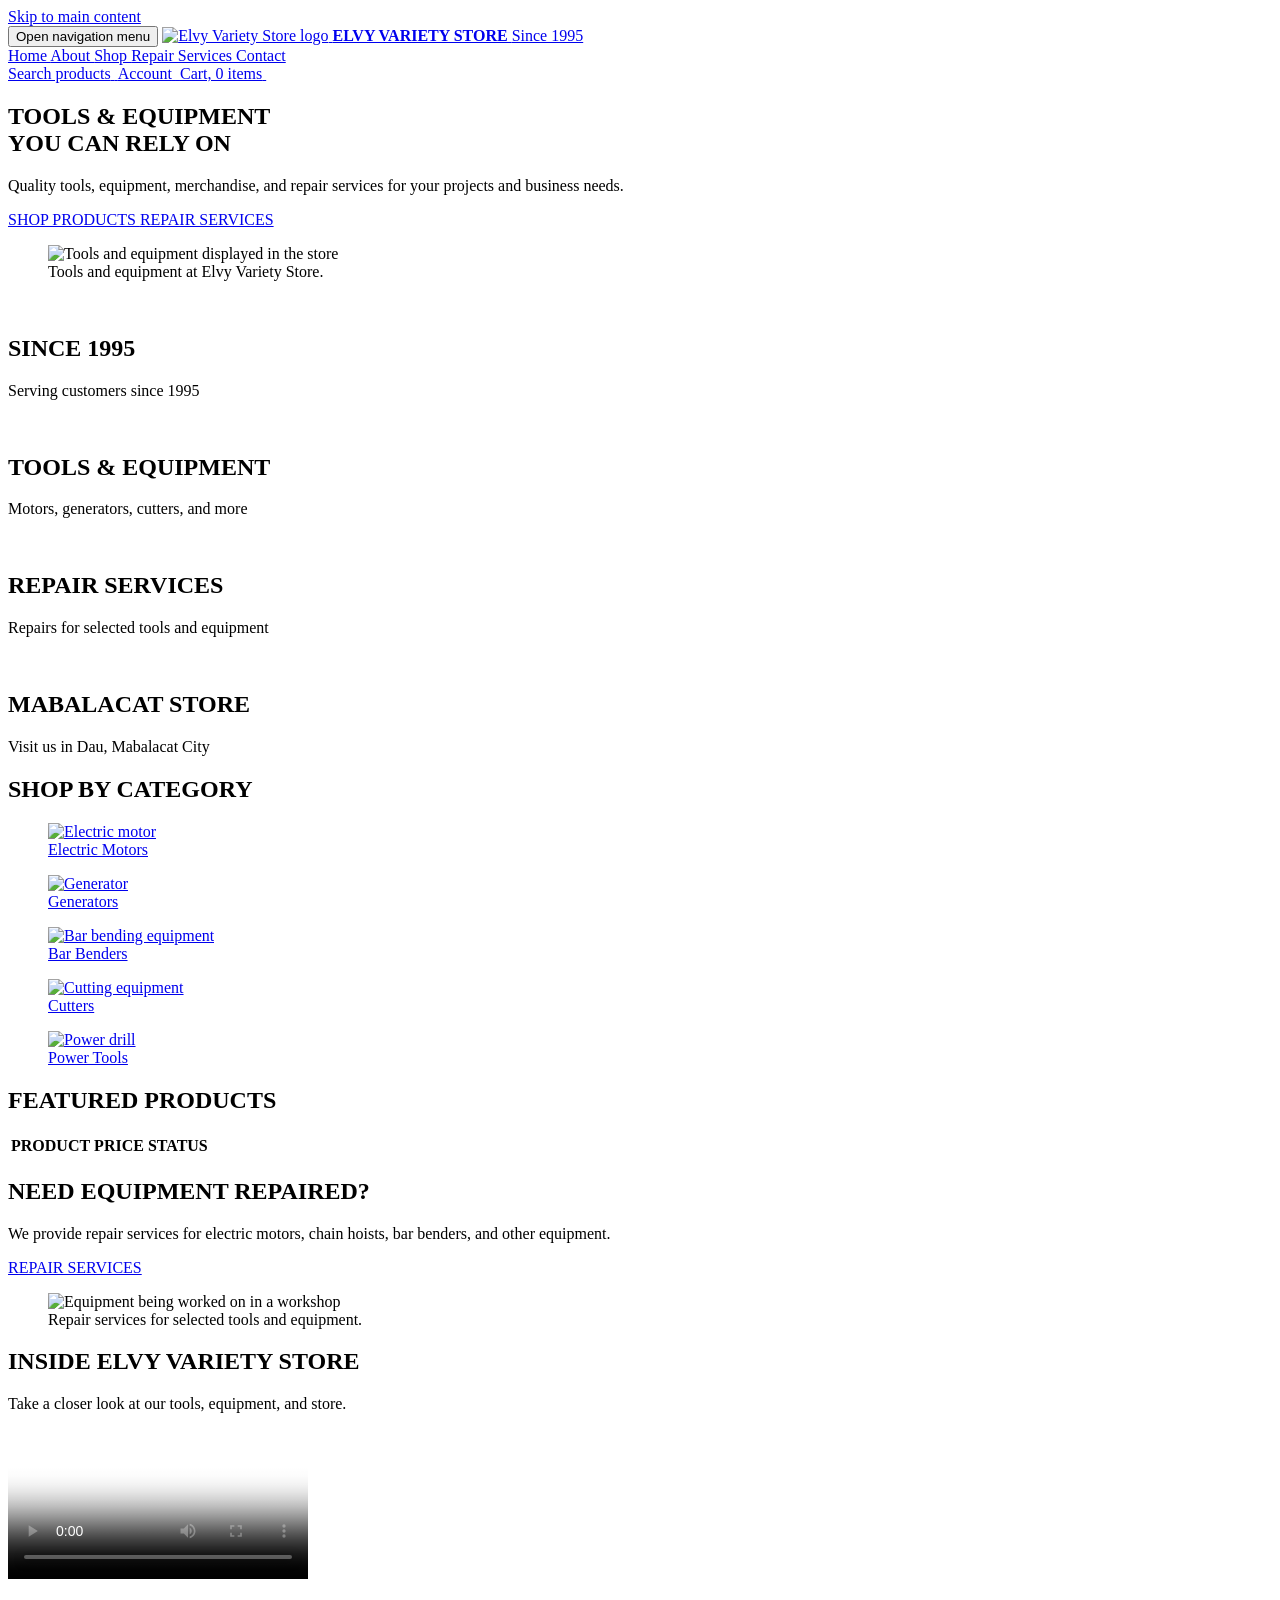
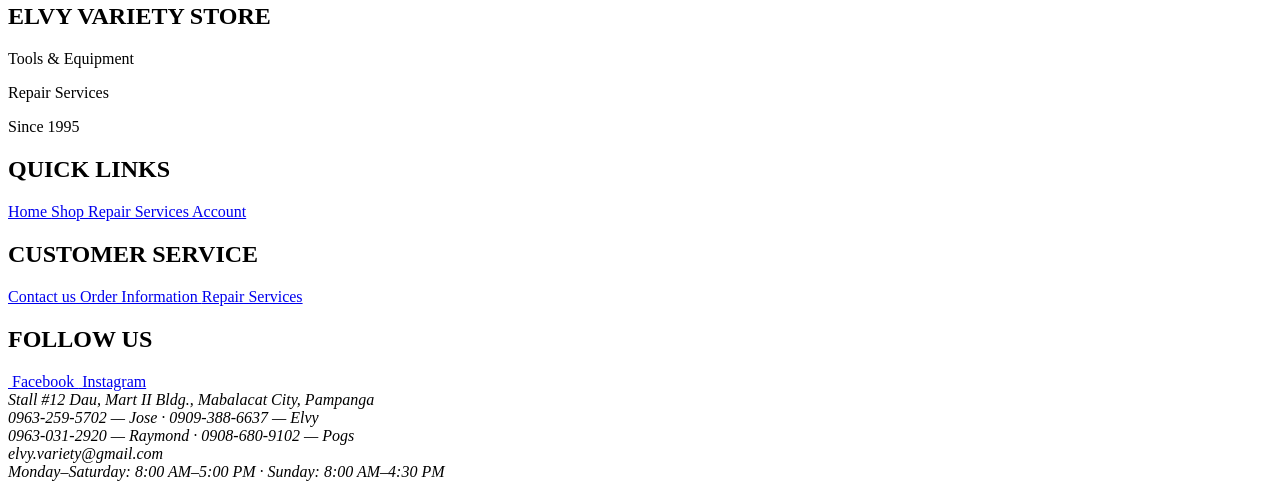
==== index.html @ a3130a74 "Add files via upload" ====
<!DOCTYPE html>
<html lang="en">
    <head>
        <meta charset="UTF-8">
        <meta name="viewport" content="width=device-width, initial-scale=1.0">
        <meta name="description" content="Elvy Variety Store — tools, equipment, merchandise, and selected repair services in Dau, Mabalacat City. Since 1995.">
        <title>
            Home | Elvy Variety Store
        </title>
        <link rel="preconnect" href="https://fonts.googleapis.com">
        <link rel="preconnect" href="https://fonts.gstatic.com" crossorigin>
        <link href="https://fonts.googleapis.com/css2?family=Oswald:wght@500;600&family=Poppins:wght@400;500;600;700&display=swap" rel="stylesheet">
        <link rel="stylesheet" href="css/styles.css">
        <script src="js/products.js" defer>
        </script>
        <script src="js/script.js" defer>
        </script>
        <script src="js/cart.js" defer>
        </script>
    </head>
    <body data-page="home" class="page-home">
        <!-- Header -->
        <a class="skip-link" href="#main-content">
            Skip to main content
        </a>
        <header class="site-header">
            <div class="container header-content">
                <!-- Mobile Menu Button -->
                <button class="menu-button" type="button" aria-controls="main-navigation" aria-expanded="false">
                    <span class="screen-reader-only control-label menu-label">Open navigation menu</span>
                    <span class="menu-line">
                    </span>
                    <span class="menu-line">
                    </span>
                    <span class="menu-line">
                    </span>
                </button>
                <!-- Logo and Brand -->
                <a class="brand" href="index.html">
                    <span class="brand-logo">
                        <img src="images/logo/logo.png" alt="Elvy Variety Store logo">
                    </span>
                    <span class="brand-text">
                        <strong>
                            ELVY VARIETY STORE
                        </strong>
                        <span>
                            Since 1995
                        </span>
                    </span>
                </a>
                <!-- Navigation -->
                <nav id="main-navigation" class="main-navigation">
                    <a href="index.html" data-page="home" class="nav-link">
                        Home
                    </a>
                    <a href="about.html" data-page="about" class="nav-link">
                        About
                    </a>
                    <a href="shop.html" data-page="shop" class="nav-link">
                        Shop
                    </a>
                    <a href="repair.html" data-page="repair" class="nav-link">
                        Repair Services
                    </a>
                    <a href="contact.html" data-page="contact" class="nav-link">
                        Contact
                    </a>
                </nav>
                <!-- Search, Account, and Cart -->
                <div class="header-actions">
                    <a class="icon-link" href="shop.html#product-search">
                        <span class="screen-reader-only control-label search-label">Search products</span>
                        <img src="images/logo/search.png" alt="">
                    </a>
                    <a class="icon-link account-link" href="signup.html">
                        <span class="screen-reader-only control-label account-label">Account</span>
                        <img src="images/logo/account.png" alt="">
                    </a>
                    <a class="icon-link cart-link" href="cart.html">
                        <span class="screen-reader-only control-label cart-label">Cart, 0 items</span>
                        <img src="images/logo/cart.png" alt="">
                        <span class="cart-count" aria-hidden="true" hidden>
                            0
                        </span>
                    </a>
                </div>
            </div>
        </header>
        <!-- Main Content -->
        <main id="main-content">
            <!-- Hero Section -->
            <section class="home-hero">
                <div class="container home-hero-content">
                    <div class="home-hero-copy">
                        <div class="red-line">
                        </div>
                        <h1>
                            TOOLS &amp; EQUIPMENT
                            <br>
                            YOU CAN RELY ON
                        </h1>
                        <p>
                            Quality tools, equipment, merchandise, and repair services for your projects and business needs.
                        </p>
                        <div class="hero-buttons">
                            <a class="button button-secondary" href="shop.html">
                                SHOP PRODUCTS
                            </a>
                            <a class="button button-secondary" href="repair.html">
                                REPAIR SERVICES
                            </a>
                        </div>
                    </div>
                    <figure class="hero-photo">
                        <img src="images/store/hero-tools.png" alt="Tools and equipment displayed in the store">
                        <figcaption class="screen-reader-only">
                            Tools and equipment at Elvy Variety Store.
                        </figcaption>
                    </figure>
                </div>
            </section>
            <!-- Store Information -->
            <section class="container store-highlights">
                <article class="store-highlight">
                    <img src="images/logo/calendar.png" alt="">
                    <div>
                        <h2>
                            SINCE 1995
                        </h2>
                        <p>
                            Serving customers since 1995
                        </p>
                    </div>
                </article>
                <article class="store-highlight">
                    <img src="images/logo/toolbox.png" alt="">
                    <div>
                        <h2>
                            TOOLS &amp; EQUIPMENT
                        </h2>
                        <p>
                            Motors, generators, cutters, and more
                        </p>
                    </div>
                </article>
                <article class="store-highlight">
                    <img src="images/logo/wrench.png" alt="">
                    <div>
                        <h2>
                            REPAIR SERVICES
                        </h2>
                        <p>
                            Repairs for selected tools and equipment
                        </p>
                    </div>
                </article>
                <article class="store-highlight">
                    <img src="images/logo/address.png" alt="">
                    <div>
                        <h2>
                            MABALACAT STORE
                        </h2>
                        <p>
                            Visit us in Dau, Mabalacat City
                        </p>
                    </div>
                </article>
            </section>
            <!-- Shop by Category -->
            <section class="categories-section">
                <div class="container">
                    <h2 class="section-title">
                        SHOP BY CATEGORY
                    </h2>
                    <div class="category-grid">
                        <a class="category-card category-divider" href="shop.html?category=Electric%20Motors">
                            <figure>
                                <img src="images/categories/electric-motors.png" alt="Electric motor">
                                <figcaption>
                                    Electric Motors
                                </figcaption>
                            </figure>
                        </a>
                        <a class="category-card category-divider" href="shop.html?category=Generators">
                            <figure>
                                <img src="images/categories/generators.png" alt="Generator">
                                <figcaption>
                                    Generators
                                </figcaption>
                            </figure>
                        </a>
                        <a class="category-card category-divider" href="shop.html?category=Bar%20Benders">
                            <figure>
                                <img src="images/categories/bar-benders.png" alt="Bar bending equipment">
                                <figcaption>
                                    Bar Benders
                                </figcaption>
                            </figure>
                        </a>
                        <a class="category-card category-divider" href="shop.html?category=Cutters">
                            <figure>
                                <img src="images/categories/cutters.png" alt="Cutting equipment">
                                <figcaption>
                                    Cutters
                                </figcaption>
                            </figure>
                        </a>
                        <a class="category-card" href="shop.html?category=Power%20Tools">
                            <figure>
                                <img src="images/categories/power-tools.png" alt="Power drill">
                                <figcaption>
                                    Power Tools
                                </figcaption>
                            </figure>
                        </a>
                    </div>
                </div>
            </section>
            <!-- Featured Products -->
            <section class="featured-section">
                <div class="container">
                    <h2 class="section-title">
                        FEATURED PRODUCTS
                    </h2>
                    <div id="featured-products" class="featured-products">
                    </div>
                    <noscript>
                        <p>
                            Enable JavaScript to view products, or contact the store for product information.
                        </p>
                    </noscript>
                    <!-- A compact product table is used for the print reference. -->
                    <table class="print-only print-product-table">
                        <thead>
                            <tr>
                                <th>
                                    PRODUCT
                                </th>
                                <th>
                                    PRICE
                                </th>
                                <th>
                                    STATUS
                                </th>
                            </tr>
                        </thead>
                        <tbody id="print-products">
                        </tbody>
                    </table>
                </div>
            </section>
            <!-- Repair Services Banner -->
            <section class="repair-banner-section">
                <div class="container repair-banner">
                    <div class="repair-banner-copy">
                        <div class="red-line">
                        </div>
                        <h2>
                            NEED EQUIPMENT REPAIRED?
                        </h2>
                        <p>
                            We provide repair services for electric motors, chain hoists, bar benders, and other equipment.
                        </p>
                        <a class="button button-secondary" href="repair.html">
                            REPAIR SERVICES
                        </a>
                    </div>
                    <figure class="repair-banner-photo">
                        <img src="images/services/welding.png" alt="Equipment being worked on in a workshop">
                        <figcaption class="screen-reader-only">
                            Repair services for selected tools and equipment.
                        </figcaption>
                    </figure>
                </div>
            </section>
            <!-- Store Video -->
            <section class="video-section">
                <div class="container">
                    <h2 class="section-title">
                        INSIDE ELVY VARIETY STORE
                    </h2>
                    <p>
                        Take a closer look at our tools, equipment, and store.
                    </p>
                    <video class="store-video" controls preload="metadata" playsinline poster="media/inside-elvy-poster.jpg" title="Inside Elvy Variety Store">
                        <source src="media/inside-elvy-variety-store-optimized.mp4" type="video/mp4">
                        <source src="media/inside-elvy-variety-store.webm" type="video/webm">
                        <!-- Captions are optional until the final narration matches these cues. -->
                        <track src="media/captions.vtt" kind="captions" srclang="en" label="English Captions">
                        <track src="media/descriptions.vtt" kind="descriptions" srclang="en" label="English Descriptions">
                        Your browser does not support HTML5 video. Please contact the store for more information.
                    </video>
                </div>
            </section>
        </main>
        <!-- Footer -->
        <footer class="site-footer">
            <div class="container footer-grid">
                <section class="footer-column">
                    <h2>
                        ELVY VARIETY STORE
                    </h2>
                    <p>
                        Tools &amp; Equipment
                    </p>
                    <p>
                        Repair Services
                    </p>
                    <p>
                        Since 1995
                    </p>
                </section>
                <nav class="footer-column">
                    <h2>
                        QUICK LINKS
                    </h2>
                    <a href="index.html">
                        Home
                    </a>
                    <a href="shop.html">
                        Shop
                    </a>
                    <a href="repair.html">
                        Repair Services
                    </a>
                    <a href="signup.html">
                        Account
                    </a>
                </nav>
                <nav class="footer-column">
                    <h2>
                        CUSTOMER SERVICE
                    </h2>
                    <a href="contact.html">
                        Contact us
                    </a>
                    <a href="orders.html">
                        Order Information
                    </a>
                    <a href="repair.html">
                        Repair Services
                    </a>
                </nav>
                <section class="footer-column">
                    <h2>
                        FOLLOW US
                    </h2>
                    <a href="https://www.facebook.com/elvy.variety/" target="_blank" rel="noopener noreferrer">
                        <span class="social-item">
                            <img src="images/logo/facebook.png" alt="">
                            Facebook
                        </span>
                    </a>
                    <a href="https://www.instagram.com/" target="_blank" rel="noopener noreferrer">
                        <span class="social-item">
                            <img src="images/logo/instagram.png" alt="">
                            Instagram
                        </span>
                    </a>
                </section>
            </div>
            <!-- Business Details for Printing -->
            <address class="container print-only print-contact">
                Stall #12 Dau, Mart II Bldg., Mabalacat City, Pampanga
                <br>
                0963-259-5702 — Jose · 0909-388-6637 — Elvy
                <br>
                0963-031-2920 — Raymond · 0908-680-9102 — Pogs
                <br>
                elvy.variety@gmail.com
                <br>
                Monday–Saturday: 8:00 AM–5:00 PM · Sunday: 8:00 AM–4:30 PM
            </address>
        </footer>
    </body>
</html>
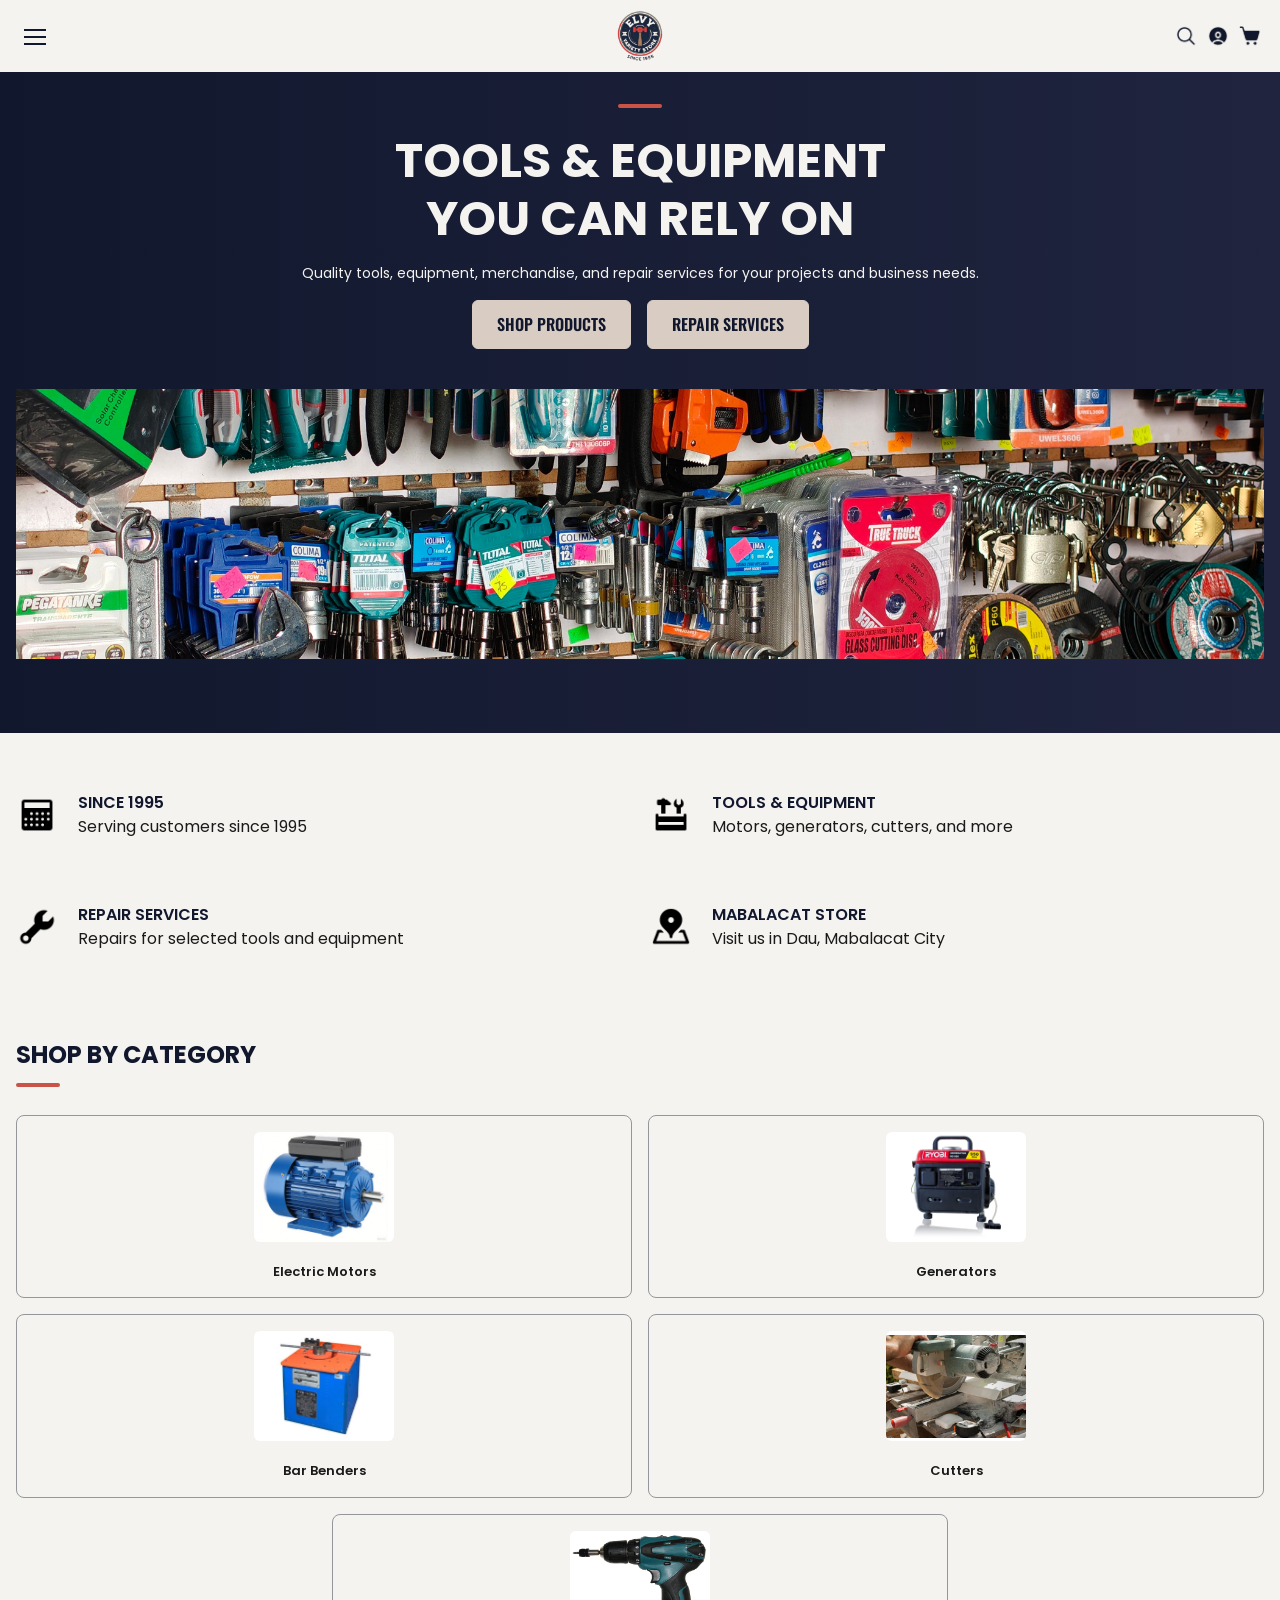
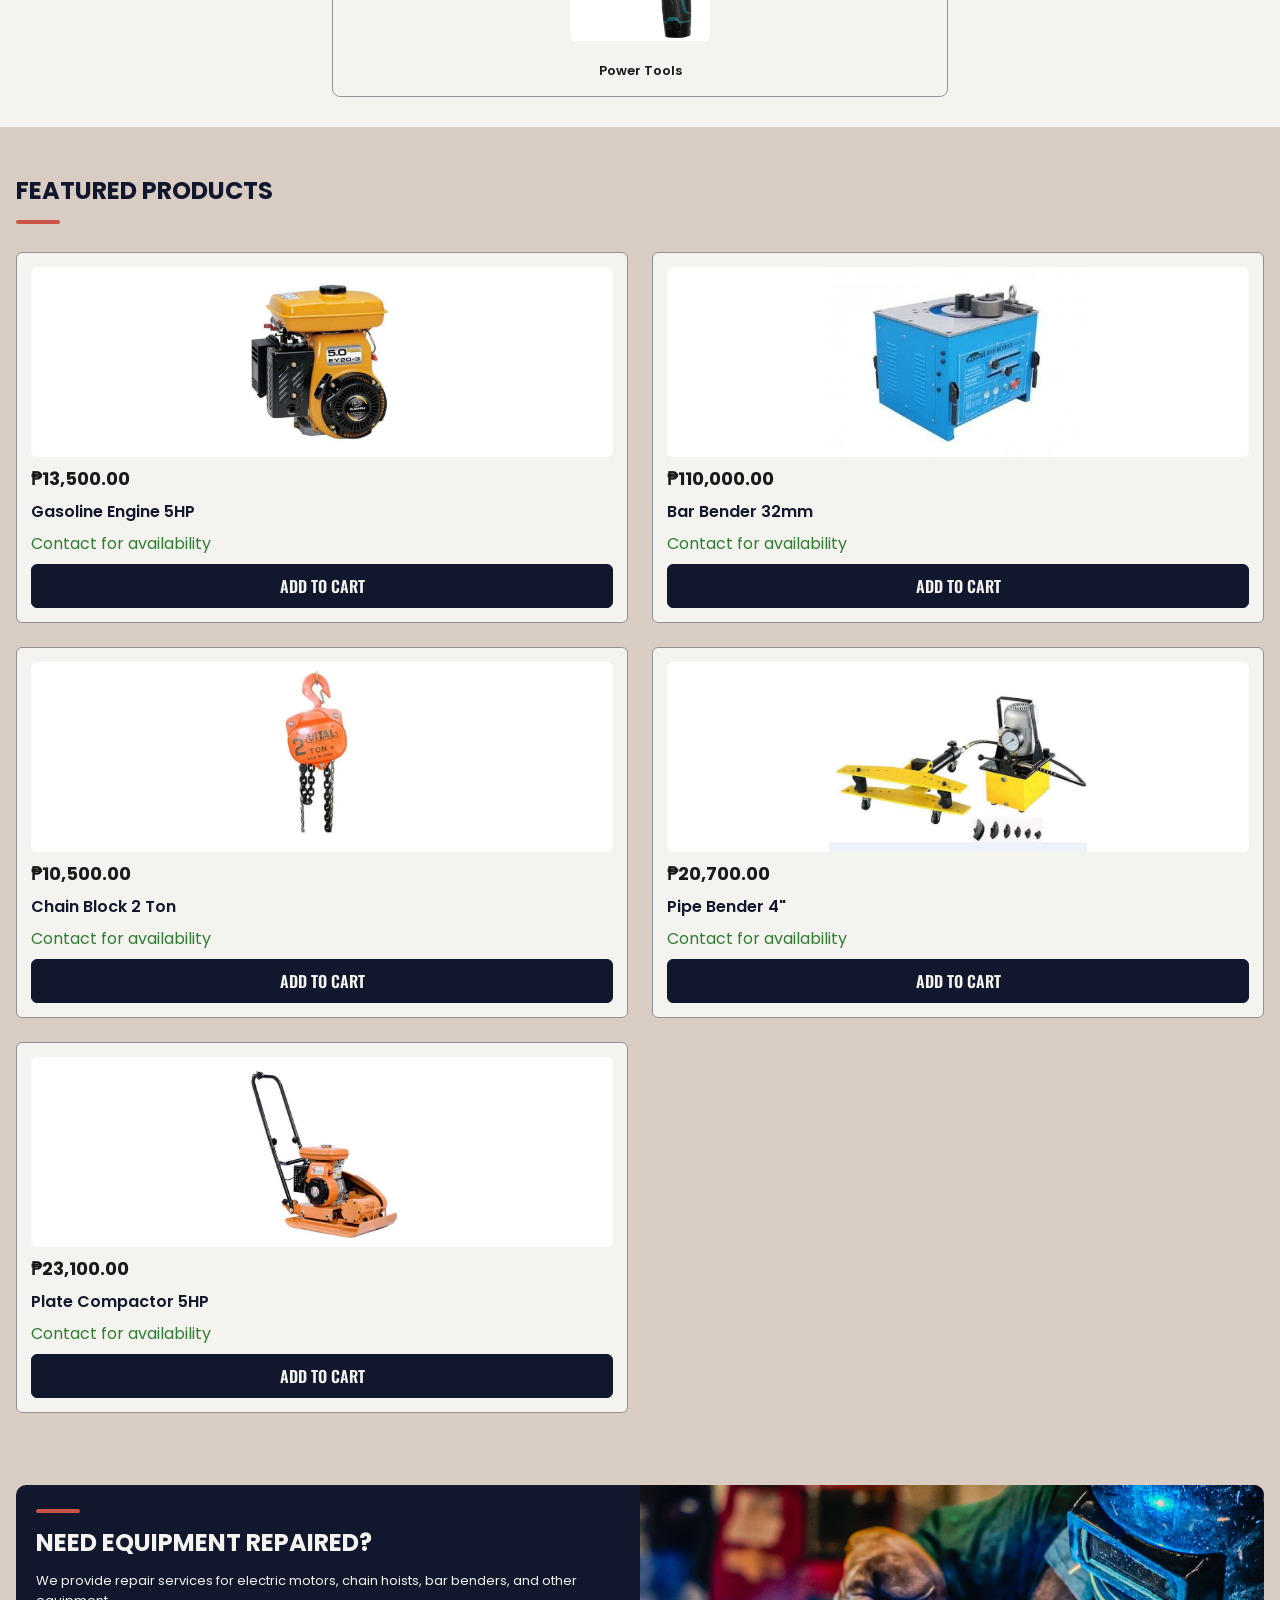
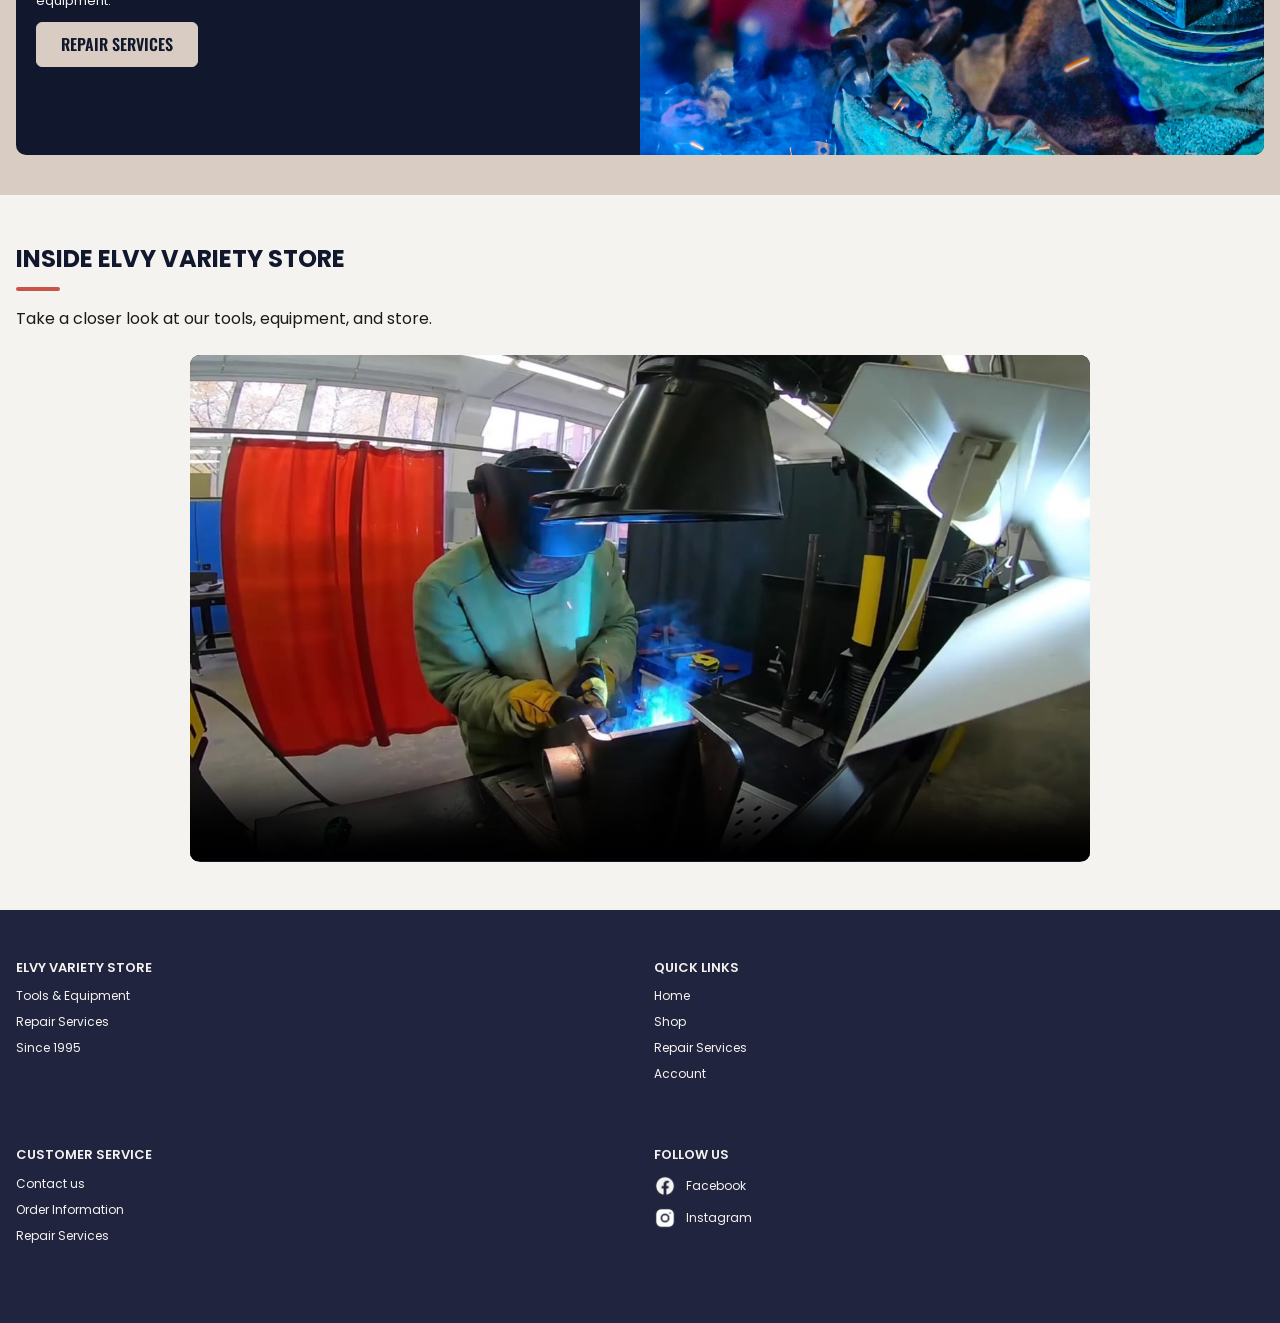
==== commit ab47d006: "Update HTML and add JavaScript" ====
--- a/index.html
+++ b/index.html
@@ -1,377 +1,258 @@
-<!DOCTYPE html>
-<html lang="en">
-    <head>
-        <meta charset="UTF-8">
-        <meta name="viewport" content="width=device-width, initial-scale=1.0">
-        <meta name="description" content="Elvy Variety Store — tools, equipment, merchandise, and selected repair services in Dau, Mabalacat City. Since 1995.">
-        <title>
-            Home | Elvy Variety Store
-        </title>
-        <link rel="preconnect" href="https://fonts.googleapis.com">
-        <link rel="preconnect" href="https://fonts.gstatic.com" crossorigin>
-        <link href="https://fonts.googleapis.com/css2?family=Oswald:wght@500;600&family=Poppins:wght@400;500;600;700&display=swap" rel="stylesheet">
-        <link rel="stylesheet" href="css/styles.css">
-        <script src="js/products.js" defer>
-        </script>
-        <script src="js/script.js" defer>
-        </script>
-        <script src="js/cart.js" defer>
-        </script>
-    </head>
-    <body data-page="home" class="page-home">
-        <!-- Header -->
-        <a class="skip-link" href="#main-content">
-            Skip to main content
-        </a>
-        <header class="site-header">
-            <div class="container header-content">
-                <!-- Mobile Menu Button -->
-                <button class="menu-button" type="button" aria-controls="main-navigation" aria-expanded="false">
-                    <span class="screen-reader-only control-label menu-label">Open navigation menu</span>
-                    <span class="menu-line">
-                    </span>
-                    <span class="menu-line">
-                    </span>
-                    <span class="menu-line">
-                    </span>
-                </button>
-                <!-- Logo and Brand -->
-                <a class="brand" href="index.html">
-                    <span class="brand-logo">
-                        <img src="images/logo/logo.png" alt="Elvy Variety Store logo">
-                    </span>
-                    <span class="brand-text">
-                        <strong>
-                            ELVY VARIETY STORE
-                        </strong>
-                        <span>
-                            Since 1995
-                        </span>
-                    </span>
-                </a>
-                <!-- Navigation -->
-                <nav id="main-navigation" class="main-navigation">
-                    <a href="index.html" data-page="home" class="nav-link">
-                        Home
-                    </a>
-                    <a href="about.html" data-page="about" class="nav-link">
-                        About
-                    </a>
-                    <a href="shop.html" data-page="shop" class="nav-link">
-                        Shop
-                    </a>
-                    <a href="repair.html" data-page="repair" class="nav-link">
-                        Repair Services
-                    </a>
-                    <a href="contact.html" data-page="contact" class="nav-link">
-                        Contact
-                    </a>
-                </nav>
-                <!-- Search, Account, and Cart -->
-                <div class="header-actions">
-                    <a class="icon-link" href="shop.html#product-search">
-                        <span class="screen-reader-only control-label search-label">Search products</span>
-                        <img src="images/logo/search.png" alt="">
-                    </a>
-                    <a class="icon-link account-link" href="signup.html">
-                        <span class="screen-reader-only control-label account-label">Account</span>
-                        <img src="images/logo/account.png" alt="">
-                    </a>
-                    <a class="icon-link cart-link" href="cart.html">
-                        <span class="screen-reader-only control-label cart-label">Cart, 0 items</span>
-                        <img src="images/logo/cart.png" alt="">
-                        <span class="cart-count" aria-hidden="true" hidden>
-                            0
-                        </span>
-                    </a>
-                </div>
-            </div>
-        </header>
-        <!-- Main Content -->
-        <main id="main-content">
-            <!-- Hero Section -->
-            <section class="home-hero">
-                <div class="container home-hero-content">
-                    <div class="home-hero-copy">
-                        <div class="red-line">
-                        </div>
-                        <h1>
-                            TOOLS &amp; EQUIPMENT
-                            <br>
-                            YOU CAN RELY ON
-                        </h1>
-                        <p>
-                            Quality tools, equipment, merchandise, and repair services for your projects and business needs.
-                        </p>
-                        <div class="hero-buttons">
-                            <a class="button button-secondary" href="shop.html">
-                                SHOP PRODUCTS
-                            </a>
-                            <a class="button button-secondary" href="repair.html">
-                                REPAIR SERVICES
-                            </a>
-                        </div>
-                    </div>
-                    <figure class="hero-photo">
-                        <img src="images/store/hero-tools.png" alt="Tools and equipment displayed in the store">
-                        <figcaption class="screen-reader-only">
-                            Tools and equipment at Elvy Variety Store.
-                        </figcaption>
-                    </figure>
-                </div>
-            </section>
-            <!-- Store Information -->
-            <section class="container store-highlights">
-                <article class="store-highlight">
-                    <img src="images/logo/calendar.png" alt="">
-                    <div>
-                        <h2>
-                            SINCE 1995
-                        </h2>
-                        <p>
-                            Serving customers since 1995
-                        </p>
-                    </div>
-                </article>
-                <article class="store-highlight">
-                    <img src="images/logo/toolbox.png" alt="">
-                    <div>
-                        <h2>
-                            TOOLS &amp; EQUIPMENT
-                        </h2>
-                        <p>
-                            Motors, generators, cutters, and more
-                        </p>
-                    </div>
-                </article>
-                <article class="store-highlight">
-                    <img src="images/logo/wrench.png" alt="">
-                    <div>
-                        <h2>
-                            REPAIR SERVICES
-                        </h2>
-                        <p>
-                            Repairs for selected tools and equipment
-                        </p>
-                    </div>
-                </article>
-                <article class="store-highlight">
-                    <img src="images/logo/address.png" alt="">
-                    <div>
-                        <h2>
-                            MABALACAT STORE
-                        </h2>
-                        <p>
-                            Visit us in Dau, Mabalacat City
-                        </p>
-                    </div>
-                </article>
-            </section>
-            <!-- Shop by Category -->
-            <section class="categories-section">
-                <div class="container">
-                    <h2 class="section-title">
-                        SHOP BY CATEGORY
-                    </h2>
-                    <div class="category-grid">
-                        <a class="category-card category-divider" href="shop.html?category=Electric%20Motors">
-                            <figure>
-                                <img src="images/categories/electric-motors.png" alt="Electric motor">
-                                <figcaption>
-                                    Electric Motors
-                                </figcaption>
-                            </figure>
-                        </a>
-                        <a class="category-card category-divider" href="shop.html?category=Generators">
-                            <figure>
-                                <img src="images/categories/generators.png" alt="Generator">
-                                <figcaption>
-                                    Generators
-                                </figcaption>
-                            </figure>
-                        </a>
-                        <a class="category-card category-divider" href="shop.html?category=Bar%20Benders">
-                            <figure>
-                                <img src="images/categories/bar-benders.png" alt="Bar bending equipment">
-                                <figcaption>
-                                    Bar Benders
-                                </figcaption>
-                            </figure>
-                        </a>
-                        <a class="category-card category-divider" href="shop.html?category=Cutters">
-                            <figure>
-                                <img src="images/categories/cutters.png" alt="Cutting equipment">
-                                <figcaption>
-                                    Cutters
-                                </figcaption>
-                            </figure>
-                        </a>
-                        <a class="category-card" href="shop.html?category=Power%20Tools">
-                            <figure>
-                                <img src="images/categories/power-tools.png" alt="Power drill">
-                                <figcaption>
-                                    Power Tools
-                                </figcaption>
-                            </figure>
-                        </a>
-                    </div>
-                </div>
-            </section>
-            <!-- Featured Products -->
-            <section class="featured-section">
-                <div class="container">
-                    <h2 class="section-title">
-                        FEATURED PRODUCTS
-                    </h2>
-                    <div id="featured-products" class="featured-products">
-                    </div>
-                    <noscript>
-                        <p>
-                            Enable JavaScript to view products, or contact the store for product information.
-                        </p>
-                    </noscript>
-                    <!-- A compact product table is used for the print reference. -->
-                    <table class="print-only print-product-table">
-                        <thead>
-                            <tr>
-                                <th>
-                                    PRODUCT
-                                </th>
-                                <th>
-                                    PRICE
-                                </th>
-                                <th>
-                                    STATUS
-                                </th>
-                            </tr>
-                        </thead>
-                        <tbody id="print-products">
-                        </tbody>
-                    </table>
-                </div>
-            </section>
-            <!-- Repair Services Banner -->
-            <section class="repair-banner-section">
-                <div class="container repair-banner">
-                    <div class="repair-banner-copy">
-                        <div class="red-line">
-                        </div>
-                        <h2>
-                            NEED EQUIPMENT REPAIRED?
-                        </h2>
-                        <p>
-                            We provide repair services for electric motors, chain hoists, bar benders, and other equipment.
-                        </p>
-                        <a class="button button-secondary" href="repair.html">
-                            REPAIR SERVICES
-                        </a>
-                    </div>
-                    <figure class="repair-banner-photo">
-                        <img src="images/services/welding.png" alt="Equipment being worked on in a workshop">
-                        <figcaption class="screen-reader-only">
-                            Repair services for selected tools and equipment.
-                        </figcaption>
-                    </figure>
-                </div>
-            </section>
-            <!-- Store Video -->
-            <section class="video-section">
-                <div class="container">
-                    <h2 class="section-title">
-                        INSIDE ELVY VARIETY STORE
-                    </h2>
-                    <p>
-                        Take a closer look at our tools, equipment, and store.
-                    </p>
-                    <video class="store-video" controls preload="metadata" playsinline poster="media/inside-elvy-poster.jpg" title="Inside Elvy Variety Store">
-                        <source src="media/inside-elvy-variety-store-optimized.mp4" type="video/mp4">
-                        <source src="media/inside-elvy-variety-store.webm" type="video/webm">
-                        <!-- Captions are optional until the final narration matches these cues. -->
-                        <track src="media/captions.vtt" kind="captions" srclang="en" label="English Captions">
-                        <track src="media/descriptions.vtt" kind="descriptions" srclang="en" label="English Descriptions">
-                        Your browser does not support HTML5 video. Please contact the store for more information.
-                    </video>
-                </div>
-            </section>
-        </main>
-        <!-- Footer -->
-        <footer class="site-footer">
-            <div class="container footer-grid">
-                <section class="footer-column">
-                    <h2>
-                        ELVY VARIETY STORE
-                    </h2>
-                    <p>
-                        Tools &amp; Equipment
-                    </p>
-                    <p>
-                        Repair Services
-                    </p>
-                    <p>
-                        Since 1995
-                    </p>
-                </section>
-                <nav class="footer-column">
-                    <h2>
-                        QUICK LINKS
-                    </h2>
-                    <a href="index.html">
-                        Home
-                    </a>
-                    <a href="shop.html">
-                        Shop
-                    </a>
-                    <a href="repair.html">
-                        Repair Services
-                    </a>
-                    <a href="signup.html">
-                        Account
-                    </a>
-                </nav>
-                <nav class="footer-column">
-                    <h2>
-                        CUSTOMER SERVICE
-                    </h2>
-                    <a href="contact.html">
-                        Contact us
-                    </a>
-                    <a href="orders.html">
-                        Order Information
-                    </a>
-                    <a href="repair.html">
-                        Repair Services
-                    </a>
-                </nav>
-                <section class="footer-column">
-                    <h2>
-                        FOLLOW US
-                    </h2>
-                    <a href="https://www.facebook.com/elvy.variety/" target="_blank" rel="noopener noreferrer">
-                        <span class="social-item">
-                            <img src="images/logo/facebook.png" alt="">
-                            Facebook
-                        </span>
-                    </a>
-                    <a href="https://www.instagram.com/" target="_blank" rel="noopener noreferrer">
-                        <span class="social-item">
-                            <img src="images/logo/instagram.png" alt="">
-                            Instagram
-                        </span>
-                    </a>
-                </section>
-            </div>
-            <!-- Business Details for Printing -->
-            <address class="container print-only print-contact">
-                Stall #12 Dau, Mart II Bldg., Mabalacat City, Pampanga
-                <br>
-                0963-259-5702 — Jose · 0909-388-6637 — Elvy
-                <br>
-                0963-031-2920 — Raymond · 0908-680-9102 — Pogs
-                <br>
-                elvy.variety@gmail.com
-                <br>
-                Monday–Saturday: 8:00 AM–5:00 PM · Sunday: 8:00 AM–4:30 PM
-            </address>
-        </footer>
-    </body>
-</html>
+<!DOCTYPE html>
+<html lang="en">
+    <head>
+        <meta charset="UTF-8">
+        <meta name="viewport" content="width=device-width, initial-scale=1.0">
+        <meta name="description" content="Elvy Variety Store — tools, equipment, merchandise, and selected repair services in Dau, Mabalacat City. Since 1995.">
+        <title>Home | Elvy Variety Store</title>
+        <link rel="icon" href="favicon.ico">
+        <link rel="preconnect" href="https://fonts.googleapis.com">
+        <link rel="preconnect" href="https://fonts.gstatic.com" crossorigin>
+        <link href="https://fonts.googleapis.com/css2?family=Oswald:wght@500;600&family=Poppins:wght@400;500;600;700&display=swap" rel="stylesheet">
+        <link rel="stylesheet" href="css/styles.css">
+        <script src="js/products.js" defer></script>
+        <script src="js/script.js" defer></script>
+        <script src="js/cart.js" defer></script>
+    </head>
+    <body class="page-home">
+        <!-- Header -->
+        <a class="skip-link" href="#main-content">Skip to main content</a>
+        <header class="site-header">
+            <div class="container header-content">
+                <button class="menu-button" type="button">
+                    <span class="screen-reader-only control-label menu-label">Open navigation menu</span>
+                    <span class="menu-line"></span>
+                    <span class="menu-line"></span>
+                    <span class="menu-line"></span>
+                </button>
+                <a class="brand" href="index.html">
+                    <span class="brand-logo">
+                        <img src="images/logo/logo.png" alt="Elvy Variety Store logo">
+                    </span>
+                    <span class="brand-text">
+                        <strong>ELVY VARIETY STORE</strong>
+                        <span>Since 1995</span>
+                    </span>
+                </a>
+                <nav id="main-navigation" class="main-navigation">
+                    <a href="index.html" class="nav-link">Home</a>
+                    <a href="about.html" class="nav-link">About</a>
+                    <a href="shop.html" class="nav-link">Shop</a>
+                    <a href="repair.html" class="nav-link">Repair Services</a>
+                    <a href="contact.html" class="nav-link">Contact</a>
+                </nav>
+                <div class="header-actions">
+                    <a class="icon-link" href="shop.html#product-search">
+                        <span class="screen-reader-only control-label search-label">Search products</span>
+                        <img src="images/logo/search.png" alt="">
+                    </a>
+                    <a class="icon-link account-link" href="signup.html">
+                        <span class="screen-reader-only control-label account-label">Account</span>
+                        <img src="images/logo/account.png" alt="">
+                    </a>
+                    <a class="icon-link cart-link" href="cart.html">
+                        <span class="screen-reader-only control-label cart-label">Cart, 0 items</span>
+                        <img src="images/logo/cart.png" alt="">
+                        <span class="cart-count" hidden>0</span>
+                    </a>
+                </div>
+            </div>
+        </header>
+        <!-- Main Content -->
+        <main id="main-content">
+            <!-- Hero Section -->
+            <section class="home-hero">
+                <div class="container home-hero-content">
+                    <div class="home-hero-copy">
+                        <div class="red-line"></div>
+                        <h1>
+                            TOOLS &amp; EQUIPMENT
+                            <br>
+                            YOU CAN RELY ON
+                        </h1>
+                        <p>Quality tools, equipment, merchandise, and repair services for your projects and business needs.</p>
+                        <div class="hero-buttons">
+                            <a class="button button-secondary" href="shop.html">SHOP PRODUCTS</a>
+                            <a class="button button-secondary" href="repair.html">REPAIR SERVICES</a>
+                        </div>
+                    </div>
+                    <figure class="hero-photo">
+                        <img src="images/store/hero-tools.png" alt="Tools and equipment displayed in the store">
+                        <figcaption class="screen-reader-only">Tools and equipment at Elvy Variety Store.</figcaption>
+                    </figure>
+                </div>
+            </section>
+            <!-- Store Information -->
+            <section class="container store-highlights">
+                <article class="store-highlight">
+                    <img src="images/logo/calendar.png" alt="">
+                    <div>
+                        <h2>SINCE 1995</h2>
+                        <p>Serving customers since 1995</p>
+                    </div>
+                </article>
+                <article class="store-highlight">
+                    <img src="images/logo/toolbox.png" alt="">
+                    <div>
+                        <h2>TOOLS &amp; EQUIPMENT</h2>
+                        <p>Motors, generators, cutters, and more</p>
+                    </div>
+                </article>
+                <article class="store-highlight">
+                    <img src="images/logo/wrench.png" alt="">
+                    <div>
+                        <h2>REPAIR SERVICES</h2>
+                        <p>Repairs for selected tools and equipment</p>
+                    </div>
+                </article>
+                <article class="store-highlight">
+                    <img src="images/logo/address.png" alt="">
+                    <div>
+                        <h2>MABALACAT STORE</h2>
+                        <p>Visit us in Dau, Mabalacat City</p>
+                    </div>
+                </article>
+            </section>
+            <!-- Shop by Category -->
+            <section class="categories-section">
+                <div class="container">
+                    <h2 class="section-title">SHOP BY CATEGORY</h2>
+                    <div class="category-grid">
+                        <a class="category-card category-divider" href="shop.html?category=Electric%20Motors">
+                            <figure>
+                                <img src="images/categories/electric-motors.png" alt="Electric motor">
+                                <figcaption>Electric Motors</figcaption>
+                            </figure>
+                        </a>
+                        <a class="category-card category-divider" href="shop.html?category=Generators">
+                            <figure>
+                                <img src="images/categories/generators.png" alt="Generator">
+                                <figcaption>Generators</figcaption>
+                            </figure>
+                        </a>
+                        <a class="category-card category-divider" href="shop.html?category=Bar%20Benders">
+                            <figure>
+                                <img src="images/categories/bar-benders.png" alt="Bar bending equipment">
+                                <figcaption>Bar Benders</figcaption>
+                            </figure>
+                        </a>
+                        <a class="category-card category-divider" href="shop.html?category=Cutters">
+                            <figure>
+                                <img src="images/categories/cutters.png" alt="Cutting equipment">
+                                <figcaption>Cutters</figcaption>
+                            </figure>
+                        </a>
+                        <a class="category-card" href="shop.html?category=Power%20Tools">
+                            <figure>
+                                <img src="images/categories/power-tools.png" alt="Power drill">
+                                <figcaption>Power Tools</figcaption>
+                            </figure>
+                        </a>
+                    </div>
+                </div>
+            </section>
+            <!-- Featured Products -->
+            <section class="featured-section">
+                <div class="container">
+                    <h2 class="section-title">FEATURED PRODUCTS</h2>
+                    <div id="featured-products" class="featured-products"></div>
+                    <noscript>
+                        <p>Enable JavaScript to view products, or contact the store for product information.</p>
+                    </noscript>
+                    <!-- A compact product table is used for the print reference. -->
+                    <table class="print-only print-product-table">
+                        <thead>
+                            <tr>
+                                <th>PRODUCT</th>
+                                <th>PRICE</th>
+                                <th>STATUS</th>
+                            </tr>
+                        </thead>
+                        <tbody id="print-products"></tbody>
+                    </table>
+                </div>
+            </section>
+            <!-- Repair Services Banner -->
+            <section class="repair-banner-section">
+                <div class="container repair-banner">
+                    <div class="repair-banner-copy">
+                        <div class="red-line"></div>
+                        <h2>NEED EQUIPMENT REPAIRED?</h2>
+                        <p>We provide repair services for electric motors, chain hoists, bar benders, and other equipment.</p>
+                        <a class="button button-secondary" href="repair.html">REPAIR SERVICES</a>
+                    </div>
+                    <figure class="repair-banner-photo">
+                        <img src="images/services/welding.png" alt="Equipment being worked on in a workshop">
+                        <figcaption class="screen-reader-only">Repair services for selected tools and equipment.</figcaption>
+                    </figure>
+                </div>
+            </section>
+            <!-- Store Video -->
+            <section class="video-section">
+                <div class="container">
+                    <h2 class="section-title">INSIDE ELVY VARIETY STORE</h2>
+                    <p>Take a closer look at our tools, equipment, and store.</p>
+                    <video class="store-video" controls preload="metadata" playsinline poster="media/inside-elvy-poster.jpg" title="Inside Elvy Variety Store">
+                        <source src="media/inside-elvy-variety-store-optimized.mp4" type="video/mp4">
+                        <source src="media/inside-elvy-variety-store.webm" type="video/webm">
+                        <!-- Captions are optional until the final narration matches these cues. -->
+                        <track src="media/captions.vtt" kind="captions" srclang="en" label="English Captions">
+                        <track src="media/descriptions.vtt" kind="descriptions" srclang="en" label="English Descriptions">
+                        Your browser does not support HTML5 video. Please contact the store for more information.
+                    </video>
+                </div>
+            </section>
+        </main>
+        <!-- Footer -->
+        <footer class="site-footer">
+            <div class="container footer-grid">
+                <section class="footer-column">
+                    <h2>ELVY VARIETY STORE</h2>
+                    <p>Tools &amp; Equipment</p>
+                    <p>Repair Services</p>
+                    <p>Since 1995</p>
+                </section>
+                <nav class="footer-column">
+                    <h2>QUICK LINKS</h2>
+                    <a href="index.html">Home</a>
+                    <a href="shop.html">Shop</a>
+                    <a href="repair.html">Repair Services</a>
+                    <a href="signup.html">Account</a>
+                </nav>
+                <nav class="footer-column">
+                    <h2>CUSTOMER SERVICE</h2>
+                    <a href="contact.html">Contact us</a>
+                    <a href="orders.html">Order Information</a>
+                    <a href="repair.html">Repair Services</a>
+                </nav>
+                <section class="footer-column">
+                    <h2>FOLLOW US</h2>
+                    <a href="https://www.facebook.com/elvy.variety/" target="_blank" rel="noopener noreferrer">
+                        <span class="social-item">
+                            <img src="images/logo/facebook.png" alt="">
+                            Facebook
+                        </span>
+                    </a>
+                    <a href="https://www.instagram.com/" target="_blank" rel="noopener noreferrer">
+                        <span class="social-item">
+                            <img src="images/logo/instagram.png" alt="">
+                            Instagram
+                        </span>
+                    </a>
+                </section>
+            </div>
+            <!-- Business Details for Printing -->
+            <address class="container print-only print-contact">
+                Stall #12 Dau, Mart II Bldg., Mabalacat City, Pampanga
+                <br>
+                0963-259-5702 — Jose · 0909-388-6637 — Elvy
+                <br>
+                0963-031-2920 — Raymond · 0908-680-9102 — Pogs
+                <br>
+                elvy.variety@gmail.com
+                <br>
+                Monday–Saturday: 8:00 AM–5:00 PM · Sunday: 8:00 AM–4:30 PM
+            </address>
+        </footer>
+    </body>
+</html>
--- a/css/styles.css
+++ b/css/styles.css
@@ -0,0 +1,835 @@
+/* General Styles */
+:root {
+    --navy: #20243F; --deep-navy: #11182D; --beige: #D9CDC3; --off-white: #F5F3EF; --red: #CA5348; --black-gray: #1A1A1A; --gray: #6B6F76;
+    --green: #2E7D32; --orange: #D99A2B;
+}
+* { box-sizing: border-box; }
+body {
+    margin: 0; background: var(--off-white); color: var(--black-gray); font-family: "Poppins", Arial, sans-serif; font-size: 14px;
+    line-height: 1.5;
+}
+h1, h2, h3, p, figure { margin: 0; }
+h1, h2, h3 { color: var(--deep-navy); }
+a { color: inherit; text-decoration: none; }
+a:hover { text-decoration: underline; }
+button { font: inherit; cursor: pointer; }
+select { cursor: pointer; }
+button:disabled { cursor: default; opacity: .55; }
+img { max-width: 100%; display: block; }
+button, a, input, textarea, select { -webkit-tap-highlight-color: transparent; }
+:focus-visible { outline: 3px solid var(--red); outline-offset: 4px; }
+.container { width: calc(100% - 32px); max-width: 1248px; margin: 0 auto; }
+.button,
+.account-primary-button,
+.commerce-button {
+    display: inline-flex; align-items: center; justify-content: center; min-height: 44px; padding: 10px 24px;
+    border: 1px solid var(--deep-navy); border-radius: 6px; background: var(--deep-navy); color: var(--off-white);
+    font-family: "Oswald", "Arial Narrow", sans-serif; font-weight: 600; font-size: 16px; line-height: 1.4; text-align: center;
+    text-decoration: none; cursor: pointer;
+}
+.button:focus-visible,
+.account-primary-button:focus-visible,
+.commerce-button:focus-visible,
+.button:hover,
+.account-primary-button:hover,
+.commerce-button:hover {
+    background: var(--navy); text-decoration: none;
+}
+.button-secondary { color: var(--deep-navy); background: var(--beige); border-color: var(--beige); }
+.button-secondary:hover, .button-secondary:focus-visible { background: #cbbcaf; }
+.section-title { margin-bottom: 28px; font-size: 24px; line-height: 1.35; font-weight: 700; }
+.section-title::after {
+    content: ""; display: block; width: 44px; height: 4px; background: var(--red); border-radius: 2px; margin-top: 12px;
+}
+section.page-heading {
+    background: linear-gradient(90deg, var(--deep-navy), var(--navy)); color: var(--off-white); padding: 64px 0; text-align: center;
+}
+.page-heading h1 { color: inherit; font-size: 30px; line-height: 1.25; margin-bottom: 16px; }
+.page-heading p { max-width: 820px; margin: auto; }
+.image-placeholder {
+    display: flex; flex-direction: column; align-items: center; justify-content: center; min-height: 120px; padding: 16px;
+    background: #e5e2dd; color: var(--gray); border: 1px dashed #8e9197; text-align: center; border-radius: 6px;
+}
+.form-message {
+    margin-top: 14px; color: var(--deep-navy); padding: 12px; background: #e9e5df; border-left: 3px solid var(--red); font-size: 13px;
+}
+.form-message:empty { display: none; }
+
+/* Add to Cart Confirmation */
+.cart-notification {
+    position: fixed; right: 16px; bottom: 16px; z-index: 100; width: max-content; max-width: calc(100% - 32px); padding: 12px 16px;
+    border-left: 4px solid var(--red); border-radius: 6px; background: var(--deep-navy); color: var(--off-white); font-size: 14px;
+    line-height: 1.5; overflow-wrap: break-word; display: none; pointer-events: none;
+}
+.cart-notification.is-visible { display: block; }
+fieldset { border: 0; margin: 0; padding: 0; min-width: 0; }
+legend { padding: 0; }
+label { display: block; margin-bottom: 8px; }
+.form-input {
+    display: block; width: 100%; min-width: 0; min-height: 48px; padding: 12px 14px; border: 1px solid rgba(17, 24, 45, 0.4);
+    border-radius: 6px; background: var(--off-white); color: var(--deep-navy); font-family: inherit; font-size: 16px; font-weight: 400;
+    line-height: 1.5; text-align: left;
+}
+
+/* Shared Form Focus and Placeholder Styles */
+input::placeholder, textarea::placeholder { color: var(--gray); opacity: 1; }
+.form-input:focus { border-color: var(--red); box-shadow: 0 0 0 2px rgba(202, 83, 72, 0.15); }
+textarea.form-input { min-height: 100px; vertical-align: top; resize: vertical; }
+.form-choice { accent-color: var(--deep-navy); width: 18px; height: 18px; }
+.skip-link { position: absolute; z-index: 10; left: 16px; top: -100px; background: white; padding: 8px 16px; }
+.skip-link:focus { top: 8px; }
+.screen-reader-only {
+    position: absolute; width: 1px; height: 1px; padding: 0; margin: -1px; overflow: hidden; clip-path: inset(50%); white-space: nowrap;
+    border: 0;
+}
+.print-only { display: none; }
+
+/* Header and Navigation */
+.site-header { background: var(--off-white); position: relative; z-index: 5; }
+.header-content { height: 72px; display: grid; grid-template-columns: 1fr auto 1fr; align-items: center; }
+.menu-button { width: 40px; height: 40px; border: 0; background: transparent; padding: 8px; color: var(--deep-navy); }
+.menu-line { display: block; height: 2px; width: 22px; margin: 5px 0; background: currentColor; }
+.brand, .brand:hover, .brand:active, .brand:focus-visible { display: flex; align-items: center; gap: 16px; text-decoration: none; }
+.brand-logo { width: 48px; height: 52px; overflow: hidden; position: relative; }
+.brand-logo img { position: absolute; left: -21.5%; top: -17.8%; width: 142%; height: auto; max-width: none; }
+.brand-text { display: none; }
+.header-actions { justify-self: end; display: flex; align-items: center; gap: 4px; }
+.icon-link {
+    display: flex; align-items: center; justify-content: center; width: 28px; height: 36px; position: relative; border-radius: 4px;
+}
+.icon-link img { width: 22px; height: 22px; object-fit: contain; }
+.main-navigation {
+    display: none; position: absolute; left: 0; right: 0; top: 72px; background: var(--off-white); padding: 12px 16px 20px;
+    box-shadow: 0 8px 10px #11182d20;
+}
+.main-navigation.is-open { display: flex; flex-direction: column; gap: 8px; }
+.main-navigation a { padding: 10px; color: var(--deep-navy); font-weight: 600; }
+.main-navigation a.active::after {
+    content: ""; display: block; width: 30px; height: 3px; background: var(--red); margin-top: 6px; border-radius: 2px;
+}
+
+/* Home Page - Hero */
+.home-hero { background: linear-gradient(90deg, var(--deep-navy), var(--navy)); color: var(--off-white); }
+.home-hero-content { padding-top: 32px; padding-bottom: 74px; }
+.home-hero-copy { text-align: center; }
+.red-line { width: 44px; height: 4px; margin: 0 auto 24px; background: var(--red); border-radius: 2px; }
+.home-hero h1 { color: inherit; font-size: 38px; line-height: 1.2; margin-bottom: 16px; }
+.home-hero-copy p { font-size: 14px; margin-bottom: 16px; }
+.hero-buttons { display: flex; justify-content: center; gap: 16px; }
+.hero-buttons .button { flex: 1; padding-left: 12px; padding-right: 12px; }
+.hero-photo { margin-top: 40px; }
+.hero-photo img { width: 100%; height: 270px; object-fit: cover; }
+
+/* Home Page - Store Information */
+.store-highlights { display: grid; grid-template-columns: repeat(2, minmax(0, 1fr)); gap: 64px 20px; padding: 58px 0; }
+.store-highlight { display: flex; align-items: center; gap: 8px; font-size: 12px; }
+.store-highlight img { width: 28px; height: 28px; object-fit: contain; flex-shrink: 0; }
+.store-highlight h2 { font-size: 12px; font-weight: 600; }
+
+/* Home Page - Shop Categories */
+.categories-section { padding: 30px 0; }
+.category-grid { display: flex; flex-wrap: wrap; gap: 16px; justify-content: center; }
+.category-card { border: 1px solid #94969b; border-radius: 8px; padding: 16px; width: calc(50% - 8px); text-align: center; }
+.category-card img {
+    width: 140px; height: 110px; object-fit: contain; border-radius: 6px; margin: 0 auto 20px; object-position: center; background: #fff;
+}
+.category-card figcaption { font-weight: 600; font-size: 13px; }
+
+/* Product Cards */
+.featured-section, .shop-list-section { background: var(--beige); padding: 36px 0; }
+.product-grid { display: grid; grid-template-columns: repeat(2, minmax(0, 1fr)); gap: 16px; }
+.product-card {
+    background: var(--off-white); border: 1px solid #8f9197; border-radius: 10px; padding: 10px; display: flex; flex-direction: column;
+    gap: 8px; min-width: 0;
+}
+.product-photo { display: block; background: white; border-radius: 6px; overflow: hidden; }
+.product-photo img { width: 100%; height: 150px; object-fit: contain; object-position: center; background: #fff; }
+.product-price { font-size: 14px; font-weight: 700; }
+.product-name { font-size: 13px; font-weight: 600; overflow-wrap: anywhere; }
+.availability { color: var(--green); font-size: 12px; }
+.product-card .button { width: 100%; font-size: 14px; padding: 8px; min-height: 40px; margin-top: auto; }
+.featured-products {
+    display: flex; overflow-x: auto; gap: 16px; padding-bottom: 20px; scrollbar-color: var(--gray) var(--off-white); scrollbar-width: thin;
+}
+.featured-products .product-card { width: 280px; flex-shrink: 0; padding: 14px; border-radius: 6px; }
+.featured-products .product-photo img { height: 190px; }
+.featured-products .product-price { font-size: 18px; }
+.featured-products .product-name { font-size: 16px; }
+
+/* Home Page - Repair Services */
+.repair-banner-section { background: var(--beige); padding: 8px 0 16px; }
+.repair-banner { background: var(--deep-navy); color: var(--off-white); border-radius: 10px; overflow: hidden; }
+.repair-banner-copy { padding: 24px 20px; }
+.repair-banner-copy .red-line { margin: 0 0 14px; }
+.repair-banner h2 { font-size: 24px; color: inherit; line-height: 1.35; margin-bottom: 12px; }
+.repair-banner p { margin-bottom: 12px; font-size: 13px; }
+.repair-banner-photo { height: 160px; overflow: hidden; position: relative; }
+.repair-banner-photo img { position: absolute; inset: 0; width: 100%; height: 100%; object-fit: cover; object-position: center 32%; }
+
+/* Store Video */
+.video-section { padding: 36px 0; }
+.video-section .section-title { margin-bottom: 16px; }
+.video-section p { font-size: 13px; margin-bottom: 24px; }
+.store-video {
+    display: block; width: 100%; max-width: 900px; height: auto; aspect-ratio: 16 / 9; background-color: var(--deep-navy);
+    border-radius: 10px; object-fit: contain; margin: auto;
+}
+
+/* About Page */
+.about-store { padding: 40px 0 32px; }
+.about-photo { margin-top: 70px; }
+.about-photo img { width: 100%; height: 260px; object-fit: cover; border-radius: 8px; }
+.offers-section { background: var(--beige); padding: 38px 0 60px; }
+.offers-grid {
+    display: flex; overflow-x: auto; gap: 16px; padding-bottom: 20px; scrollbar-color: var(--gray) var(--off-white); scrollbar-width: thin;
+}
+.offer-card { min-width: 280px; width: 280px; min-height: 180px; padding: 24px 16px; background: var(--off-white); border-radius: 8px; }
+.offer-card h3 { font-size: 18px; margin-bottom: 12px; }
+.since-section { padding: 32px 0; }
+.since-banner { background: var(--navy); color: var(--off-white); text-align: center; border-radius: 10px; padding: 30px 20px; }
+.since-banner h2 { color: inherit; font-size: 24px; line-height: 1.25; margin-bottom: 16px; }
+.about-store p, .offer-card p, .since-banner p { font-size: 13px; }
+
+/* Shop Page */
+.shop-controls { padding: 24px 0; }
+.shop-search-row { display: flex; flex-wrap: wrap; gap: 12px; align-items: center; margin-bottom: 16px; }
+
+/* Search Bar */
+.shop-search { flex: 1 1 180px; min-width: 0; position: relative; border-radius: 6px; }
+#product-search {
+    min-height: 44px; height: 44px; padding-top: 10px; padding-bottom: 10px; padding-left: 44px; border-color: var(--gray); font-size: 12px;
+    -webkit-appearance: none; appearance: none;
+}
+.shop-search img { position: absolute; top: 50%; left: 14px; width: 20px; height: 20px; transform: translateY(-50%); pointer-events: none; }
+
+/* Search Focus */
+.shop-search:focus-within { outline: 2px solid var(--red); outline-offset: 2px; }
+#product-search:focus { outline: none; box-shadow: none; }
+
+/* Sort By Dropdown */
+.sort-control { position: relative; flex: 0 0 152px; width: 152px; max-width: 100%; min-width: 0; }
+.sort-control select {
+    min-height: 44px; height: 44px; padding: 12px 28px 12px 8px; border-color: var(--gray); font-size: 12px; -webkit-appearance: none;
+    appearance: none;
+}
+.sort-control::after {
+    content: ""; position: absolute; top: 50%; right: 12px; width: 0; height: 0; border-left: 5px solid transparent;
+    border-right: 5px solid transparent; border-top: 6px solid var(--deep-navy); transform: translateY(-50%); pointer-events: none;
+}
+#product-search:hover, .sort-control select:hover { border-color: var(--navy); }
+.sort-control select:focus { outline: 2px solid var(--red); outline-offset: 2px; border-color: var(--gray); box-shadow: none; }
+.category-filters { display: flex; flex-wrap: wrap; gap: 10px; }
+.category-filter {
+    background: var(--beige); color: var(--deep-navy); border: 1px solid #8f9197; border-radius: 6px; padding: 8px 12px; font-size: 12px;
+}
+.category-filter.active { background: var(--deep-navy); color: white; }
+.empty-products { grid-column: 1 / -1; padding: 32px; background: var(--off-white); border-radius: 8px; }
+
+/* Footer */
+.site-footer { background: var(--navy); color: var(--off-white); padding: 48px 0 70px; }
+.footer-grid { display: grid; grid-template-columns: repeat(2, minmax(0, 1fr)); gap: 54px 28px; }
+.footer-column h2 { color: inherit; font-size: 13px; font-weight: 600; margin-bottom: 10px; }
+.footer-column p, .footer-column a { font-size: 12px; margin-bottom: 8px; }
+.footer-column a { display: block; }
+.social-item { display: flex; align-items: center; gap: 10px; font-size: 12px; margin-bottom: 10px; }
+.social-item img { width: 22px; height: 22px; object-fit: contain; }
+
+/* Account Pages */
+section.account-heading, section.signup-heading { min-height: 220px; text-align: left; }
+section.account-heading .container::before,
+section.signup-heading .container::before {
+    content: ""; display: block; width: 44px; height: 4px; margin: 0 0 16px; border-radius: 6px; background: var(--red);
+}
+section.account-heading h1, section.signup-heading h1 { margin: 0 0 8px; }
+section.account-heading p, section.signup-heading p { max-width: none; margin: 0; font-size: 16px; }
+
+/* Sign Up and Sign In */
+.signup-section { padding-top: 32px; padding-bottom: 32px; }
+.signup-card { position: relative; max-width: 600px; margin: 0 auto; padding: 24px; border-radius: 10px; background: var(--beige); }
+.signup-card h2 { margin: 0 0 14px; font-size: 28px; }
+.account-form-field { margin-bottom: 12px; }
+.account-form-field label { margin-bottom: 10px; color: var(--black-gray); font-size: 14px; font-weight: 600; }
+
+/* Password Visibility Controls */
+.password-control { position: relative; min-width: 0; }
+.password-input { width: 100%; min-width: 0; padding-right: 52px; }
+.password-toggle {
+    position: absolute; top: 50%; right: 3px; display: inline-flex; align-items: center; justify-content: center; width: 42px; height: 42px;
+    padding: 0; border: 0; border-radius: 4px; color: var(--navy); background: transparent; transform: translateY(-50%); cursor: pointer;
+}
+.password-eye-icon { display: block; width: 20px; height: 20px; pointer-events: none; object-fit: contain; }
+.form-input.input-error { border-color: var(--red); }
+#profile-form .form-input:disabled { color: var(--black-gray); opacity: 1; }
+.password-toggle:hover, .password-toggle:focus-visible { color: var(--red); background: rgba(17, 24, 45, 0.06); }
+.password-toggle:focus-visible { outline: 2px solid var(--red); outline-offset: -2px; }
+.account-terms { display: flex; align-items: flex-start; gap: 8px; padding: 0 10px; margin: 12px 0; font-size: 14px; }
+.account-terms input { flex: 0 0 auto; margin: 0; }
+.signup-submit { width: 100%; }
+.signin-link { margin: 20px 0 0; text-align: center; font-size: 16px; }
+.signin-link a { text-decoration: none; color: var(--deep-navy); font-weight: 600; }
+.signin-link a:hover, .signin-link a:active, .signin-link a:focus-visible { color: var(--red); }
+
+/* Account Profile and Orders */
+.account-layout { display: grid; grid-template-columns: 280px minmax(0, 1fr); gap: 40px; padding-top: 48px; padding-bottom: 72px; }
+.account-menu { min-height: 560px; padding: 24px; border-radius: 10px; background: var(--beige); }
+.account-menu h2 { margin: 0 0 16px; font-size: 20px; }
+.account-menu nav { display: grid; gap: 14px; }
+.account-menu nav a,
+.account-menu nav button {
+    display: block; width: 100%; min-height: 44px; padding: 10px 4px; border: 0; border-radius: 5px; background: transparent;
+    color: var(--deep-navy); text-decoration: none; text-align: center; font-family: inherit; font-size: 16px; font-weight: 600;
+    cursor: pointer;
+}
+.account-menu nav .active { background: var(--deep-navy); color: var(--off-white); }
+.account-menu nav a:hover, .account-menu nav button:hover { background: rgba(17, 24, 45, .08); }
+.account-menu nav .active:hover { background: var(--navy); }
+.account-panel { padding: 24px; border: 1px solid var(--gray); border-radius: 10px; }
+.account-panel h2 { margin: 0 0 16px; font-size: 18px; font-weight: 600; }
+.account-panel-heading { display: flex; justify-content: space-between; align-items: center; gap: 12px; margin: -5px 0 14px; }
+.account-panel-heading h2 { margin: 0; }
+.account-panel-heading button { flex: 0 0 auto; min-width: 150px; }
+.profile-fields { display: grid; grid-template-columns: 1fr 1fr; column-gap: 30px; row-gap: 12px; }
+.account-content, .profile-field { min-width: 0; }
+.profile-field label { margin-bottom: 0; font-size: 16px; font-weight: 600; }
+.profile-fields .profile-field input { text-overflow: ellipsis; }
+.profile-email { grid-column: 1; }
+.profile-panel { min-height: 220px; }
+.recent-orders { min-height: 246px; margin-top: 24px; }
+.recent-orders-table, .order-history-table { width: 100%; border-collapse: collapse; table-layout: fixed; color: var(--black-gray); }
+.recent-orders-table th, .order-history-table th { color: var(--deep-navy); text-align: left; font-weight: 600; }
+.recent-orders-table th, .recent-orders-table td { padding: 10px 0; font-size: 15px; }
+.recent-orders-table tbody tr + tr { border-top: 1px solid var(--gray); }
+.recent-item-column { width: 42%; }
+.recent-order-column, .recent-total-column { width: 19%; }
+.recent-status-column { width: 20%; }
+.view-orders-link { display: block; margin-top: 7px; color: var(--deep-navy); text-align: right; font-size: 13px; font-weight: 600; }
+.order-history { min-height: 560px; }
+.order-history-table thead { background: var(--deep-navy); }
+.order-history-table th { padding: 14px 16px; color: var(--off-white); font-size: 15px; }
+.order-history-table th:first-child { border-radius: 5px 0 0 0; }
+.order-history-table th:last-child { border-radius: 0 5px 0 0; }
+.order-history-table td { padding: 17px 16px; font-size: 15px; overflow-wrap: break-word; }
+.order-history-table tbody tr:nth-child(odd) { background: #fff; }
+.history-order-column { width: 13%; }
+.history-date-column { width: 17%; }
+.history-item-column { width: 36%; }
+.history-total-column { width: 18%; }
+.history-status-column { width: 16%; }
+.status-processing { color: #996000; }
+.status-completed { color: var(--green); }
+.status-cancelled { color: #b23e35; }
+.account-message {
+    margin: 12px 0 0; padding: 10px; border-left: 3px solid var(--red); background: rgba(255, 255, 255, .45); color: var(--deep-navy);
+    font-size: 12px;
+}
+
+/* Repair Services and Contact Hero */
+.repair-hero, .contact-hero { color: var(--off-white); background: linear-gradient(110deg, var(--deep-navy), var(--navy)); }
+.service-hero-copy .page-heading {
+    display: block; min-height: 0; padding: 0; margin: 14px 0 16px; color: inherit; background: none; text-align: left; font-size: 30px;
+    line-height: 1.2; font-weight: 700;
+}
+.service-hero-copy p { font-size: 14px; line-height: 1.5; }
+.service-accent { display: block; width: 44px; height: 4px; border-radius: 2px; background: var(--red); }
+.repair-hero-layout { display: grid; gap: 42px; padding-top: 32px; padding-bottom: 32px; }
+.repair-hero-image, .store-map { min-width: 0; }
+.repair-service-photo { width: 100%; height: 180px; border-radius: 8px; object-fit: cover; }
+.service-image-caption {
+    position: absolute; width: 1px; height: 1px; padding: 0; overflow: hidden; clip-path: inset(50%); white-space: nowrap;
+}
+.contact-hero { padding: 60px 0; min-height: 220px; }
+
+/* Equipment We Service */
+.equipment-services { padding-top: 32px; padding-bottom: 32px; }
+.service-section-title { margin: 0 0 24px; font-size: 23px; font-weight: 700; line-height: 1.3; }
+.service-section-title::after {
+    content: ""; display: block; width: 44px; height: 4px; margin-top: 14px; border-radius: 2px; background: var(--red);
+}
+.service-cards { display: grid; grid-template-columns: repeat(2, minmax(0, 1fr)); gap: 16px; }
+.service-card { min-height: 194px; padding: 18px 14px; border-radius: 9px; background: var(--beige); }
+.service-card-heading { display: flex; align-items: center; gap: 8px; min-height: 35px; color: var(--deep-navy); }
+.service-card h3 { font-size: 13px; font-weight: 600; line-height: 1.25; }
+.service-icon { width: 32px; height: 32px; flex: 0 0 32px; object-fit: contain; }
+.service-card p { margin: 14px 0 0; font-size: 13px; line-height: 1.4; }
+
+/* Repair Inquiry */
+.repair-inquiry, .store-location { padding: 32px 0; background: var(--beige); }
+.repair-inquiry-layout { display: grid; gap: 24px; }
+.repair-inquiry-copy .service-section-title { margin-bottom: 12px; }
+.repair-inquiry-copy p { margin: 0 0 8px; font-size: 13px; line-height: 1.5; }
+
+/* Repair and Contact Forms */
+.service-form { padding: 24px; border-radius: 10px; background: var(--off-white); min-width: 0; }
+.service-hidden-legend { position: absolute; width: 1px; height: 1px; overflow: hidden; clip-path: inset(50%); white-space: nowrap; }
+.service-legend-title {
+    display: block; width: 100%; margin-bottom: 16px; color: var(--deep-navy); font-size: 18px; line-height: 1.4; font-weight: 700;
+}
+.service-field { margin-bottom: 16px; }
+.service-field label { color: var(--deep-navy); font-size: 13px; font-weight: 600; }
+.service-form-actions { display: flex; gap: 12px; }
+.service-form-actions .button { min-width: 0; }
+.service-form-actions .button[type="submit"] { flex: 1.5; }
+.service-form-actions .button[type="reset"] { flex: 1; }
+.service-form-actions .button-secondary { background: var(--off-white); border-color: rgba(17, 24, 45, 0.4); }
+.service-form-actions .button-secondary:hover, .service-form-actions .button-secondary:focus-visible { background: #e5e2dd; }
+.service-form .form-status:empty { display: none; }
+.service-form .form-status { margin: 14px 0 0; color: var(--deep-navy); font-size: 13px; line-height: 1.5; }
+
+/* Contact Details */
+.contact-main { display: grid; gap: 32px; padding-top: 32px; padding-bottom: 32px; }
+.contact-detail { margin-bottom: 24px; }
+.contact-detail:last-child { margin-bottom: 0; }
+.contact-detail h3 { display: flex; align-items: center; gap: 10px; margin: 0 0 12px; font-size: 14px; line-height: 1.4; font-weight: 600; }
+.contact-detail h3 img { width: 20px; height: 20px; flex: 0 0 20px; object-fit: contain; }
+.contact-detail address,
+.contact-detail p,
+.contact-phone-list,
+.store-location-copy address,
+.store-location-copy p {
+    margin: 0; font-size: 13px; font-style: normal; line-height: 1.6;
+}
+.contact-detail a:hover { text-decoration: underline; }
+.contact-phone-list { padding: 0; list-style: none; }
+.contact-form { padding: 22px 16px 36px; background: var(--beige); }
+
+/* Store Location */
+.store-location-layout { display: grid; gap: 42px; }
+.contact-details .service-section-title, .store-location-copy .service-section-title { margin-bottom: 24px; }
+.store-location-copy h3 { margin: 32px 0 10px; font-size: 14px; line-height: 1.5; font-weight: 600; }
+.store-location-copy p + p { margin-top: 8px; }
+.store-map iframe { display: block; width: 100%; border: 0; border-radius: 10px; height: 300px; }
+
+/* Product Details */
+.page-product main { background: var(--off-white); }
+.product-main { padding-top: 28px; padding-bottom: 52px; }
+.product-breadcrumb { color: var(--gray); margin: 0 0 24px; font-size: 12px; }
+.product-breadcrumb a { text-decoration: none; }
+.product-top-grid { display: grid; gap: 24px; }
+.product-gallery { border: 1px solid var(--gray); border-radius: 10px; padding: 0 12px 6px; overflow: hidden; }
+.commerce-product-image { overflow: hidden; background: #fff; }
+.commerce-product-image img { width: 100%; height: 100%; object-fit: contain; }
+.commerce-product-image .image-placeholder {
+    width: 100%; height: 100%; min-height: 0; display: flex; flex-direction: column; align-items: center; justify-content: center;
+    text-align: center; padding: 12px; gap: 8px;
+}
+.commerce-product-image .image-placeholder small { color: var(--gray); font-size: 11px; }
+.product-gallery .commerce-product-image { height: 256px; }
+.product-gallery figcaption {
+    position: absolute; width: 1px; height: 1px; padding: 0; margin: -1px; overflow: hidden; clip: rect(0, 0, 0, 0); white-space: nowrap;
+    border: 0;
+}
+.gallery-dots { display: flex; justify-content: center; gap: 6px; margin-top: 5px; height: 8px; }
+.product-purchase h1 { font-size: 24px; line-height: 1.4; margin: 0 0 12px; }
+.product-purchase .product-price {
+    font-size: 24px; color: var(--deep-navy); border-bottom: 1px solid var(--gray); padding-bottom: 12px; margin: 0 0 12px;
+}
+.product-description, .product-availability { font-size: 13px; line-height: 1.5; }
+.commerce-stock { color: var(--green); }
+.quantity-label { font-size: 13px; font-weight: 600; margin: 16px 0 10px; }
+
+/* Quantity Buttons */
+.quantity-control { display: inline-flex; border: 1px solid var(--gray); border-radius: 6px; height: 38px; overflow: hidden; }
+.quantity-control button,
+.quantity-input {
+    font: inherit; color: var(--deep-navy); border: 0; background: transparent; text-align: center; height: 100%;
+}
+.quantity-control button { width: 36px; padding: 0; font-size: 18px; font-weight: 600; }
+.quantity-control input.quantity-input {
+    width: 46px; padding: 0; border-left: 1px solid var(--gray); border-right: 1px solid var(--gray); border-radius: 0;
+    appearance: textfield; -moz-appearance: textfield; min-height: 0;
+}
+.quantity-control input::-webkit-inner-spin-button,
+.quantity-control input::-webkit-outer-spin-button {
+    -webkit-appearance: none; margin: 0;
+}
+.quantity-control button:disabled { opacity: 0.4; cursor: default; }
+.commerce-button:disabled { opacity: 0.5; cursor: default; }
+.product-purchase > .commerce-button { display: flex; width: 100%; margin-top: 10px; }
+.commerce-small-note { font-size: 11px; line-height: 1.6; color: var(--gray); }
+.commerce-message {
+    font-size: 13px; line-height: 1.6; padding: 12px; background: #e8eee7; color: var(--deep-navy); border-left: 3px solid var(--green);
+    margin: 16px 0 0;
+}
+.commerce-not-found { padding-block: 48px; }
+.product-information { padding: 32px 0; background: var(--beige); }
+
+/* Commerce Section Headings */
+.page-product .page-heading,
+.page-cart .page-heading,
+.page-checkout .page-heading {
+    position: relative; font-size: 24px; line-height: 1.4; text-align: left; background: none; padding: 0 0 13px; margin: 0 0 28px;
+}
+.page-product .page-heading::after,
+.page-cart .page-heading::after,
+.page-checkout .page-heading::after {
+    content: ""; position: absolute; left: 0; bottom: 0; width: 44px; height: 4px; background: var(--red); border-radius: 2px;
+}
+.product-information-grid { display: grid; gap: 16px; }
+.product-information-card { background: var(--off-white); border-radius: 10px; padding: 20px; }
+.product-information-card h3, .review-form h3 { font-size: 14px; font-weight: 600; }
+.product-information-card p, .product-details-list { font-size: 13px; line-height: 1.5; margin: 0; }
+.product-details-list div { display: flex; flex-wrap: wrap; column-gap: 4px; }
+.product-details-list dt::after { content: " —"; }
+.product-details-list dd { margin: 0; }
+.product-information-card .commerce-small-note { margin-top: 8px; font-size: 10px; }
+
+/* Customer Reviews */
+.product-reviews { padding-top: 32px; padding-bottom: 32px; }
+.product-reviews > .commerce-small-note { margin: -12px 0 20px; }
+.review-form { border: 1px solid var(--gray); border-radius: 8px; padding: 16px; min-width: 0; }
+.review-rating-options { margin: 6px 0 0; }
+.review-rating-options legend, .review-form > label { font-size: 12px; font-weight: 600; color: var(--black-gray); }
+.review-rating-stars { display: flex; gap: 5px; margin-bottom: 5px; }
+.review-rating-stars label { position: relative; cursor: pointer; width: 24px; height: 24px; margin: 0; }
+.review-rating-stars input { position: absolute; opacity: 0; width: 24px; height: 24px; margin: 0; cursor: pointer; }
+.review-rating-stars img { width: 24px; height: 24px; object-fit: contain; }
+.review-rating-stars label:focus-within { outline: 2px solid var(--red); outline-offset: 3px; }
+.review-submit-row { display: grid; gap: 8px; }
+.review-submit-row .commerce-button { justify-self: start; min-width: 140px; }
+
+/* Cart Page */
+.commerce-background { background: var(--beige); }
+.cart-main, .checkout-main { padding: 32px 0; }
+.cart-layout { display: grid; gap: 24px; align-items: start; }
+.cart-column-labels { display: none; }
+.cart-item {
+    display: grid; grid-template-columns: 1fr 1fr; gap: 24px 16px; padding: 16px; min-height: 280px; border: 1px solid var(--gray);
+    border-radius: 8px; align-items: center; position: relative;
+}
+.cart-product-group { display: grid; grid-template-columns: 18px 96px minmax(0, 1fr); gap: 12px; align-items: center; grid-column: 1 / -1; }
+.cart-product-group input { margin: 0; }
+.cart-product-image { width: 96px; height: 112px; border-radius: 6px; }
+.cart-product-image .image-placeholder { font-size: 11px; padding: 6px; }
+.cart-product-copy h2 { font-size: 13px; line-height: 1.5; margin: 0 0 4px; font-weight: 600; }
+.cart-product-copy p { font-size: 11px; margin: 0 0 4px; }
+.cart-product-copy .cart-mobile-price { display: block; font-size: 13px; line-height: 1.5; }
+.cart-item-price { display: none; font-size: 13px; }
+.cart-item-subtotal { font-size: 12px; text-align: right; }
+.cart-remove { grid-column: 2; justify-self: end; font-size: 11px; color: var(--red); background: none; border: 0; padding: 8px 0; }
+.cart-empty { background: var(--off-white); border: 1px solid var(--gray); border-radius: 8px; padding: 24px; }
+.cart-empty h2 { font-size: 20px; margin: 0 0 10px; }
+.cart-empty p { font-size: 14px; margin: 0 0 16px; }
+.cart-navigation-note { margin: 8px 0 0; font-size: 12px; line-height: 1.5; }
+
+/* Order Summaries */
+.commerce-summary { background: var(--off-white); border: 1px solid var(--gray); border-radius: 8px; padding: 20px; }
+.commerce-summary h2 { margin: 0 0 20px; font-size: 16px; font-weight: 600; }
+.commerce-summary-lines { margin: 0; font-size: 12px; }
+.commerce-summary-lines > div { display: flex; align-items: baseline; justify-content: space-between; gap: 12px; margin-bottom: 14px; }
+.commerce-summary-lines dd { margin: 0; font-weight: 600; text-align: right; }
+.commerce-summary-lines .commerce-total {
+    border-top: 1px solid var(--gray); padding-top: 20px; margin: 18px 0 22px; font-size: 14px; font-weight: 700;
+}
+.commerce-summary .commerce-button { display: flex; width: 100%; }
+.commerce-back-link {
+    display: inline-flex; align-items: center; gap: 6px; color: var(--deep-navy); font-size: 11px; font-weight: 600; margin-top: 20px;
+}
+.commerce-back-link img { width: 16px; height: 16px; object-fit: contain; }
+
+/* Checkout Page and Forms */
+.checkout-layout { display: grid; gap: 16px; align-items: start; }
+.checkout-fields { display: grid; gap: 16px; min-width: 0; }
+.checkout-card {
+    background: var(--off-white); border: 1px solid var(--gray); border-radius: 8px; padding: 54px 16px 16px; position: relative;
+}
+.checkout-card legend { position: absolute; top: 17px; left: 16px; font-size: 15px; font-weight: 600; }
+.commerce-field { margin-bottom: 12px; }
+.commerce-field:last-child { margin-bottom: 0; }
+.commerce-field label { font-size: 13px; font-weight: 600; margin: 0 0 3px; }
+.commerce-field textarea { height: 44px; }
+.checkout-address { border-color: transparent; }
+.checkout-address-grid { display: grid; gap: 12px; }
+.checkout-address-grid .commerce-field { margin: 0; }
+.payment-option { display: flex; align-items: flex-start; gap: 10px; font-size: 13px; margin: 0 0 26px; cursor: pointer; }
+.payment-option:last-child { margin: 0 0 12px; }
+.payment-option input { margin: 0; accent-color: var(--green); flex-shrink: 0; }
+.payment-option strong { display: block; font-weight: 600; margin-bottom: 8px; }
+.payment-option small { display: block; color: var(--gray); font-size: 12px; line-height: 1.5; }
+.checkout-summary { padding: 20px 16px 32px; }
+.checkout-product {
+    display: flex; gap: 10px; align-items: flex-start; margin-bottom: 24px; padding: 4px 0 24px; border-bottom: 1px solid var(--gray);
+}
+.checkout-product-image { width: 72px; height: 72px; flex-shrink: 0; border-radius: 6px; }
+.checkout-product-image .image-placeholder { font-size: 9px; padding: 4px; }
+.checkout-product-image .image-placeholder small { font-size: 8px; }
+.checkout-product h3 { margin: 0 0 4px; font-size: 12px; font-weight: 600; }
+.checkout-product p { margin: 0 0 4px; color: var(--gray); font-size: 10px; }
+.checkout-product strong { font-size: 11px; }
+
+/* Navigation States and Cart Count */
+.main-navigation a:hover, .main-navigation a:active, .main-navigation a:focus-visible, .icon-link:hover { text-decoration: none; }
+.main-navigation a:hover, .main-navigation a:focus-visible, .footer-column a:hover, .footer-column a:focus-visible { color: var(--red); }
+.icon-link.active::after {
+    content: ""; position: absolute; left: 50%; bottom: -3px; width: 24px; height: 3px; border-radius: 2px; background: var(--red);
+    transform: translateX(-50%);
+}
+.cart-count {
+    position: absolute; top: 0; right: -6px; display: inline-flex; align-items: center; justify-content: center; min-width: 18px;
+    height: 18px; padding: 0 4px; border: 1px solid var(--off-white); border-radius: 50%; color: #fff; background: var(--red);
+    font-size: 10px; font-weight: 600; line-height: 1;
+}
+
+/* Shared Button and Card Interactions */
+.product-card:hover,
+.product-card:focus-within,
+.category-card:hover,
+.category-card:focus-visible {
+    border-color: var(--navy); text-decoration: none;
+}
+.menu-button:hover,
+.menu-button:focus-visible,
+.quantity-control button:hover,
+.quantity-control button:focus-visible,
+.icon-link:hover,
+.icon-link:focus-visible {
+    background: rgba(17, 24, 45, 0.08);
+}
+.cart-remove:hover, .cart-remove:focus-visible { color: #a63c33; }
+
+/* Multiple Cart Items and Account Availability */
+.cart-item + .cart-item { margin-top: 16px; }
+.account-unavailable {
+    padding: 12px 16px; border: 1px solid rgba(17, 24, 45, 0.4); border-radius: 6px; background: var(--off-white); font-size: 13px;
+    line-height: 1.6;
+}
+.quantity-control .quantity-input:focus { border-color: var(--red); }
+
+/* Shared Tablet and Desktop */
+@media screen and (min-width: 768px) {
+    body { font-size: 16px; }
+    .page-about section.page-heading { min-height: 300px; display: flex; align-items: center; }
+    .home-hero h1 { font-size: 48px; max-width: 620px; margin-left: auto; margin-right: auto; }
+    .hero-buttons .button { flex: none; padding: 12px 24px; }
+    .store-highlight, .store-highlight h2 { font-size: 16px; }
+    .store-highlight img { width: 42px; height: 42px; margin-right: 12px; }
+    .featured-section, .shop-list-section { padding: 48px 0 36px; }
+    .featured-products { display: grid; grid-template-columns: repeat(2, minmax(0,1fr)); gap: 24px; overflow: visible; }
+    .featured-products .product-card { width: auto; }
+    .product-card { padding: 14px; }
+    .product-photo img, .featured-products .product-photo img { height: 190px; }
+    .product-price { font-size: 20px; }
+    .product-name { font-size: 18px; }
+    .availability { font-size: 16px; }
+    .product-card .button { font-size: 16px; min-height: 44px; }
+    .repair-banner { display: grid; grid-template-columns: 1fr 1fr; }
+    .repair-banner-photo { height: 100%; min-height: 270px; }
+    .repair-banner-section { padding: 16px 0 40px; }
+    .video-section { padding: 48px 0; }
+    .video-section p { font-size: 16px; }
+    .about-store { display: grid; grid-template-columns: 1fr 1.1fr; gap: 32px; padding: 48px 0; }
+    .about-photo { margin-top: 0; }
+    .offers-grid { display: grid; grid-template-columns: repeat(2, minmax(0,1fr)); overflow: visible; gap: 24px; }
+    .offer-card { min-width: 0; width: auto; min-height: 230px; padding: 24px; }
+    .since-banner { padding: 48px 24px; }
+    .since-banner h2 { font-size: 32px; }
+    .about-store p, .offer-card p, .since-banner p { font-size: 16px; }
+    #product-search { min-height: 48px; height: 48px; padding-left: 60px; font-size: 16px; }
+    .shop-search img { left: 16px; width: 26px; height: 26px; }
+    .sort-control select { min-height: 48px; height: 48px; padding-top: 10px; padding-bottom: 10px; padding-left: 12px; font-size: 14px; }
+    .category-filter { font-size: 16px; }
+    .repair-hero-layout {
+        grid-template-columns: 1fr 1.1fr; align-items: center; gap: 28px; min-height: 300px; padding-top: 40px; padding-bottom: 40px;
+    }
+    .repair-service-photo { height: 220px; border-radius: 0; }
+    .contact-hero { min-height: 260px; }
+    .service-cards { gap: 24px; }
+    .service-card { min-height: 230px; padding: 24px 20px; }
+    .service-card-heading { gap: 12px; }
+    .service-hero-copy p, .service-card p { font-size: 16px; }
+    .repair-inquiry, .store-location { padding: 48px 0 40px; }
+    .repair-inquiry-copy p { font-size: 16px; margin-bottom: 16px; }
+    .service-form { padding: 24px; }
+    .service-legend-title { font-size: 23px; }
+    .service-field label { font-size: 14px; }
+    .service-form-actions .button { min-width: 120px; }
+    .service-form-actions .button[type="submit"] { flex: none; min-width: 180px; }
+    .contact-main, .store-location-layout { grid-template-columns: 0.72fr 1fr; gap: 32px; }
+    .contact-main { padding-top: 40px; padding-bottom: 40px; align-items: start; }
+    .service-card h3,
+    .contact-detail h3,
+    .store-location-copy h3,
+    .contact-detail address,
+    .contact-detail p,
+    .contact-phone-list,
+    .store-location-copy address,
+    .store-location-copy p {
+        font-size: 16px;
+    }
+    .contact-phone-list li + li { margin-top: 8px; }
+    .contact-form .service-form-actions { gap: 10px; }
+    .contact-form .service-form-actions .button[type="submit"] { min-width: 160px; }
+    .contact-form .service-form-actions .button[type="reset"] { min-width: 100px; }
+    .service-form-actions .button[type=reset] { flex: 0 0 120px; }
+    .store-map iframe { height: 400px; }
+    .product-purchase h1 { font-size: 28px; line-height: 1.3; }
+    .page-product .page-heading, .page-cart .page-heading, .page-checkout .page-heading { font-size: 28px; margin-bottom: 32px; }
+    .product-information { padding: 36px 0; }
+    .product-information-grid { grid-template-columns: 1fr 1fr; gap: 24px; }
+    .product-information-card { min-height: 184px; }
+    .product-reviews { padding-block: 36px; }
+    .cart-main, .checkout-main { padding: 48px 0 64px; }
+    .cart-column-labels {
+        display: grid; align-items: center; padding: 18px 16px; background: var(--off-white); border-radius: 8px; font-size: 12px;
+        font-weight: 600; margin-bottom: 12px;
+    }
+    .cart-column-labels span:first-child { padding-left: 30px; }
+    .cart-product-group { grid-column: 1; grid-template-columns: 18px 92px minmax(0, 1fr); gap: 10px; }
+    .cart-product-copy p { margin: 0; }
+    .cart-item-price { position: static; display: block; }
+    .cart-item-subtotal { text-align: left; }
+    .cart-quantity { width: 100%; max-width: 122px; }
+    .cart-quantity button, .cart-quantity input.quantity-input { min-width: 0; width: 33.333%; }
+    .cart-remove { grid-column: auto; font-size: 12px; justify-self: start; }
+    .cart-summary { width: 360px; justify-self: center; }
+    .commerce-summary { padding: 24px; }
+    .commerce-summary-lines { font-size: 14px; }
+    .commerce-summary-lines .commerce-total { font-size: 16px; }
+    .checkout-layout { grid-template-columns: minmax(0, 1.7fr) minmax(0, 0.95fr); gap: 24px; }
+    .product-grid, .checkout-fields { gap: 24px; }
+    .commerce-field { margin-bottom: 16px; }
+    .checkout-summary .commerce-summary-lines { font-size: 12px; }
+    .checkout-summary .commerce-total { font-size: 14px; }
+    .cart-product-copy .cart-mobile-price { display: none; }
+}
+
+/* Tablet */
+@media screen and (min-width: 768px) and (max-width: 1023px) {
+    .container { width: calc(100% - 64px); }
+    .header-actions { gap: 16px; }
+    .icon-link { width: 32px; }
+    .icon-link img { width: 26px; height: 26px; }
+    .page-heading h1 { font-size: 38px; }
+    .home-hero-content { padding-top: 40px; padding-bottom: 70px; }
+    .home-hero-copy p { max-width: 600px; margin-left: auto; margin-right: auto; }
+    .hero-photo img { height: 322px; border-radius: 8px; }
+    .store-highlights { gap: 44px 30px; padding: 40px; }
+    .categories-section { padding: 56px 0 40px; }
+    .section-title { font-size: 30px; }
+    .category-grid { gap: 24px; }
+    .category-card { width: calc(33.333% - 16px); }
+    .category-card figcaption { font-size: 16px; }
+    .featured-products .product-card:last-child { grid-column: 1 / -1; width: calc(50% - 12px); justify-self: center; }
+    .repair-banner-copy { padding: 24px; }
+    .repair-banner h2 { font-size: 28px; }
+    .repair-banner p { font-size: 14px; }
+    .about-photo img { height: 264px; }
+    .offer-card:last-child { grid-column: 1 / -1; width: calc(50% - 12px); justify-self: center; }
+    .offer-card h3 { font-size: 22px; }
+    .shop-search-row { max-width: none; gap: 16px; }
+    .sort-control { flex-basis: 168px; width: 168px; }
+    .footer-grid { gap: 54px 64px; }
+    .footer-column h2 { font-size: 16px; }
+    .footer-column p, .footer-column a, .social-item { font-size: 14px; }
+    .repair-banner-photo img { object-position: center 40%; }
+    .service-hero-copy .page-heading { font-size: 36px; }
+    .equipment-services { padding-top: 44px; padding-bottom: 40px; }
+    .service-section-title { font-size: 28px; margin-bottom: 28px; }
+    .service-icon { width: 40px; height: 40px; flex-basis: 40px; }
+    .repair-inquiry-layout { gap: 32px; }
+    .contact-detail { margin-bottom: 32px; }
+    .product-main { padding-top: 32px; padding-bottom: 64px; }
+    .product-breadcrumb { font-size: 14px; }
+    .product-top-grid { grid-template-columns: minmax(0, 0.94fr) minmax(0, 1.06fr); }
+    .product-gallery { padding: 6px 14px 8px; }
+    .product-gallery .commerce-product-image { height: 334px; }
+    .product-purchase .product-price { font-size: 22px; }
+    .product-description, .product-availability, .quantity-label { font-size: 14px; }
+    .product-information-card h3, .review-form h3 { font-size: 16px; }
+    .review-submit-row { gap: 3px; }
+    .product-information-card p, .product-details-list, .review-rating-options legend, .review-form > label { font-size: 14px; }
+    .cart-main { min-height: 740px; }
+    .cart-column-labels, .cart-item { grid-template-columns: minmax(0, 3.5fr) 0.9fr 1.2fr 1.15fr 0.8fr; gap: 10px; }
+    .cart-item { min-height: 174px; }
+    .cart-product-image { width: 92px; height: 120px; }
+    .commerce-summary h2 { font-size: 18px; }
+    .commerce-back-link { font-size: 12px; }
+    .checkout-card { padding: 68px 20px 20px; }
+    .checkout-card legend { left: 20px; top: 20px; font-size: 17px; }
+    .commerce-field label { font-size: 15px; }
+    .checkout-address-grid { gap: 16px; }
+    .payment-option { font-size: 14px; }
+    .checkout-summary { padding: 20px 16px 32px; }
+    .checkout-product-image { height: 88px; }
+}
+
+/* Shared Mobile and Tablet Account Styles */
+@media screen and (max-width: 1023px) {
+    section.account-heading { padding: 42px 0 80px; }
+    section.account-heading h1, section.signup-heading h1 { font-size: 36px; }
+    section.account-heading h1 { margin-bottom: 12px; }
+    section.signup-heading { min-height: 240px; padding: 72px 0 70px; text-align: center; }
+    section.signup-heading .container::before { margin-left: auto; margin-right: auto; }
+    .signup-section { padding-top: 40px; padding-bottom: 40px; }
+    .signup-card { max-width: 560px; padding: 32px; }
+    .signup-card h2 { font-size: 24px; }
+    section.account-heading p, .signup-card .signin-link { font-size: 14px; }
+    .account-layout { grid-template-columns: 176px minmax(0, 1fr); gap: 24px; padding-top: 40px; padding-bottom: 64px; }
+    .account-menu { min-height: 360px; padding: 16px; }
+    .account-menu h2 { font-size: 18px; }
+    .account-menu nav { gap: 15px; }
+    .account-menu nav a, .account-menu nav button { font-size: 14px; }
+    .account-panel { padding: 16px; }
+    .account-panel h2 { font-size: 15px; }
+    .account-panel-heading button { min-width: 112px; }
+    .profile-fields { column-gap: 20px; }
+    .profile-field label { font-size: 13px; }
+    .profile-panel { min-height: 170px; }
+    .recent-orders { margin-top: 16px; }
+    .recent-orders-table th, .recent-orders-table td { font-size: 11px; }
+    .recent-order-column { width: 16%; }
+    .order-history { min-height: 360px; }
+    .order-history-table th { padding: 11px 4px; font-size: 11px; }
+    .order-history-table td { padding: 14px 4px; font-size: 10px; }
+    .recent-total-column, .recent-status-column, .history-date-column { width: 21%; }
+    .history-item-column { width: 31%; }
+    .history-total-column { width: 20%; }
+    .history-status-column { width: 15%; }
+}
+
+/* Mobile */
+@media screen and (max-width: 767px) {
+    section.account-heading { min-height: 200px; padding: 57px 0 56px; }
+    section.signup-heading { min-height: 200px; padding: 54px 0 40px; }
+    section.account-heading .container::before { margin-bottom: 14px; }
+    section.signup-heading .container::before { margin-bottom: 12px; }
+    section.account-heading h1, section.signup-heading h1 { font-size: 30px; }
+    section.account-heading p { font-size: 13px; }
+    section.signup-heading p { font-size: 14px; line-height: 1.25; }
+    .signup-section { padding-top: 32px; padding-bottom: 32px; }
+    .signup-card { padding: 20px 16px; border-radius: 8px; }
+    .signup-card h2 { margin-bottom: 16px; font-size: 16px; }
+    .account-form-field { margin-bottom: 8px; }
+    .account-form-field label { margin-bottom: 3px; font-size: 12px; }
+    .account-terms { gap: 6px; margin: 18px 0 14px; font-size: 10px; }
+    .account-terms input { width: 14px; height: 14px; }
+    .signup-card .signin-link { margin-top: 18px; text-align: left; font-size: 10px; }
+    .account-layout { grid-template-columns: 1fr; gap: 16px; padding-top: 32px; padding-bottom: 32px; }
+    .account-menu { min-height: 0; border-radius: 8px; }
+    .account-menu h2 { margin: 0 0 8px; font-size: 16px; }
+    .account-menu nav { gap: 8px; }
+    .account-menu nav a, .account-menu nav button { min-height: 28px; padding: 5px; font-size: 11px; }
+    .account-panel { border-radius: 8px; }
+    .account-panel-heading { gap: 8px; margin: 0 0 10px; }
+    .account-panel h2 { font-size: 13px; }
+    .account-panel-heading button { min-width: 104px; }
+    .profile-fields { grid-template-columns: minmax(0, 1.5fr) minmax(0, 1fr); gap: 10px 14px; }
+    .profile-field label { font-size: 12px; }
+    .profile-email { grid-column: 1 / -1; }
+    .profile-panel { min-height: 164px; }
+    .recent-orders { min-height: 184px; }
+    .recent-orders-table th, .recent-orders-table td { padding: 7px 0; font-size: 10px; line-height: 1.35; }
+    .recent-item-column { width: 40%; }
+    .recent-total-column { width: 24%; }
+    .recent-order-column { width: 14%; }
+    .view-orders-link { margin-top: 22px; font-size: 11px; }
+    .order-history { min-height: 320px; }
+    .order-history h2 { margin-bottom: 14px; font-size: 14px; }
+    .order-history-table th { padding: 9px 3px; font-size: 9px; }
+    .order-history-table td { padding: 12px 3px; line-height: 1.45; }
+    .history-item-column { width: 27%; }
+    .recent-status-column, .history-total-column { width: 22%; }
+    .history-status-column { width: 17%; }
+}
+
+/* Hidden content stays hidden in every layout. */
+body [hidden] { display: none; }
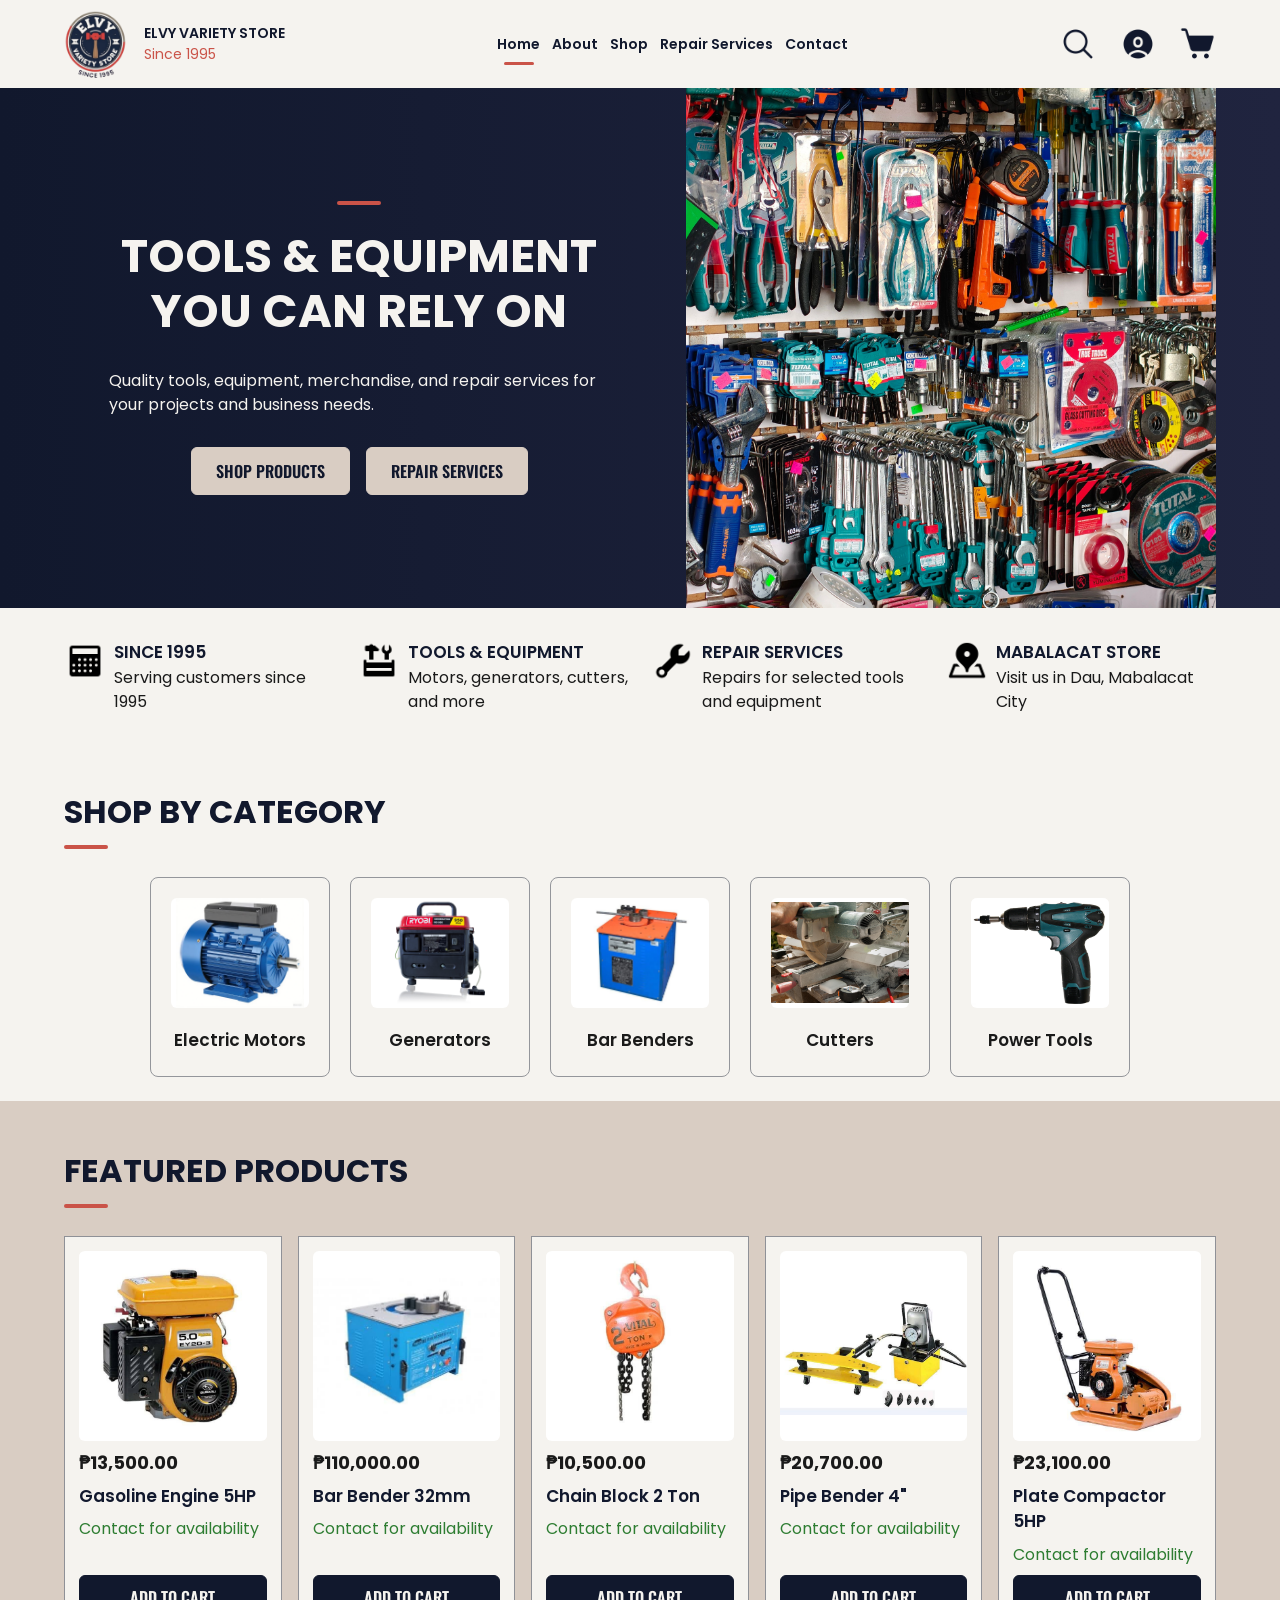
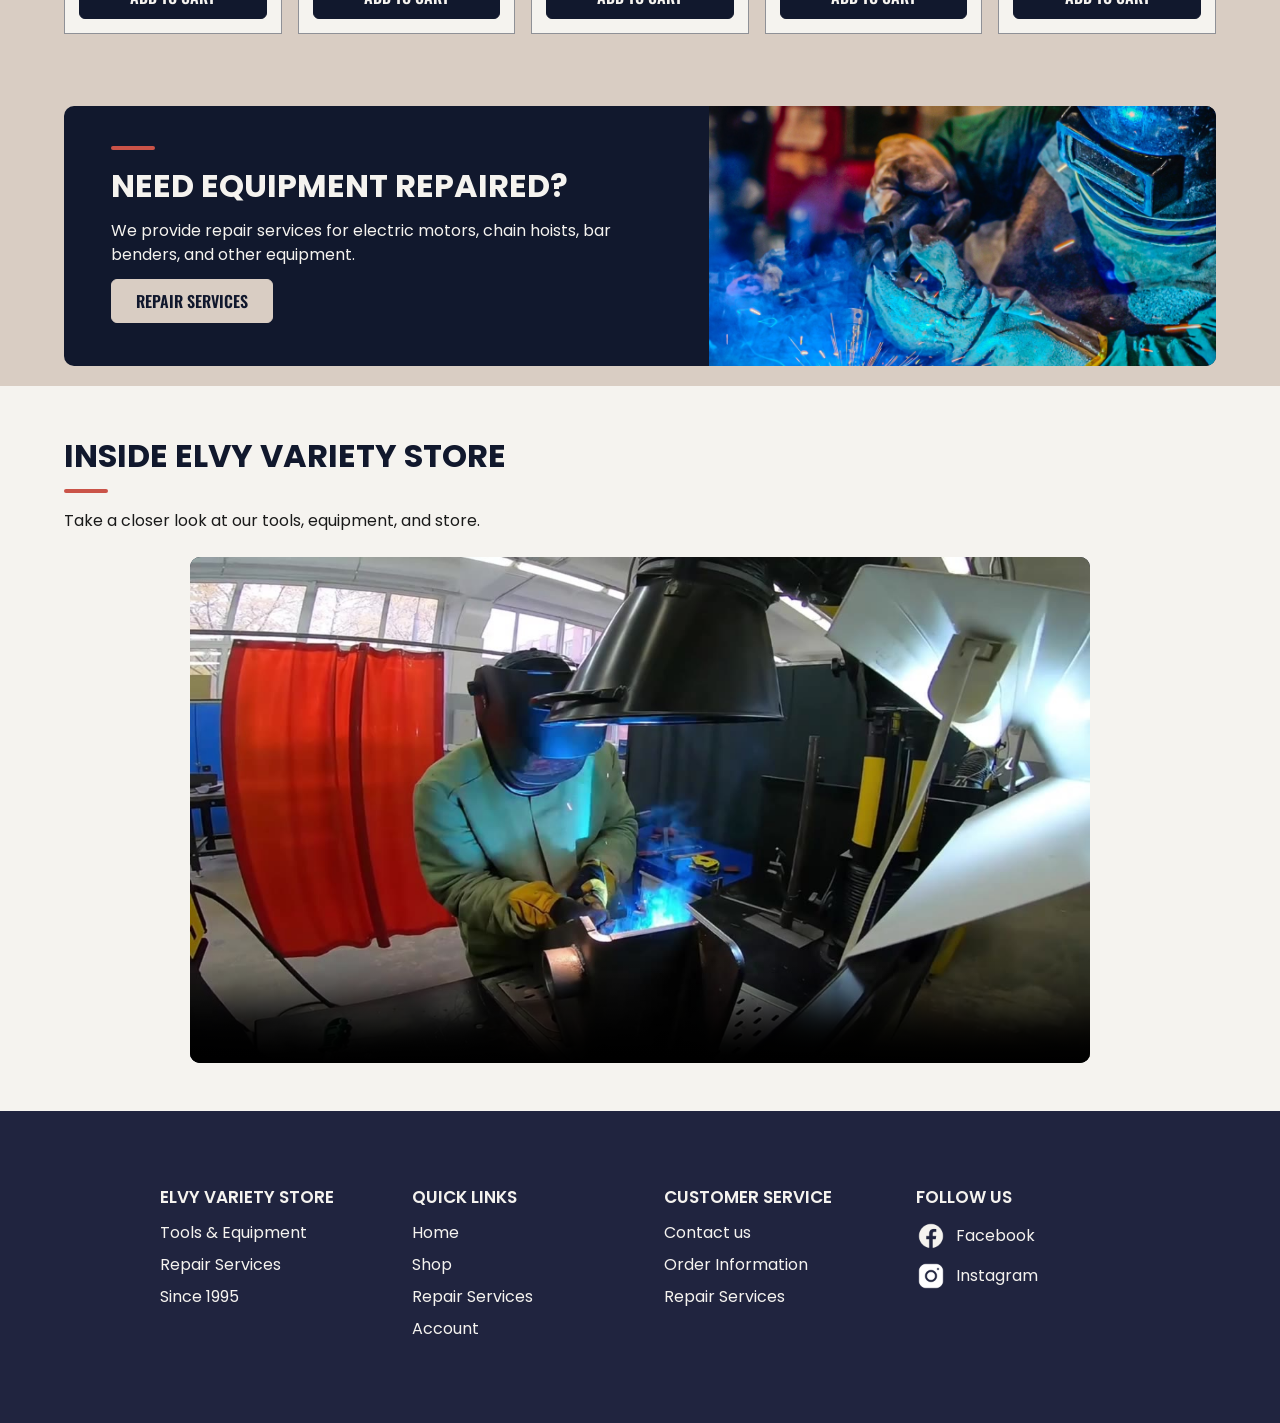
==== commit df2256e7: "Update Google Fonts embed" ====
--- a/index.html
+++ b/index.html
@@ -8,7 +8,7 @@
         <link rel="icon" href="favicon.ico">
         <link rel="preconnect" href="https://fonts.googleapis.com">
         <link rel="preconnect" href="https://fonts.gstatic.com" crossorigin>
-        <link href="https://fonts.googleapis.com/css2?family=Oswald:wght@500;600&family=Poppins:wght@400;500;600;700&display=swap" rel="stylesheet">
+        <link href="https://fonts.googleapis.com/css2?family=Oswald:wght@200..700&family=Poppins:ital,wght@0,100;0,200;0,300;0,400;0,500;0,600;0,700;0,800;0,900;1,100;1,200;1,300;1,400;1,500;1,600;1,700;1,800;1,900&display=swap" rel="stylesheet">
         <link rel="stylesheet" href="css/styles.css">
         <script src="js/products.js" defer></script>
         <script src="js/script.js" defer></script>
--- a/css/styles.css
+++ b/css/styles.css
@@ -752,6 +752,177 @@
     .checkout-product-image { height: 88px; }
 }
 
+/* Desktop */
+@media screen and (min-width: 1024px) {
+    .container { width: calc(100% - 128px); }
+    .header-content { height: 88px; display: flex; justify-content: space-between; gap: 20px; }
+    .menu-button { display: none; }
+    .brand-logo { width: 64px; height: 68px; flex-shrink: 0; }
+    .brand-text { display: flex; flex-direction: column; white-space: nowrap; font-size: 14px; }
+    .brand-text strong { font-weight: 600; color: var(--deep-navy); }
+    .brand-text span { color: var(--red); }
+    .main-navigation { display: flex; position: static; padding: 0; box-shadow: none; gap: 12px; flex-direction: row; }
+    .main-navigation.is-open { flex-direction: row; display: flex; }
+    .main-navigation a { padding: 10px 0; font-size: 14px; position: relative; }
+    .main-navigation a.active::after { position: absolute; bottom: 0; left: calc(50% - 15px); }
+    .header-actions { gap: 24px; }
+    .icon-link { width: 36px; height: 44px; }
+    .icon-link img { width: 36px; height: 36px; }
+    section.page-heading { min-height: 300px; display: flex; align-items: center; }
+    .page-heading h1 { font-size: 48px; }
+    .home-hero-content { padding: 0; display: grid; grid-template-columns: 54% 46%; min-height: 520px; }
+    .home-hero-copy { align-self: center; padding-right: 32px; }
+    .home-hero h1 { font-size: 46px; }
+    .home-hero-copy p { max-width: 500px; text-align: left; font-size: 16px; margin: 30px auto; }
+    .hero-photo img { height: 520px; border-radius: 0; }
+    .store-highlights { grid-template-columns: repeat(4,minmax(0,1fr)); padding: 32px 0 20px; gap: 24px; }
+    .store-highlight { align-items: flex-start; }
+    .hero-photo, .store-highlight img { margin: 0; }
+    .category-card { width: 180px; height: 200px; padding: 20px; }
+    .store-highlight h2, .category-card figcaption { font-size: 17px; }
+    .category-grid { gap: 20px; }
+    .categories-section { padding: 56px 0 24px; }
+    .section-title { font-size: 32px; }
+    .featured-products { grid-template-columns: repeat(5, minmax(0,1fr)); gap: 16px; }
+    .featured-products .product-card { border-radius: 0; }
+    .featured-products .product-card:last-child { grid-column: auto; width: auto; justify-self: stretch; }
+    .featured-products .product-name { font-size: 17px; }
+    .repair-banner { grid-template-columns: 56% 44%; }
+    .repair-banner-copy { padding: 40px 47px; }
+    .repair-banner h2 { font-size: 32px; }
+    .repair-banner p { font-size: 16px; }
+    .repair-banner-photo { min-height: 260px; }
+    .repair-banner-section { padding-bottom: 20px; }
+    .about-store { padding: 64px 0; gap: 64px; min-height: 390px; }
+    .about-store-copy { padding: 16px; }
+    .about-photo img { height: 262px; object-position: center top; }
+    .offers-section { padding: 64px 0 44px; }
+    .offers-grid { grid-template-columns: repeat(3, minmax(0,1fr)); }
+    .offer-card:last-child { grid-column: auto; width: auto; justify-self: stretch; }
+    .offer-card h3 { font-size: 24px; }
+    .since-section { padding: 42px 0 60px; background: var(--beige); }
+    .since-banner { min-height: 180px; }
+    .shop-controls .container { padding-left: 40px; }
+    .shop-controls { padding: 20px 0 30px; }
+    .shop-search-row { max-width: 660px; gap: 10px; margin-bottom: 24px; }
+    .sort-control { flex-basis: 190px; width: 190px; }
+    .sort-control select { font-size: 16px; border-radius: 0; }
+    .category-filters { gap: 16px; }
+    .product-grid { grid-template-columns: repeat(4, minmax(0,1fr)); gap: 24px 16px; }
+    .shop-list-section { padding-top: 60px; }
+    .product-grid .product-photo img { height: 220px; }
+    .product-gallery .commerce-product-image img { object-position: center; }
+    .site-footer { min-height: 300px; padding: 74px 0; }
+    .footer-grid { grid-template-columns: repeat(4,minmax(0,1fr)); max-width: 960px; gap: 48px; }
+    .footer-column h2 { font-size: 17px; }
+    .footer-column p, .footer-column a, .social-item { font-size: 16px; }
+    .social-item img { width: 30px; height: 30px; }
+    .repair-banner-photo img { object-position: center 35%; }
+    .signup-section { padding-bottom: 66px; }
+    .signup-card .signin-link { position: absolute; top: 100%; right: 0; left: 0; margin-top: 12px; }
+    .repair-hero-layout { grid-template-columns: 1.25fr 1fr; gap: 0; min-height: 320px; padding-top: 0; padding-bottom: 0; }
+    .service-hero-copy .page-heading { font-size: 48px; margin-top: 24px; margin-bottom: 24px; }
+    .repair-hero-image { position: relative; }
+    .repair-service-photo { height: 320px; }
+    .contact-hero .page-heading { margin-bottom: 12px; }
+    .equipment-services { padding-top: 56px; padding-bottom: 64px; }
+    .service-section-title { font-size: 32px; margin-bottom: 32px; }
+    .service-section-title::after { margin-top: 4px; }
+    .service-cards { grid-template-columns: repeat(4, minmax(0, 1fr)); }
+    .service-card { padding: 24px; }
+    .service-icon { width: 48px; height: 48px; flex-basis: 48px; }
+    .service-card h3, .service-card p { font-size: 18px; }
+    .repair-inquiry { padding-top: 56px; padding-bottom: 56px; }
+    .repair-inquiry-layout { grid-template-columns: 0.72fr 1fr; gap: 50px; align-items: start; }
+    .repair-inquiry-copy { padding-top: 10px; }
+    .repair-inquiry-copy .service-section-title { position: relative; padding-top: 28px; margin-bottom: 24px; }
+    .repair-inquiry-copy .service-section-title::after { position: absolute; left: 0; top: 0; margin: 0; }
+    .repair-inquiry-copy p { margin-bottom: 20px; }
+    .repair-form .service-form-actions { justify-content: center; }
+    .repair-form .service-form-actions .button { min-width: 180px; }
+    .contact-main { gap: 48px; padding-top: 28px; }
+    .contact-details { padding-top: 32px; }
+    .contact-detail { margin-bottom: 36px; }
+    .contact-form { padding: 28px 24px 10px; }
+    .store-location { padding: 48px 0; }
+    .store-location-layout { gap: 48px; }
+    .store-map { position: relative; overflow: hidden; border-radius: 10px; height: 400px; }
+    .repair-form .service-form-actions .button[type=submit], .repair-form .service-form-actions .button[type=reset] { flex: 0 0 180px; }
+    .product-main { padding-top: 48px; padding-bottom: 48px; }
+    .product-breadcrumb { font-size: 16px; }
+    .product-top-grid { grid-template-columns: minmax(0, 560fr) minmax(0, 616fr); gap: 72px; }
+    .product-gallery { padding: 10px 20px 10px; }
+    .product-gallery .commerce-product-image { height: 466px; }
+    .gallery-dots { margin-top: 10px; }
+    .product-purchase h1 { font-size: 32px; margin-bottom: 16px; }
+    .product-purchase .product-price { font-size: 20px; padding-bottom: 16px; margin-bottom: 16px; }
+    .product-description, .product-availability, .quantity-label { font-size: 16px; }
+    .product-availability { margin-top: 16px; }
+    .quantity-control { height: 44px; }
+    .quantity-control button { width: 44px; }
+    .quantity-control input.quantity-input { width: 54px; }
+    .product-information, .product-reviews { padding-block: 48px; }
+    .page-product .page-heading, .page-cart .page-heading, .page-checkout .page-heading { font-size: 32px; }
+    .product-information-card { padding: 24px; }
+    .product-information-card h3, .review-form h3 { font-size: 18px; }
+    .product-information-card p, .product-details-list { font-size: 16px; }
+    .product-information-card .commerce-small-note { font-size: 11px; }
+    .review-form { padding: 20px 24px; }
+    .review-rating-options { margin-top: 12px; }
+    .review-rating-options legend, .review-form > label { font-size: 16px; }
+    .review-rating-stars { gap: 6px; margin-bottom: 10px; }
+    .review-submit-row { grid-template-columns: minmax(0, 1fr) 192px; align-items: center; gap: 24px; }
+    .review-submit-row .commerce-button { width: 100%; }
+    .cart-main { min-height: 756px; }
+    .cart-layout { grid-template-columns: minmax(0, 824fr) minmax(320px, 400fr); }
+    .cart-column-labels, .cart-item { grid-template-columns: minmax(0, 3.5fr) 0.95fr 1.3fr 1fr 0.65fr; gap: 12px; }
+    .cart-column-labels { font-size: 16px; padding: 16px 20px; }
+    .cart-item { padding: 24px 20px; min-height: 190px; }
+    .cart-product-group { grid-template-columns: 20px 140px minmax(0, 1fr); gap: 12px; }
+    .cart-product-image { width: 140px; height: 140px; }
+    .cart-product-copy h2 { font-size: 15px; }
+    .cart-product-copy p, .cart-item-price, .cart-item-subtotal, .cart-remove { font-size: 13px; }
+    .cart-quantity { height: 40px; max-width: 120px; }
+    .cart-summary { width: 100%; }
+    .commerce-summary h2 { font-size: 20px; margin-bottom: 24px; }
+    .commerce-summary-lines > div { margin-bottom: 20px; }
+    .commerce-summary-lines .commerce-total { font-size: 18px; padding-top: 26px; margin-bottom: 24px; }
+    .commerce-back-link { font-size: 14px; }
+    .checkout-layout { grid-template-columns: minmax(0, 776fr) minmax(0, 448fr); }
+    .checkout-card { padding: 68px 24px 24px; }
+    .checkout-card legend { top: 24px; left: 24px; font-size: 18px; }
+    .commerce-field label { font-size: 16px; }
+    .checkout-address-grid { grid-template-columns: 1fr 1fr; gap: 20px 24px; }
+    .commerce-field textarea { height: 70px; }
+    .payment-option { font-size: 15px; margin-bottom: 16px; }
+    .payment-option:last-child { margin-bottom: 0; }
+    .payment-option strong { margin-bottom: 2px; }
+    .payment-option small { font-size: 13px; }
+    .checkout-summary { padding: 24px 24px 32px; }
+    .checkout-product { gap: 16px; padding-bottom: 36px; margin-bottom: 28px; }
+    .checkout-product-image { width: 100px; height: 100px; }
+    .checkout-product h3 { font-size: 14px; margin: 8px 0 12px; }
+    .checkout-product p { font-size: 12px; margin-bottom: 12px; }
+    .checkout-product strong, .checkout-summary .commerce-summary-lines { font-size: 14px; }
+    section.account-heading, section.signup-heading { min-height: 220px; padding: 60px 0 48px; }
+}
+
+/* Compact Desktop */
+@media screen and (min-width: 1024px) and (max-width: 1279px) {
+    .cart-layout { grid-template-columns: 1fr; }
+    .cart-summary { width: 360px; }
+}
+
+/* Wide Desktop */
+@media screen and (min-width: 1400px) {
+    .container { width: calc(100% - 192px); }
+    .brand-text strong { font-size: 18px; }
+    .brand-text span, .main-navigation a { font-size: 16px; }
+    .main-navigation, .header-actions { gap: 28px; }
+    .icon-link img { width: 40px; height: 40px; }
+    .home-hero h1 { font-size: 54px; }
+}
+
 /* Shared Mobile and Tablet Account Styles */
 @media screen and (max-width: 1023px) {
     section.account-heading { padding: 42px 0 80px; }
@@ -831,5 +1002,147 @@
     .history-status-column { width: 17%; }
 }
 
+/* Print */
+@media print {
+    @page { size: A4; margin: 14mm; }
+    :root {
+        --navy: #000; --deep-navy: #000; --beige: #fff; --off-white: #fff; --red: #000; --black-gray: #000; --gray: #000; --green: #000;
+        --orange: #000;
+    }
+    body { background: #fff; color: #000; font-size: 10pt; line-height: 1.4; }
+    .container { width: 100%; max-width: none; }
+    h1,
+    h2,
+    h3,
+    p,
+    a,
+    label,
+    legend,
+    td,
+    th,
+    dt,
+    dd,
+    address,
+    strong,
+    small,
+    .home-hero h1,
+    .repair-banner h2,
+    .since-banner h2,
+    .page-heading h1,
+    .order-history-table th,
+    .service-hero-copy .page-heading,
+    .status-processing,
+    .status-completed,
+    .status-cancelled {
+        color: #000;
+    }
+    section.page-heading,
+    .home-hero,
+    .repair-banner,
+    .since-banner,
+    .store-highlights,
+    .featured-section,
+    .shop-list-section,
+    .offers-section,
+    .site-footer,
+    .signup-card,
+    .account-panel,
+    .account-menu,
+    .order-history-table thead,
+    .repair-hero,
+    .contact-hero,
+    .repair-inquiry,
+    .store-location,
+    .service-card,
+    .service-form,
+    .commerce-background,
+    .product-information,
+    .checkout-card,
+    .commerce-summary,
+    .product-information-card,
+    .product-card,
+    .offer-card,
+    .cart-item,
+    .image-placeholder,
+    .checkout-card legend {
+        background: #fff; color: #000; box-shadow: none;
+    }
+    .form-input, .form-input:focus, .quantity-control input.quantity-input { background: #fff; color: #000; box-shadow: none; }
+    header,
+    nav,
+    button,
+    video,
+    .skip-link,
+    .cart-notification,
+    .cart-notification.is-visible,
+    .button,
+    .commerce-button,
+    .account-primary-button,
+    .commerce-back-link,
+    .view-orders-link,
+    .password-toggle,
+    .commerce-summary .commerce-button,
+    .product-purchase > .commerce-button,
+    .shop-controls,
+    .hero-buttons,
+    .video-section,
+    .review-form,
+    .gallery-dots,
+    .store-map,
+    .account-menu,
+    .account-terms,
+    .signin-link,
+    .form-choice,
+    .form-message,
+    .form-status,
+    .hero-photo,
+    .about-photo,
+    .repair-banner-photo,
+    .product-photo,
+    .product-gallery,
+    .repair-hero-image,
+    .category-card img,
+    .cart-column-labels,
+    .footer-grid,
+    .featured-products {
+        display: none;
+    }
+    .home-hero-content,
+    .about-store,
+    .repair-banner,
+    .repair-hero-layout,
+    .store-location-layout,
+    .product-top-grid,
+    .product-information-grid,
+    .cart-layout,
+    .checkout-layout,
+    .account-layout {
+        display: block;
+    }
+    section.page-heading, .home-hero, .repair-hero, .contact-hero, .account-layout { min-height: 0; height: auto; padding: 20px 0; }
+    .signup-section, .product-main, .cart-main, .checkout-main, .site-footer { min-height: 0; padding: 20px 0; }
+    .home-hero-content, .home-hero-copy, .service-hero-copy { min-height: 0; padding: 0; text-align: left; }
+    .service-accent,
+    .red-line,
+    .section-title::after,
+    .service-section-title::after,
+    section.account-heading .container::before,
+    section.signup-heading .container::before {
+        display: none;
+    }
+    .product-card, .offer-card, .service-card, .account-panel, .cart-item, .commerce-summary { break-inside: avoid; margin: 12px 0; }
+    .cart-item { display: block; min-height: 0; padding: 12px 0; }
+    .cart-product-group { grid-template-columns: 80px minmax(0, 1fr); }
+    .cart-product-image { width: 80px; height: 80px; }
+    .cart-item-price { display: block; position: static; }
+    .cart-product-copy .cart-mobile-price { display: none; }
+    .cart-quantity::before { content: "Quantity: "; align-self: center; }
+    .cart-summary { width: 100%; }
+    .print-only { display: block; }
+    .print-product-table { display: table; width: 100%; border-collapse: collapse; }
+    .print-product-table th, .print-product-table td { border-bottom: 1px solid #888; padding: 9px 10px; text-align: left; font-size: 9pt; }
+    .print-contact { color: #000; font-size: 9pt; font-style: normal; }
+}
+
 /* Hidden content stays hidden in every layout. */
 body [hidden] { display: none; }
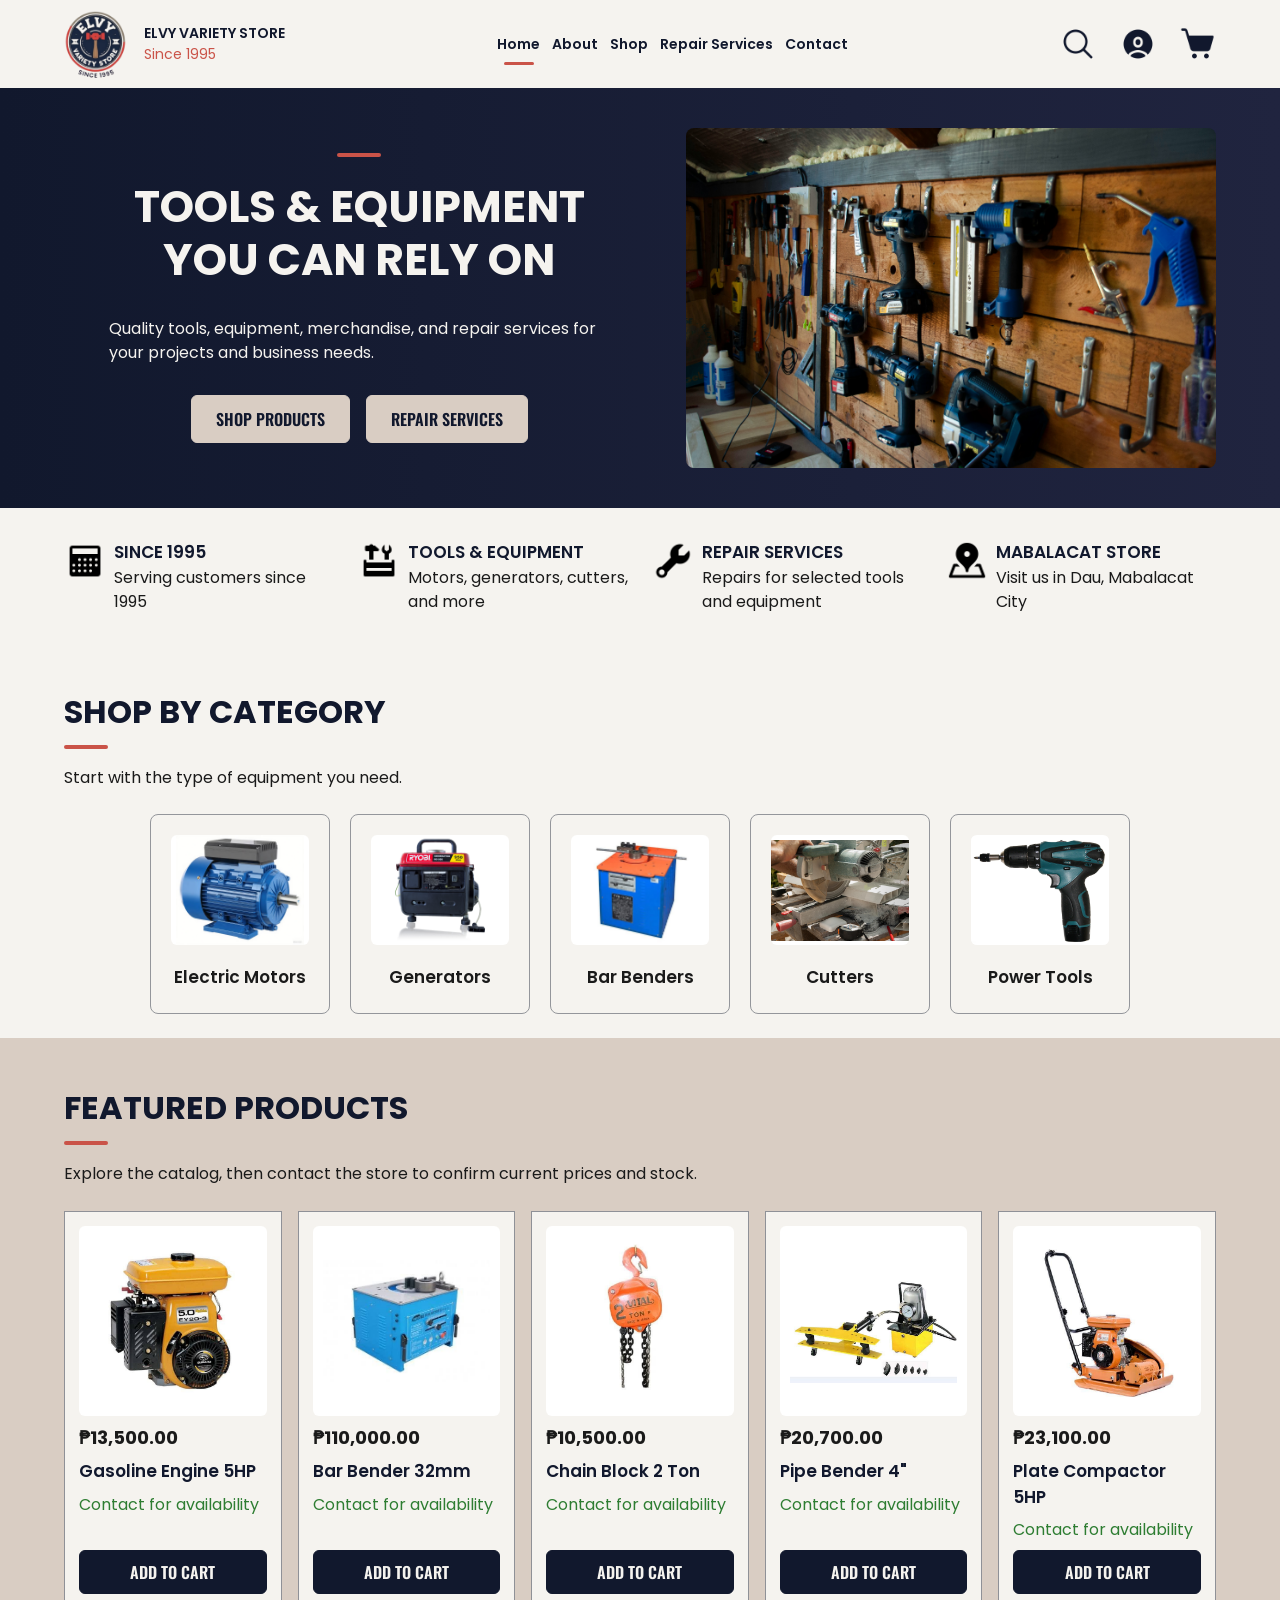
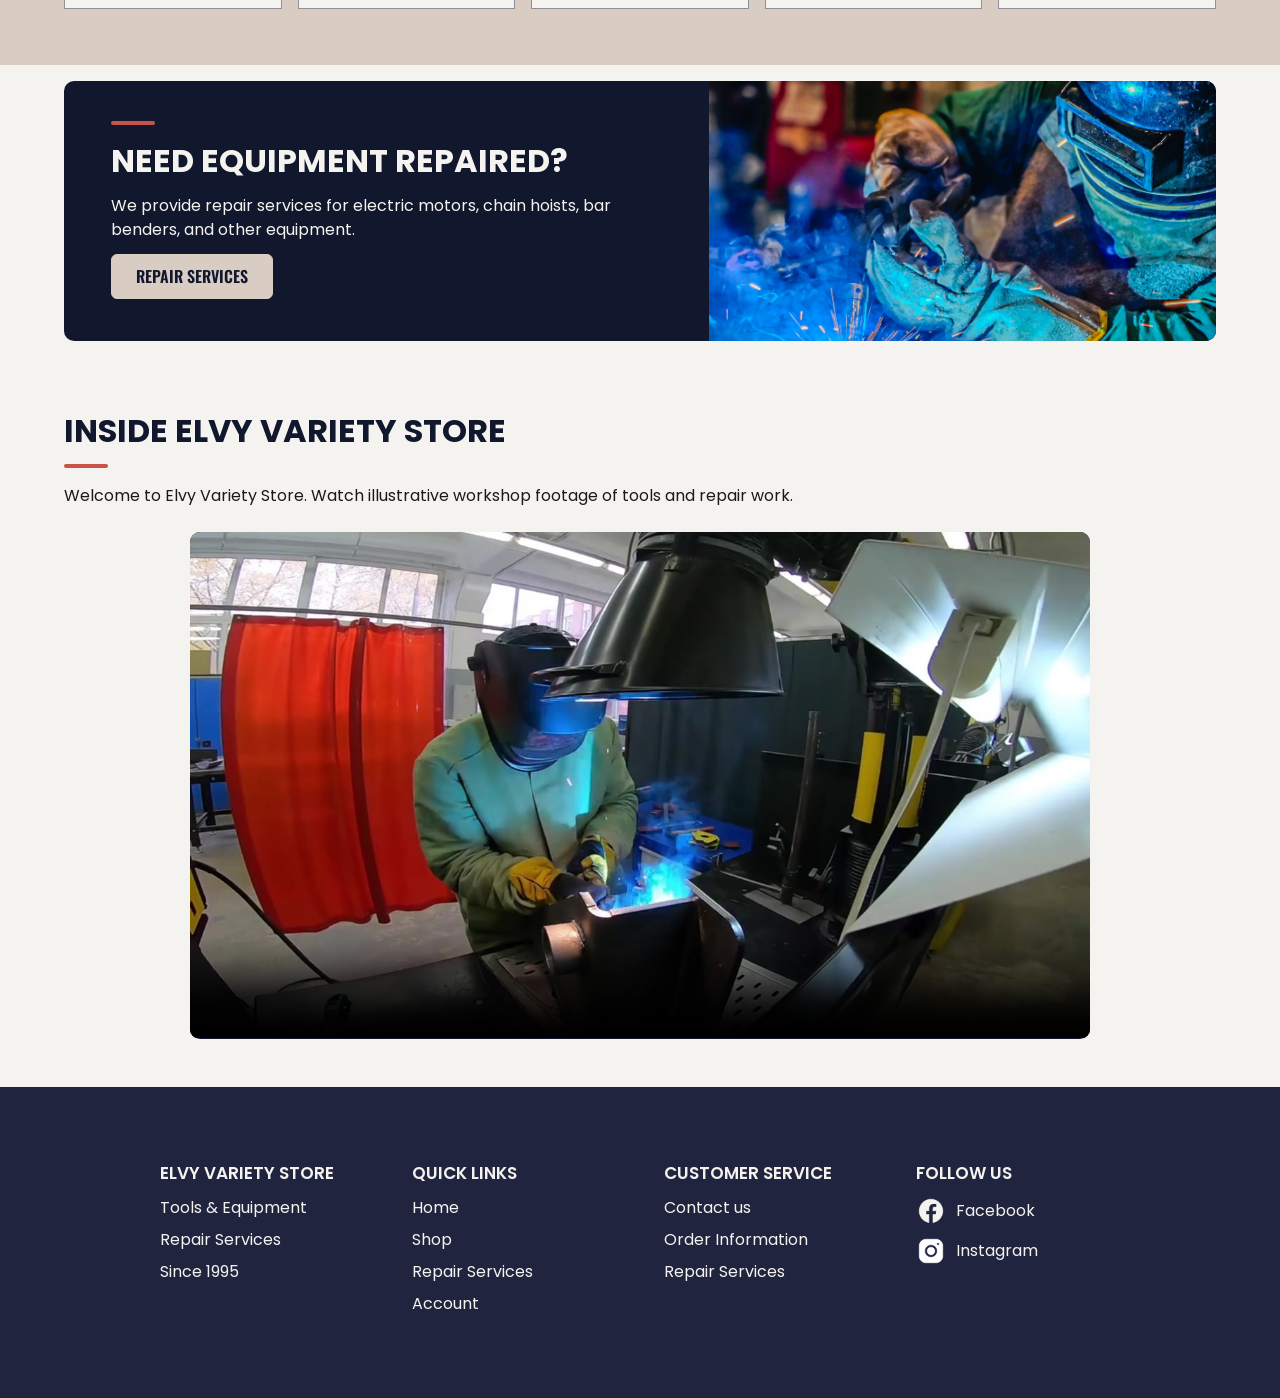
==== commit a947e056: "Apply feedback/suggestions and update video captions and descriptions" ====
--- a/index.html
+++ b/index.html
@@ -5,7 +5,7 @@
         <meta name="viewport" content="width=device-width, initial-scale=1.0">
         <meta name="description" content="Elvy Variety Store — tools, equipment, merchandise, and selected repair services in Dau, Mabalacat City. Since 1995.">
         <title>Home | Elvy Variety Store</title>
-        <link rel="icon" href="favicon.ico">
+        <link rel="icon" href="images/favicon.ico">
         <link rel="preconnect" href="https://fonts.googleapis.com">
         <link rel="preconnect" href="https://fonts.gstatic.com" crossorigin>
         <link href="https://fonts.googleapis.com/css2?family=Oswald:wght@200..700&family=Poppins:ital,wght@0,100;0,200;0,300;0,400;0,500;0,600;0,700;0,800;0,900;1,100;1,200;1,300;1,400;1,500;1,600;1,700;1,800;1,900&display=swap" rel="stylesheet">
@@ -77,8 +77,7 @@
                         </div>
                     </div>
                     <figure class="hero-photo">
-                        <img src="images/store/hero-tools.png" alt="Tools and equipment displayed in the store">
-                        <figcaption class="screen-reader-only">Tools and equipment at Elvy Variety Store.</figcaption>
+                        <img src="images/store/hero-workshop.jpg" alt="Power tools and hand tools arranged on a wooden workshop wall" width="4928" height="3264">
                     </figure>
                 </div>
             </section>
@@ -117,6 +116,7 @@
             <section class="categories-section">
                 <div class="container">
                     <h2 class="section-title">SHOP BY CATEGORY</h2>
+                    <p class="section-intro">Start with the type of equipment you need.</p>
                     <div class="category-grid">
                         <a class="category-card category-divider" href="shop.html?category=Electric%20Motors">
                             <figure>
@@ -155,6 +155,7 @@
             <section class="featured-section">
                 <div class="container">
                     <h2 class="section-title">FEATURED PRODUCTS</h2>
+                    <p class="section-intro">Explore the catalog, then contact the store to confirm current prices and stock.</p>
                     <div id="featured-products" class="featured-products"></div>
                     <noscript>
                         <p>Enable JavaScript to view products, or contact the store for product information.</p>
@@ -189,13 +190,12 @@
             </section>
             <!-- Store Video -->
             <section class="video-section">
-                <div class="container">
+                <div class="container" id="welcome">
                     <h2 class="section-title">INSIDE ELVY VARIETY STORE</h2>
-                    <p>Take a closer look at our tools, equipment, and store.</p>
+                    <p>Welcome to Elvy Variety Store. Watch illustrative workshop footage of tools and repair work.</p>
                     <video class="store-video" controls preload="metadata" playsinline poster="media/inside-elvy-poster.jpg" title="Inside Elvy Variety Store">
-                        <source src="media/inside-elvy-variety-store-optimized.mp4" type="video/mp4">
+                        <source src="media/inside-elvy-variety-store.mp4" type="video/mp4">
                         <source src="media/inside-elvy-variety-store.webm" type="video/webm">
-                        <!-- Captions are optional until the final narration matches these cues. -->
                         <track src="media/captions.vtt" kind="captions" srclang="en" label="English Captions">
                         <track src="media/descriptions.vtt" kind="descriptions" srclang="en" label="English Descriptions">
                         Your browser does not support HTML5 video. Please contact the store for more information.
@@ -233,7 +233,7 @@
                             Facebook
                         </span>
                     </a>
-                    <a href="https://www.instagram.com/" target="_blank" rel="noopener noreferrer">
+                    <a href="https://www.instagram.com/christructure" target="_blank" rel="noopener noreferrer">
                         <span class="social-item">
                             <img src="images/logo/instagram.png" alt="">
                             Instagram
--- a/css/styles.css
+++ b/css/styles.css
@@ -8,14 +8,22 @@
     margin: 0; background: var(--off-white); color: var(--black-gray); font-family: "Poppins", Arial, sans-serif; font-size: 14px;
     line-height: 1.5;
 }
-h1, h2, h3, p, figure { margin: 0; }
+@media screen {
+    body { display: flex; flex-direction: column; min-height: 100vh; }
+    body > main { flex: 1; min-width: 0; }
+    .site-header, .site-footer { flex-shrink: 0; }
+    .screen-reader-only { top: 0; left: 0; }
+    .quantity-control { width: max-content; max-width: 100%; }
+    .quantity-control button { display: inline-flex; align-items: center; justify-content: center; }
+}
+h1, h2, h3, p, article, section, aside, figure, figcaption, video { margin: 0; }
 h1, h2, h3 { color: var(--deep-navy); }
 a { color: inherit; text-decoration: none; }
 a:hover { text-decoration: underline; }
 button { font: inherit; cursor: pointer; }
 select { cursor: pointer; }
 button:disabled { cursor: default; opacity: .55; }
-img { max-width: 100%; display: block; }
+img, video { max-width: 100%; display: block; }
 button, a, input, textarea, select { -webkit-tap-highlight-color: transparent; }
 :focus-visible { outline: 3px solid var(--red); outline-offset: 4px; }
 .container { width: calc(100% - 32px); max-width: 1248px; margin: 0 auto; }
@@ -33,7 +41,7 @@
 .button:hover,
 .account-primary-button:hover,
 .commerce-button:hover {
-    background: var(--navy); text-decoration: none;
+    background: #963b33; border-color: #963b33; text-decoration: none;
 }
 .button-secondary { color: var(--deep-navy); background: var(--beige); border-color: var(--beige); }
 .button-secondary:hover, .button-secondary:focus-visible { background: #cbbcaf; }
@@ -41,11 +49,14 @@
 .section-title::after {
     content: ""; display: block; width: 44px; height: 4px; background: var(--red); border-radius: 2px; margin-top: 12px;
 }
+.section-intro { max-width: 680px; margin: -12px 0 24px; font-size: 14px; line-height: 1.6; }
 section.page-heading {
     background: linear-gradient(90deg, var(--deep-navy), var(--navy)); color: var(--off-white); padding: 64px 0; text-align: center;
 }
 .page-heading h1 { color: inherit; font-size: 30px; line-height: 1.25; margin-bottom: 16px; }
 .page-heading p { max-width: 820px; margin: auto; }
+.page-shop section.page-heading { min-height: 0; padding: 28px 0; }
+.page-shop .page-heading h1 { font-size: 32px; margin-bottom: 8px; }
 .image-placeholder {
     display: flex; flex-direction: column; align-items: center; justify-content: center; min-height: 120px; padding: 16px;
     background: #e5e2dd; color: var(--gray); border: 1px dashed #8e9197; text-align: center; border-radius: 6px;
@@ -61,7 +72,9 @@
     border-left: 4px solid var(--red); border-radius: 6px; background: var(--deep-navy); color: var(--off-white); font-size: 14px;
     line-height: 1.5; overflow-wrap: break-word; display: none; pointer-events: none;
 }
-.cart-notification.is-visible { display: block; }
+.cart-notification.is-visible { display: block; animation: cart-feedback .2s ease-out; }
+@keyframes cart-feedback { from { opacity: .4; } to { opacity: 1; } }
+@media (prefers-reduced-motion: reduce) { .cart-notification.is-visible { animation: none; } }
 fieldset { border: 0; margin: 0; padding: 0; min-width: 0; }
 legend { padding: 0; }
 label { display: block; margin-bottom: 8px; }
@@ -108,20 +121,20 @@
     content: ""; display: block; width: 30px; height: 3px; background: var(--red); margin-top: 6px; border-radius: 2px;
 }
 
-/* Home Page - Hero */
+/* Mobile Home Page - Hero */
 .home-hero { background: linear-gradient(90deg, var(--deep-navy), var(--navy)); color: var(--off-white); }
-.home-hero-content { padding-top: 32px; padding-bottom: 74px; }
+.home-hero-content { padding-top: 28px; padding-bottom: 32px; }
 .home-hero-copy { text-align: center; }
 .red-line { width: 44px; height: 4px; margin: 0 auto 24px; background: var(--red); border-radius: 2px; }
-.home-hero h1 { color: inherit; font-size: 38px; line-height: 1.2; margin-bottom: 16px; }
+.home-hero h1 { color: inherit; font-size: 32px; line-height: 1.2; margin-bottom: 16px; }
 .home-hero-copy p { font-size: 14px; margin-bottom: 16px; }
 .hero-buttons { display: flex; justify-content: center; gap: 16px; }
 .hero-buttons .button { flex: 1; padding-left: 12px; padding-right: 12px; }
-.hero-photo { margin-top: 40px; }
-.hero-photo img { width: 100%; height: 270px; object-fit: cover; }
+.hero-photo { margin-top: 24px; }
+.hero-photo img { width: 100%; height: 200px; object-fit: cover; border-radius: 8px; }
 
 /* Home Page - Store Information */
-.store-highlights { display: grid; grid-template-columns: repeat(2, minmax(0, 1fr)); gap: 64px 20px; padding: 58px 0; }
+.store-highlights { display: grid; grid-template-columns: repeat(2, minmax(0, 1fr)); gap: 24px 20px; padding: 32px 0; }
 .store-highlight { display: flex; align-items: center; gap: 8px; font-size: 12px; }
 .store-highlight img { width: 28px; height: 28px; object-fit: contain; flex-shrink: 0; }
 .store-highlight h2 { font-size: 12px; font-weight: 600; }
@@ -143,7 +156,7 @@
     gap: 8px; min-width: 0;
 }
 .product-photo { display: block; background: white; border-radius: 6px; overflow: hidden; }
-.product-photo img { width: 100%; height: 150px; object-fit: contain; object-position: center; background: #fff; }
+.product-photo img { width: 100%; height: 150px; padding: 10px; object-fit: contain; object-position: center; background: #fff; }
 .product-price { font-size: 14px; font-weight: 700; }
 .product-name { font-size: 13px; font-weight: 600; overflow-wrap: anywhere; }
 .availability { color: var(--green); font-size: 12px; }
@@ -157,7 +170,7 @@
 .featured-products .product-name { font-size: 16px; }
 
 /* Home Page - Repair Services */
-.repair-banner-section { background: var(--beige); padding: 8px 0 16px; }
+.repair-banner-section { background: var(--off-white); padding: 28px 0; }
 .repair-banner { background: var(--deep-navy); color: var(--off-white); border-radius: 10px; overflow: hidden; }
 .repair-banner-copy { padding: 24px 20px; }
 .repair-banner-copy .red-line { margin: 0 0 14px; }
@@ -446,6 +459,10 @@
 .commerce-button:disabled { opacity: 0.5; cursor: default; }
 .product-purchase > .commerce-button { display: flex; width: 100%; margin-top: 10px; }
 .commerce-small-note { font-size: 11px; line-height: 1.6; color: var(--gray); }
+.product-purchase > .commerce-small-note, .shop-list-section .commerce-small-note, .checkout-main > .container > .commerce-small-note {
+    margin: 12px 0 16px; font-size: 13px; color: var(--deep-navy);
+}
+.product-purchase > .commerce-back-link { margin-top: 0; font-size: 13px; text-decoration: underline; }
 .commerce-message {
     font-size: 13px; line-height: 1.6; padding: 12px; background: #e8eee7; color: var(--deep-navy); border-left: 3px solid var(--green);
     margin: 16px 0 0;
@@ -468,15 +485,15 @@
 .product-information-card { background: var(--off-white); border-radius: 10px; padding: 20px; }
 .product-information-card h3, .review-form h3 { font-size: 14px; font-weight: 600; }
 .product-information-card p, .product-details-list { font-size: 13px; line-height: 1.5; margin: 0; }
-.product-details-list div { display: flex; flex-wrap: wrap; column-gap: 4px; }
+.product-details-list div { display: flex; flex-wrap: wrap; column-gap: 4px; padding: 6px 0; border-bottom: 1px solid #d8d3cc; }
 .product-details-list dt::after { content: " —"; }
 .product-details-list dd { margin: 0; }
-.product-information-card .commerce-small-note { margin-top: 8px; font-size: 10px; }
+.product-information-card .commerce-small-note { margin-top: 12px; font-size: 12px; }
 
 /* Customer Reviews */
 .product-reviews { padding-top: 32px; padding-bottom: 32px; }
 .product-reviews > .commerce-small-note { margin: -12px 0 20px; }
-.review-form { border: 1px solid var(--gray); border-radius: 8px; padding: 16px; min-width: 0; }
+.review-form { margin-top: 16px; border: 1px solid var(--gray); border-radius: 8px; padding: 16px; min-width: 0; }
 .review-rating-options { margin: 6px 0 0; }
 .review-rating-options legend, .review-form > label { font-size: 12px; font-weight: 600; color: var(--black-gray); }
 .review-rating-stars { display: flex; gap: 5px; margin-bottom: 5px; }
@@ -484,6 +501,7 @@
 .review-rating-stars input { position: absolute; opacity: 0; width: 24px; height: 24px; margin: 0; cursor: pointer; }
 .review-rating-stars img { width: 24px; height: 24px; object-fit: contain; }
 .review-rating-stars label:focus-within { outline: 2px solid var(--red); outline-offset: 3px; }
+.review-half-rating { display: flex; align-items: center; gap: 6px; font-size: 12px; }
 .review-submit-row { display: grid; gap: 8px; }
 .review-submit-row .commerce-button { justify-self: start; min-width: 140px; }
 
@@ -574,7 +592,7 @@
 .product-card:focus-within,
 .category-card:hover,
 .category-card:focus-visible {
-    border-color: var(--navy); text-decoration: none;
+    border-color: var(--red); text-decoration: none;
 }
 .menu-button:hover,
 .menu-button:focus-visible,
@@ -589,7 +607,7 @@
 /* Multiple Cart Items and Account Availability */
 .cart-item + .cart-item { margin-top: 16px; }
 .account-unavailable {
-    padding: 12px 16px; border: 1px solid rgba(17, 24, 45, 0.4); border-radius: 6px; background: var(--off-white); font-size: 13px;
+    padding: 12px 16px; margin-bottom: 16px; border: 1px solid rgba(17, 24, 45, 0.4); border-radius: 6px; background: var(--off-white); font-size: 13px;
     line-height: 1.6;
 }
 .quantity-control .quantity-input:focus { border-color: var(--red); }
@@ -598,7 +616,8 @@
 @media screen and (min-width: 768px) {
     body { font-size: 16px; }
     .page-about section.page-heading { min-height: 300px; display: flex; align-items: center; }
-    .home-hero h1 { font-size: 48px; max-width: 620px; margin-left: auto; margin-right: auto; }
+    .home-hero h1 { font-size: 40px; max-width: 620px; margin-left: auto; margin-right: auto; }
+    .section-intro { font-size: 16px; }
     .hero-buttons .button { flex: none; padding: 12px 24px; }
     .store-highlight, .store-highlight h2 { font-size: 16px; }
     .store-highlight img { width: 42px; height: 42px; margin-right: 12px; }
@@ -699,9 +718,9 @@
     .icon-link { width: 32px; }
     .icon-link img { width: 26px; height: 26px; }
     .page-heading h1 { font-size: 38px; }
-    .home-hero-content { padding-top: 40px; padding-bottom: 70px; }
+    .home-hero-content { padding-top: 32px; padding-bottom: 36px; }
     .home-hero-copy p { max-width: 600px; margin-left: auto; margin-right: auto; }
-    .hero-photo img { height: 322px; border-radius: 8px; }
+    .hero-photo img { height: 240px; border-radius: 8px; }
     .store-highlights { gap: 44px 30px; padding: 40px; }
     .categories-section { padding: 56px 0 40px; }
     .section-title { font-size: 30px; }
@@ -754,6 +773,7 @@
 
 /* Desktop */
 @media screen and (min-width: 1024px) {
+    .product-card:hover, .product-card:focus-within, .category-card:hover, .category-card:focus-visible { background: #ede7e0; }
     .container { width: calc(100% - 128px); }
     .header-content { height: 88px; display: flex; justify-content: space-between; gap: 20px; }
     .menu-button { display: none; }
@@ -770,11 +790,12 @@
     .icon-link img { width: 36px; height: 36px; }
     section.page-heading { min-height: 300px; display: flex; align-items: center; }
     .page-heading h1 { font-size: 48px; }
-    .home-hero-content { padding: 0; display: grid; grid-template-columns: 54% 46%; min-height: 520px; }
+    .home-hero-content { padding: 24px 0; display: grid; grid-template-columns: 54% 46%; min-height: 420px; }
     .home-hero-copy { align-self: center; padding-right: 32px; }
-    .home-hero h1 { font-size: 46px; }
+    .home-hero h1 { font-size: 44px; }
     .home-hero-copy p { max-width: 500px; text-align: left; font-size: 16px; margin: 30px auto; }
-    .hero-photo img { height: 520px; border-radius: 0; }
+    .hero-photo { align-self: center; }
+    .hero-photo img { height: 340px; border-radius: 8px; }
     .store-highlights { grid-template-columns: repeat(4,minmax(0,1fr)); padding: 32px 0 20px; gap: 24px; }
     .store-highlight { align-items: flex-start; }
     .hero-photo, .store-highlight img { margin: 0; }
@@ -920,7 +941,7 @@
     .brand-text span, .main-navigation a { font-size: 16px; }
     .main-navigation, .header-actions { gap: 28px; }
     .icon-link img { width: 40px; height: 40px; }
-    .home-hero h1 { font-size: 54px; }
+    .home-hero h1 { font-size: 50px; }
 }
 
 /* Shared Mobile and Tablet Account Styles */
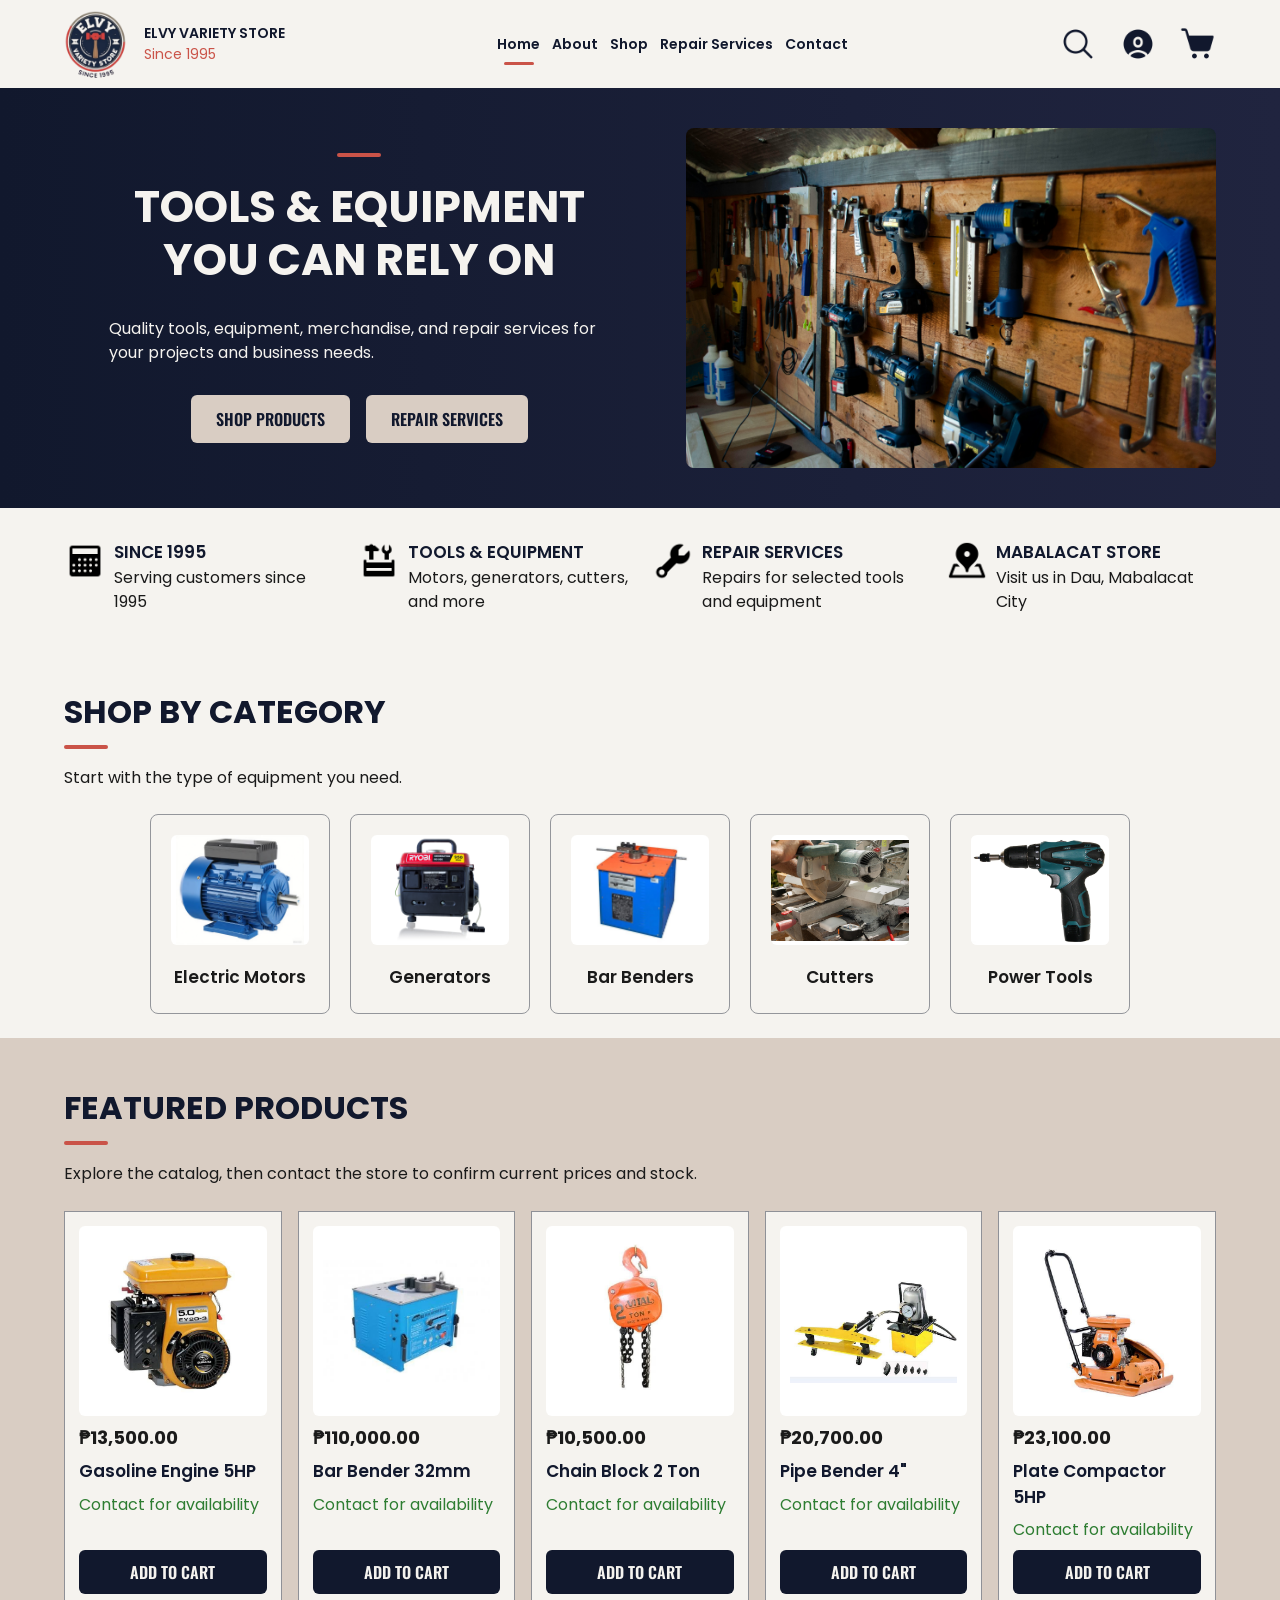
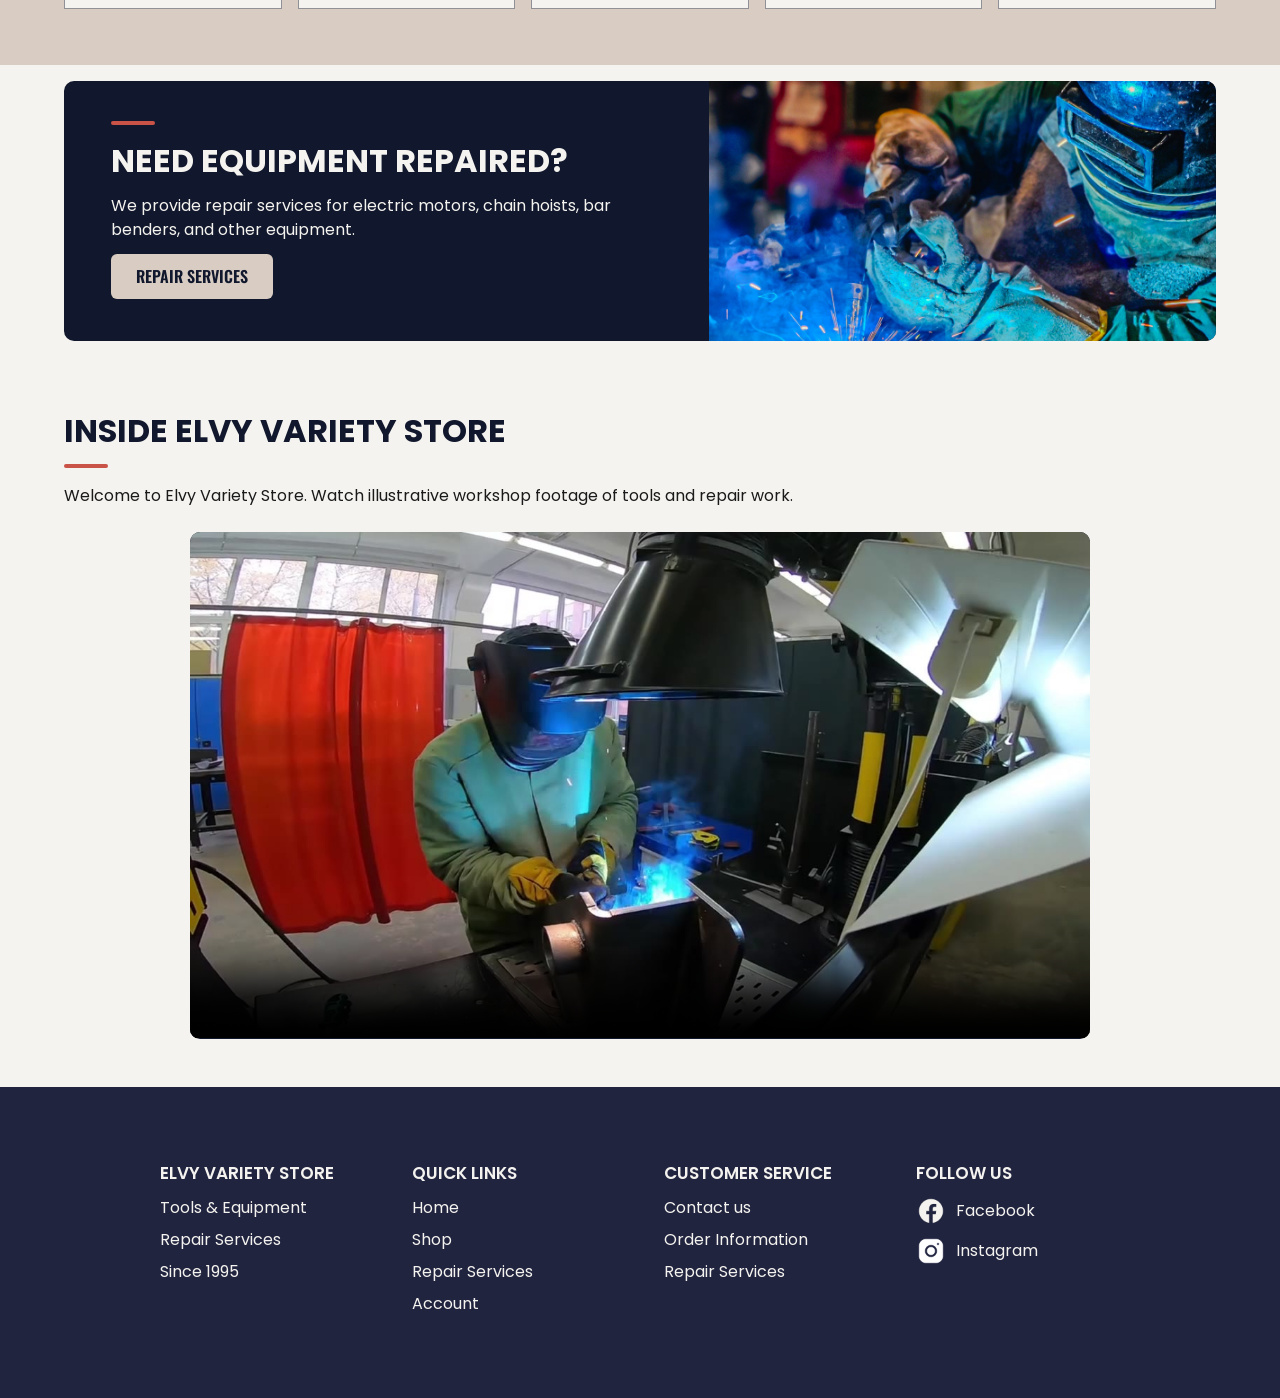
==== commit 70aba6d3: "Fix HTML validation and simplify CSS" ====
--- a/index.html
+++ b/index.html
@@ -83,6 +83,7 @@
             </section>
             <!-- Store Information -->
             <section class="container store-highlights">
+                <h2 class="screen-reader-only">Store highlights</h2>
                 <article class="store-highlight">
                     <img src="images/logo/calendar.png" alt="">
                     <div>
--- a/css/styles.css
+++ b/css/styles.css
@@ -24,14 +24,13 @@
 select { cursor: pointer; }
 button:disabled { cursor: default; opacity: .55; }
 img, video { max-width: 100%; display: block; }
-button, a, input, textarea, select { -webkit-tap-highlight-color: transparent; }
 :focus-visible { outline: 3px solid var(--red); outline-offset: 4px; }
 .container { width: calc(100% - 32px); max-width: 1248px; margin: 0 auto; }
 .button,
 .account-primary-button,
 .commerce-button {
     display: inline-flex; align-items: center; justify-content: center; min-height: 44px; padding: 10px 24px;
-    border: 1px solid var(--deep-navy); border-radius: 6px; background: var(--deep-navy); color: var(--off-white);
+    border: 1px solid transparent; border-radius: 6px; background: var(--deep-navy); color: var(--off-white);
     font-family: "Oswald", "Arial Narrow", sans-serif; font-weight: 600; font-size: 16px; line-height: 1.4; text-align: center;
     text-decoration: none; cursor: pointer;
 }
@@ -41,9 +40,9 @@
 .button:hover,
 .account-primary-button:hover,
 .commerce-button:hover {
-    background: #963b33; border-color: #963b33; text-decoration: none;
-}
-.button-secondary { color: var(--deep-navy); background: var(--beige); border-color: var(--beige); }
+    background: #963b33; border-color: transparent; text-decoration: none;
+}
+.button-secondary { color: var(--deep-navy); background: var(--beige); border-color: transparent; }
 .button-secondary:hover, .button-secondary:focus-visible { background: #cbbcaf; }
 .section-title { margin-bottom: 28px; font-size: 24px; line-height: 1.35; font-weight: 700; }
 .section-title::after {
@@ -75,6 +74,11 @@
 .cart-notification.is-visible { display: block; animation: cart-feedback .2s ease-out; }
 @keyframes cart-feedback { from { opacity: .4; } to { opacity: 1; } }
 @media (prefers-reduced-motion: reduce) { .cart-notification.is-visible { animation: none; } }
+/* Page transition */
+@media screen and (prefers-reduced-motion: no-preference) {
+    body > main { animation: page-entry .28s ease-out; }
+}
+@keyframes page-entry { from { opacity: .55; } to { opacity: 1; } }
 fieldset { border: 0; margin: 0; padding: 0; min-width: 0; }
 legend { padding: 0; }
 label { display: block; margin-bottom: 8px; }
@@ -120,6 +124,12 @@
 .main-navigation a.active::after {
     content: ""; display: block; width: 30px; height: 3px; background: var(--red); margin-top: 6px; border-radius: 2px;
 }
+.nav-underline {
+    position: absolute; left: 0; top: 0; width: 30px; height: 3px; background: var(--red); border-radius: 2px;
+    opacity: 0; pointer-events: none; transition: left .22s ease-out, top .22s ease-out, opacity .15s ease-out;
+}
+.main-navigation.has-nav-underline a.active::after { display: none; }
+@media (prefers-reduced-motion: reduce) { .nav-underline { transition: none; } }
 
 /* Mobile Home Page - Hero */
 .home-hero { background: linear-gradient(90deg, var(--deep-navy), var(--navy)); color: var(--off-white); }
@@ -211,7 +221,7 @@
 .shop-search { flex: 1 1 180px; min-width: 0; position: relative; border-radius: 6px; }
 #product-search {
     min-height: 44px; height: 44px; padding-top: 10px; padding-bottom: 10px; padding-left: 44px; border-color: var(--gray); font-size: 12px;
-    -webkit-appearance: none; appearance: none;
+    appearance: none;
 }
 .shop-search img { position: absolute; top: 50%; left: 14px; width: 20px; height: 20px; transform: translateY(-50%); pointer-events: none; }
 
@@ -222,7 +232,7 @@
 /* Sort By Dropdown */
 .sort-control { position: relative; flex: 0 0 152px; width: 152px; max-width: 100%; min-width: 0; }
 .sort-control select {
-    min-height: 44px; height: 44px; padding: 12px 28px 12px 8px; border-color: var(--gray); font-size: 12px; -webkit-appearance: none;
+    min-height: 44px; height: 44px; padding: 12px 28px 12px 8px; border-color: var(--gray); font-size: 12px;
     appearance: none;
 }
 .sort-control::after {
@@ -428,7 +438,7 @@
 .commerce-product-image .image-placeholder small { color: var(--gray); font-size: 11px; }
 .product-gallery .commerce-product-image { height: 256px; }
 .product-gallery figcaption {
-    position: absolute; width: 1px; height: 1px; padding: 0; margin: -1px; overflow: hidden; clip: rect(0, 0, 0, 0); white-space: nowrap;
+    position: absolute; width: 1px; height: 1px; padding: 0; margin: -1px; overflow: hidden; clip-path: inset(50%); white-space: nowrap;
     border: 0;
 }
 .gallery-dots { display: flex; justify-content: center; gap: 6px; margin-top: 5px; height: 8px; }
@@ -449,11 +459,7 @@
 .quantity-control button { width: 36px; padding: 0; font-size: 18px; font-weight: 600; }
 .quantity-control input.quantity-input {
     width: 46px; padding: 0; border-left: 1px solid var(--gray); border-right: 1px solid var(--gray); border-radius: 0;
-    appearance: textfield; -moz-appearance: textfield; min-height: 0;
-}
-.quantity-control input::-webkit-inner-spin-button,
-.quantity-control input::-webkit-outer-spin-button {
-    -webkit-appearance: none; margin: 0;
+    appearance: textfield; min-height: 0;
 }
 .quantity-control button:disabled { opacity: 0.4; cursor: default; }
 .commerce-button:disabled { opacity: 0.5; cursor: default; }
@@ -781,7 +787,7 @@
     .brand-text { display: flex; flex-direction: column; white-space: nowrap; font-size: 14px; }
     .brand-text strong { font-weight: 600; color: var(--deep-navy); }
     .brand-text span { color: var(--red); }
-    .main-navigation { display: flex; position: static; padding: 0; box-shadow: none; gap: 12px; flex-direction: row; }
+    .main-navigation { display: flex; position: relative; inset: auto; padding: 0; box-shadow: none; gap: 12px; flex-direction: row; }
     .main-navigation.is-open { flex-direction: row; display: flex; }
     .main-navigation a { padding: 10px 0; font-size: 14px; position: relative; }
     .main-navigation a.active::after { position: absolute; bottom: 0; left: calc(50% - 15px); }
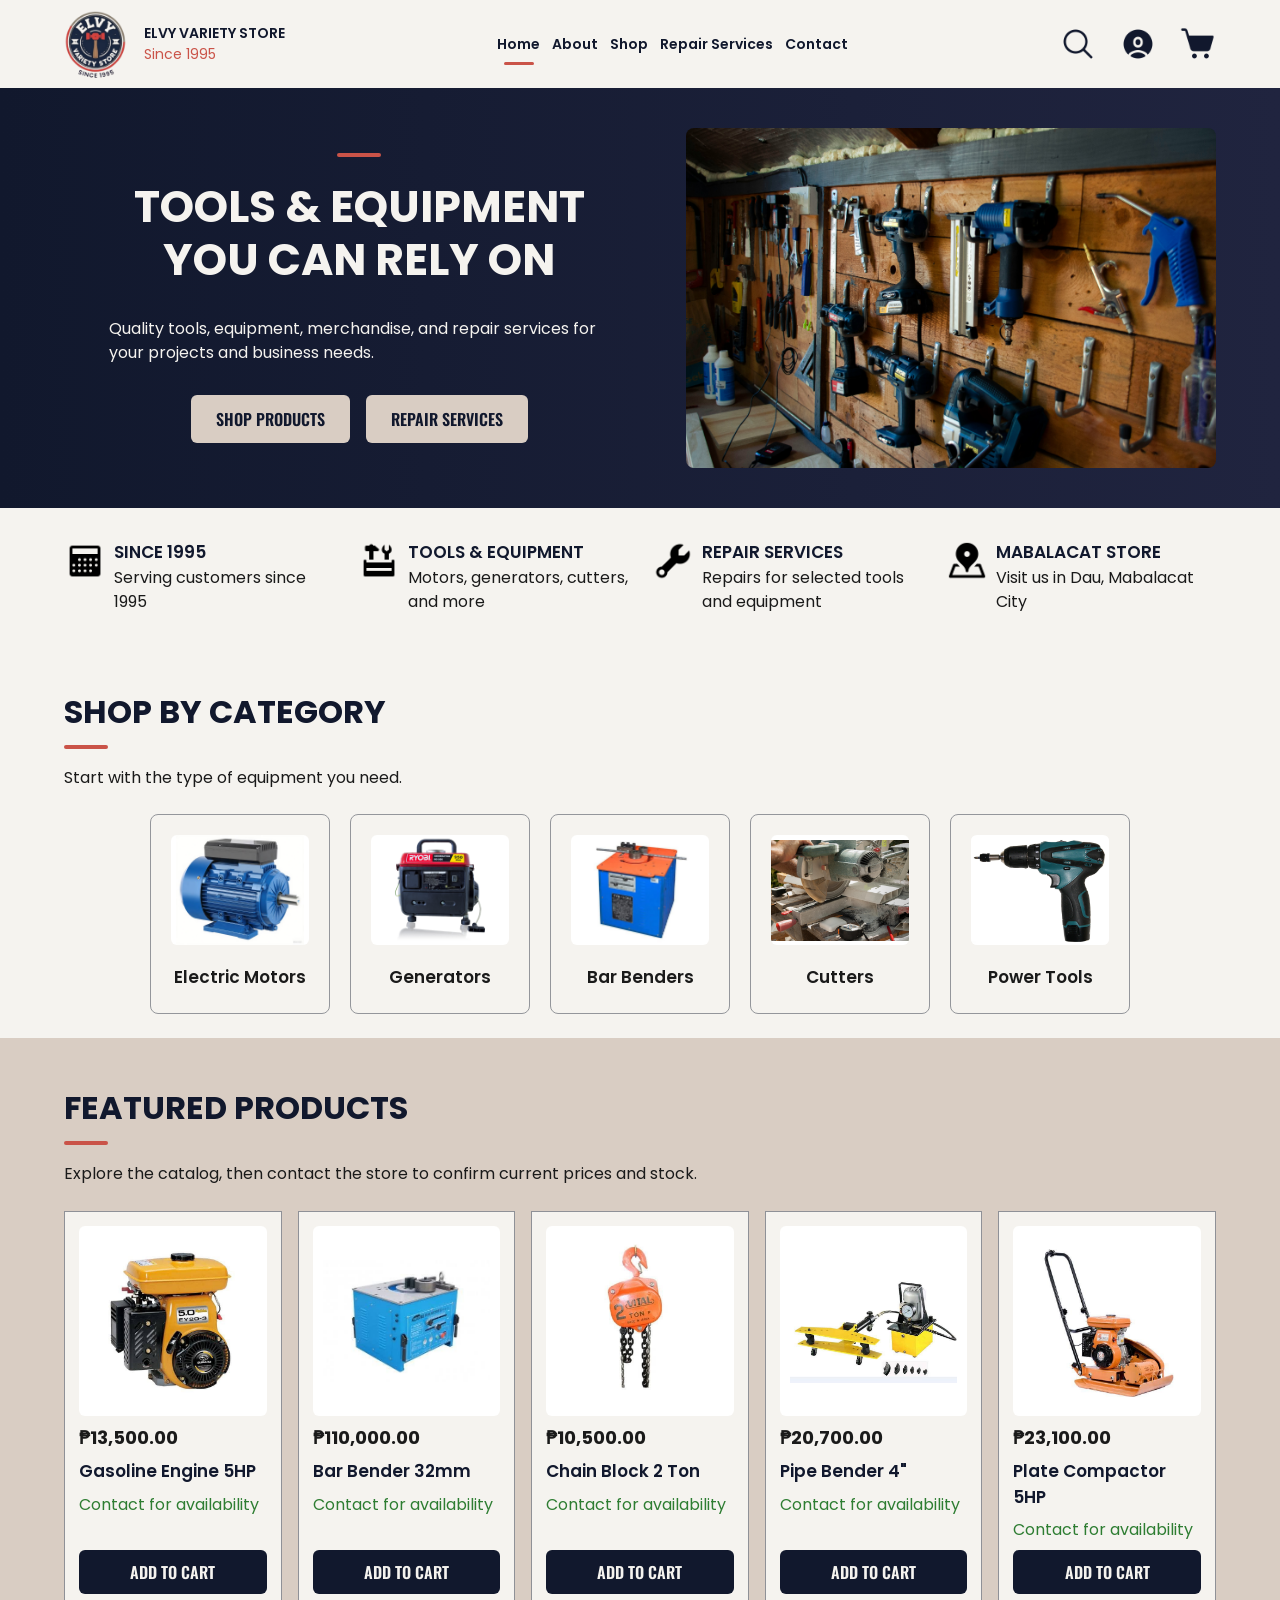
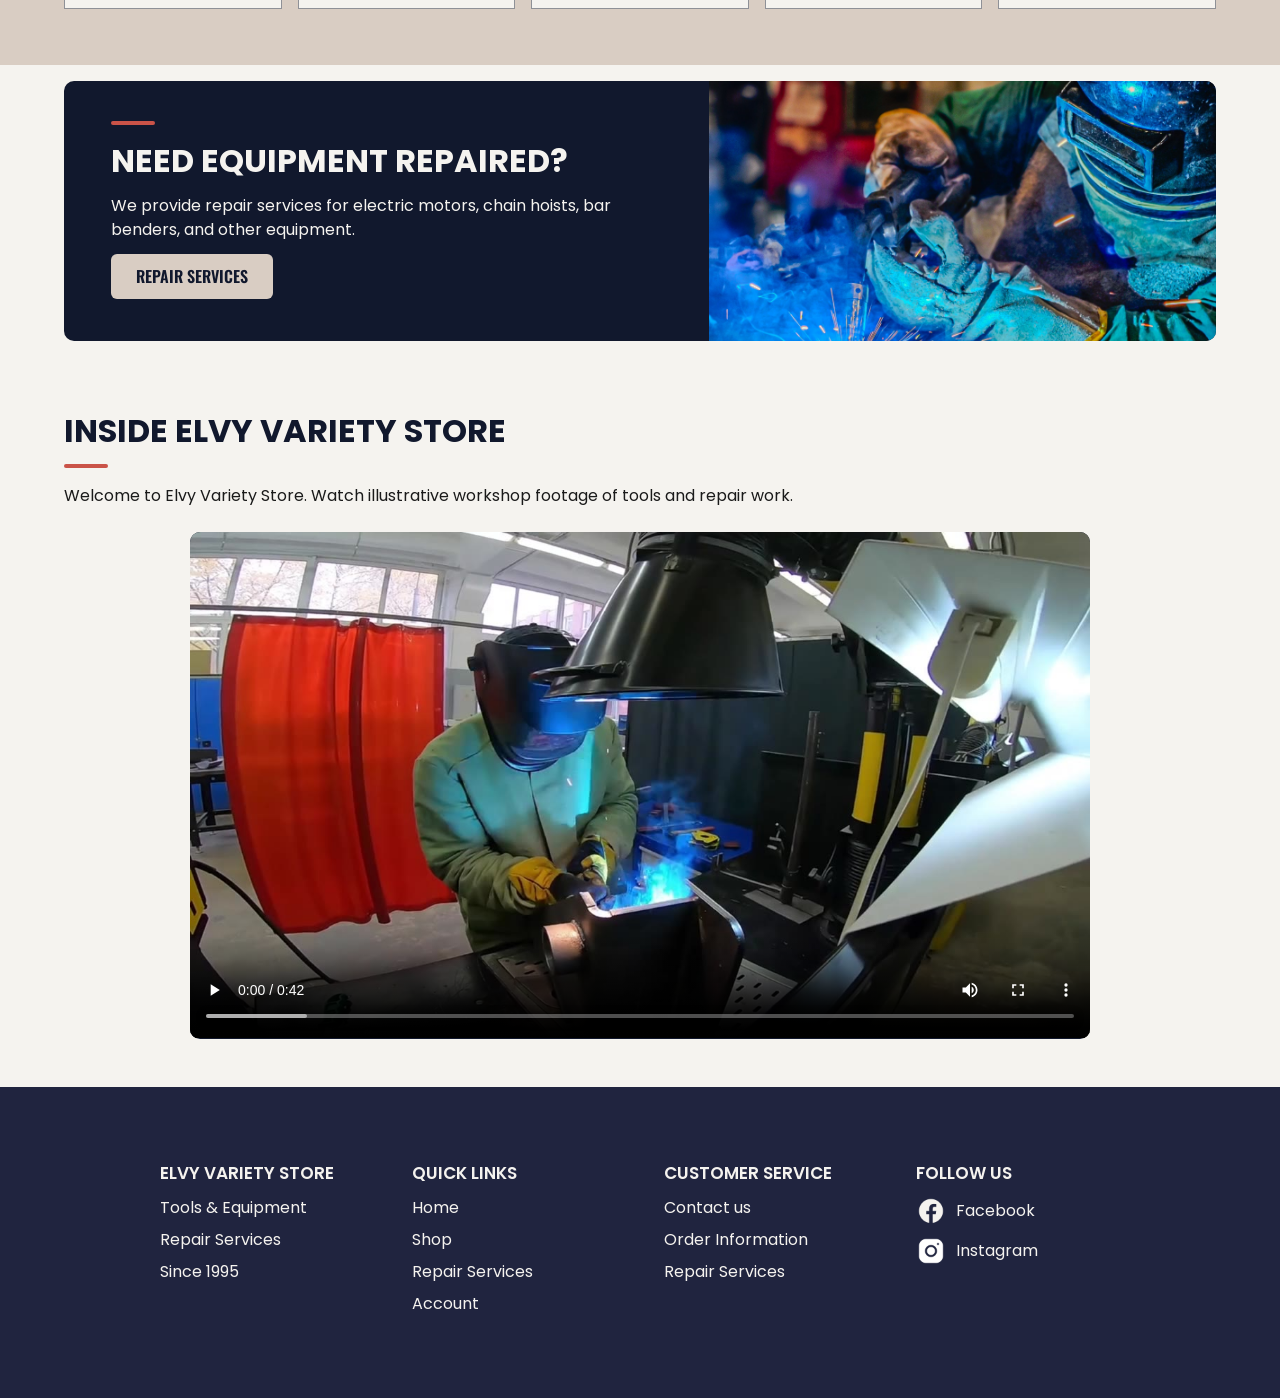
==== commit cbb6d004: "Minify CSS and update stylesheet links" ====
--- a/index.html
+++ b/index.html
@@ -9,7 +9,7 @@
         <link rel="preconnect" href="https://fonts.googleapis.com">
         <link rel="preconnect" href="https://fonts.gstatic.com" crossorigin>
         <link href="https://fonts.googleapis.com/css2?family=Oswald:wght@200..700&family=Poppins:ital,wght@0,100;0,200;0,300;0,400;0,500;0,600;0,700;0,800;0,900;1,100;1,200;1,300;1,400;1,500;1,600;1,700;1,800;1,900&display=swap" rel="stylesheet">
-        <link rel="stylesheet" href="css/styles.css">
+        <link rel="stylesheet" href="css/styles.min.css">
         <script src="js/products.js" defer></script>
         <script src="js/script.js" defer></script>
         <script src="js/cart.js" defer></script>
--- a/css/styles.min.css
+++ b/css/styles.min.css
@@ -0,0 +1 @@
+:root{--navy:#20243F;--deep-navy:#11182D;--beige:#D9CDC3;--off-white:#F5F3EF;--red:#CA5348;--black-gray:#1A1A1A;--gray:#6B6F76;--green:#2E7D32;--orange:#D99A2B}*{box-sizing:border-box}body{margin:0;background:var(--off-white);color:var(--black-gray);font-family:"Poppins",Arial,sans-serif;font-size:14px;line-height:1.5}@media screen{body{display:flex;flex-direction:column;min-height:100vh}body>main{flex:1;min-width:0}.site-header,.site-footer{flex-shrink:0}.screen-reader-only{top:0;left:0}.quantity-control{width:max-content;max-width:100%}.quantity-control button{display:inline-flex;align-items:center;justify-content:center}}h1,h2,h3,p,article,section,aside,figure,figcaption,video{margin:0}h1,h2,h3{color:var(--deep-navy)}a{color:inherit;text-decoration:none}a:hover{text-decoration:underline}button{font:inherit;cursor:pointer}select{cursor:pointer}button:disabled{cursor:default;opacity:.55}img,video{max-width:100%;display:block}:focus-visible{outline:3px solid var(--red);outline-offset:4px}.container{width:calc(100% - 32px);max-width:1248px;margin:0 auto}.button,.account-primary-button,.commerce-button{display:inline-flex;align-items:center;justify-content:center;min-height:44px;padding:10px 24px;border:1px solid #fff0;border-radius:6px;background:var(--deep-navy);color:var(--off-white);font-family:"Oswald","Arial Narrow",sans-serif;font-weight:600;font-size:16px;line-height:1.4;text-align:center;text-decoration:none;cursor:pointer}.button:focus-visible,.account-primary-button:focus-visible,.commerce-button:focus-visible,.button:hover,.account-primary-button:hover,.commerce-button:hover{background:#963b33;border-color:#fff0;text-decoration:none}.button-secondary{color:var(--deep-navy);background:var(--beige);border-color:#fff0}.button-secondary:hover,.button-secondary:focus-visible{background:#cbbcaf}.section-title{margin-bottom:28px;font-size:24px;line-height:1.35;font-weight:700}.section-title::after{content:"";display:block;width:44px;height:4px;background:var(--red);border-radius:2px;margin-top:12px}.section-intro{max-width:680px;margin:-12px 0 24px;font-size:14px;line-height:1.6}section.page-heading{background:linear-gradient(90deg,var(--deep-navy),var(--navy));color:var(--off-white);padding:64px 0;text-align:center}.page-heading h1{color:inherit;font-size:30px;line-height:1.25;margin-bottom:16px}.page-heading p{max-width:820px;margin:auto}.page-shop section.page-heading{min-height:0;padding:28px 0}.page-shop .page-heading h1{font-size:32px;margin-bottom:8px}.image-placeholder{display:flex;flex-direction:column;align-items:center;justify-content:center;min-height:120px;padding:16px;background:#e5e2dd;color:var(--gray);border:1px dashed #8e9197;text-align:center;border-radius:6px}.form-message{margin-top:14px;color:var(--deep-navy);padding:12px;background:#e9e5df;border-left:3px solid var(--red);font-size:13px}.form-message:empty{display:none}.cart-notification{position:fixed;right:16px;bottom:16px;z-index:100;width:max-content;max-width:calc(100% - 32px);padding:12px 16px;border-left:4px solid var(--red);border-radius:6px;background:var(--deep-navy);color:var(--off-white);font-size:14px;line-height:1.5;overflow-wrap:break-word;display:none;pointer-events:none}.cart-notification.is-visible{display:block;animation:cart-feedback .2s ease-out}@keyframes cart-feedback{from{opacity:.4}to{opacity:1}}@media (prefers-reduced-motion:reduce){.cart-notification.is-visible{animation:none}}@media screen and (prefers-reduced-motion:no-preference){body>main{animation:page-entry .28s ease-out}}@keyframes page-entry{from{opacity:.55}to{opacity:1}}fieldset{border:0;margin:0;padding:0;min-width:0}legend{padding:0}label{display:block;margin-bottom:8px}.form-input{display:block;width:100%;min-width:0;min-height:48px;padding:12px 14px;border:1px solid rgb(17 24 45 / .4);border-radius:6px;background:var(--off-white);color:var(--deep-navy);font-family:inherit;font-size:16px;font-weight:400;line-height:1.5;text-align:left}input::placeholder,textarea::placeholder{color:var(--gray);opacity:1}.form-input:focus{border-color:var(--red);box-shadow:0 0 0 2px rgb(202 83 72 / .15)}textarea.form-input{min-height:100px;vertical-align:top;resize:vertical}.form-choice{accent-color:var(--deep-navy);width:18px;height:18px}.skip-link{position:absolute;z-index:10;left:16px;top:-100px;background:#fff;padding:8px 16px}.skip-link:focus{top:8px}.screen-reader-only{position:absolute;width:1px;height:1px;padding:0;margin:-1px;overflow:hidden;clip-path:inset(50%);white-space:nowrap;border:0}.print-only{display:none}.site-header{background:var(--off-white);position:relative;z-index:5}.header-content{height:72px;display:grid;grid-template-columns:1fr auto 1fr;align-items:center}.menu-button{width:40px;height:40px;border:0;background:#fff0;padding:8px;color:var(--deep-navy)}.menu-line{display:block;height:2px;width:22px;margin:5px 0;background:currentColor}.brand,.brand:hover,.brand:active,.brand:focus-visible{display:flex;align-items:center;gap:16px;text-decoration:none}.brand-logo{width:48px;height:52px;overflow:hidden;position:relative}.brand-logo img{position:absolute;left:-21.5%;top:-17.8%;width:142%;height:auto;max-width:none}.brand-text{display:none}.header-actions{justify-self:end;display:flex;align-items:center;gap:4px}.icon-link{display:flex;align-items:center;justify-content:center;width:28px;height:36px;position:relative;border-radius:4px}.icon-link img{width:22px;height:22px;object-fit:contain}.main-navigation{display:none;position:absolute;left:0;right:0;top:72px;background:var(--off-white);padding:12px 16px 20px;box-shadow:0 8px 10px #11182d20}.main-navigation.is-open{display:flex;flex-direction:column;gap:8px}.main-navigation a{padding:10px;color:var(--deep-navy);font-weight:600}.main-navigation a.active::after{content:"";display:block;width:30px;height:3px;background:var(--red);margin-top:6px;border-radius:2px}.nav-underline{position:absolute;left:0;top:0;width:30px;height:3px;background:var(--red);border-radius:2px;opacity:0;pointer-events:none;transition:left .22s ease-out,top .22s ease-out,opacity .15s ease-out}.main-navigation.has-nav-underline a.active::after{display:none}@media (prefers-reduced-motion:reduce){.nav-underline{transition:none}}.home-hero{background:linear-gradient(90deg,var(--deep-navy),var(--navy));color:var(--off-white)}.home-hero-content{padding-top:28px;padding-bottom:32px}.home-hero-copy{text-align:center}.red-line{width:44px;height:4px;margin:0 auto 24px;background:var(--red);border-radius:2px}.home-hero h1{color:inherit;font-size:32px;line-height:1.2;margin-bottom:16px}.home-hero-copy p{font-size:14px;margin-bottom:16px}.hero-buttons{display:flex;justify-content:center;gap:16px}.hero-buttons .button{flex:1;padding-left:12px;padding-right:12px}.hero-photo{margin-top:24px}.hero-photo img{width:100%;height:200px;object-fit:cover;border-radius:8px}.store-highlights{display:grid;grid-template-columns:repeat(2,minmax(0,1fr));gap:24px 20px;padding:32px 0}.store-highlight{display:flex;align-items:center;gap:8px;font-size:12px}.store-highlight img{width:28px;height:28px;object-fit:contain;flex-shrink:0}.store-highlight h2{font-size:12px;font-weight:600}.categories-section{padding:30px 0}.category-grid{display:flex;flex-wrap:wrap;gap:16px;justify-content:center}.category-card{border:1px solid #94969b;border-radius:8px;padding:16px;width:calc(50% - 8px);text-align:center}.category-card img{width:140px;height:110px;object-fit:contain;border-radius:6px;margin:0 auto 20px;object-position:center;background:#fff}.category-card figcaption{font-weight:600;font-size:13px}.featured-section,.shop-list-section{background:var(--beige);padding:36px 0}.product-grid{display:grid;grid-template-columns:repeat(2,minmax(0,1fr));gap:16px}.product-card{background:var(--off-white);border:1px solid #8f9197;border-radius:10px;padding:10px;display:flex;flex-direction:column;gap:8px;min-width:0}.product-photo{display:block;background:#fff;border-radius:6px;overflow:hidden}.product-photo img{width:100%;height:150px;padding:10px;object-fit:contain;object-position:center;background:#fff}.product-price{font-size:14px;font-weight:700}.product-name{font-size:13px;font-weight:600;overflow-wrap:anywhere}.availability{color:var(--green);font-size:12px}.product-card .button{width:100%;font-size:14px;padding:8px;min-height:40px;margin-top:auto}.featured-products{display:flex;overflow-x:auto;gap:16px;padding-bottom:20px;scrollbar-color:var(--gray) var(--off-white);scrollbar-width:thin}.featured-products .product-card{width:280px;flex-shrink:0;padding:14px;border-radius:6px}.featured-products .product-photo img{height:190px}.featured-products .product-price{font-size:18px}.featured-products .product-name{font-size:16px}.repair-banner-section{background:var(--off-white);padding:28px 0}.repair-banner{background:var(--deep-navy);color:var(--off-white);border-radius:10px;overflow:hidden}.repair-banner-copy{padding:24px 20px}.repair-banner-copy .red-line{margin:0 0 14px}.repair-banner h2{font-size:24px;color:inherit;line-height:1.35;margin-bottom:12px}.repair-banner p{margin-bottom:12px;font-size:13px}.repair-banner-photo{height:160px;overflow:hidden;position:relative}.repair-banner-photo img{position:absolute;inset:0;width:100%;height:100%;object-fit:cover;object-position:center 32%}.video-section{padding:36px 0}.video-section .section-title{margin-bottom:16px}.video-section p{font-size:13px;margin-bottom:24px}.store-video{display:block;width:100%;max-width:900px;height:auto;aspect-ratio:16 / 9;background-color:var(--deep-navy);border-radius:10px;object-fit:contain;margin:auto}.about-store{padding:40px 0 32px}.about-photo{margin-top:70px}.about-photo img{width:100%;height:260px;object-fit:cover;border-radius:8px}.offers-section{background:var(--beige);padding:38px 0 60px}.offers-grid{display:flex;overflow-x:auto;gap:16px;padding-bottom:20px;scrollbar-color:var(--gray) var(--off-white);scrollbar-width:thin}.offer-card{min-width:280px;width:280px;min-height:180px;padding:24px 16px;background:var(--off-white);border-radius:8px}.offer-card h3{font-size:18px;margin-bottom:12px}.since-section{padding:32px 0}.since-banner{background:var(--navy);color:var(--off-white);text-align:center;border-radius:10px;padding:30px 20px}.since-banner h2{color:inherit;font-size:24px;line-height:1.25;margin-bottom:16px}.about-store p,.offer-card p,.since-banner p{font-size:13px}.shop-controls{padding:24px 0}.shop-search-row{display:flex;flex-wrap:wrap;gap:12px;align-items:center;margin-bottom:16px}.shop-search{flex:1 1 180px;min-width:0;position:relative;border-radius:6px}#product-search{min-height:44px;height:44px;padding-top:10px;padding-bottom:10px;padding-left:44px;border-color:var(--gray);font-size:12px;appearance:none}.shop-search img{position:absolute;top:50%;left:14px;width:20px;height:20px;transform:translateY(-50%);pointer-events:none}.shop-search:focus-within{outline:2px solid var(--red);outline-offset:2px}#product-search:focus{outline:none;box-shadow:none}.sort-control{position:relative;flex:0 0 152px;width:152px;max-width:100%;min-width:0}.sort-control select{min-height:44px;height:44px;padding:12px 28px 12px 8px;border-color:var(--gray);font-size:12px;appearance:none}.sort-control::after{content:"";position:absolute;top:50%;right:12px;width:0;height:0;border-left:5px solid #fff0;border-right:5px solid #fff0;border-top:6px solid var(--deep-navy);transform:translateY(-50%);pointer-events:none}#product-search:hover,.sort-control select:hover{border-color:var(--navy)}.sort-control select:focus{outline:2px solid var(--red);outline-offset:2px;border-color:var(--gray);box-shadow:none}.category-filters{display:flex;flex-wrap:wrap;gap:10px}.category-filter{background:var(--beige);color:var(--deep-navy);border:1px solid #8f9197;border-radius:6px;padding:8px 12px;font-size:12px}.category-filter.active{background:var(--deep-navy);color:#fff}.empty-products{grid-column:1 / -1;padding:32px;background:var(--off-white);border-radius:8px}.site-footer{background:var(--navy);color:var(--off-white);padding:48px 0 70px}.footer-grid{display:grid;grid-template-columns:repeat(2,minmax(0,1fr));gap:54px 28px}.footer-column h2{color:inherit;font-size:13px;font-weight:600;margin-bottom:10px}.footer-column p,.footer-column a{font-size:12px;margin-bottom:8px}.footer-column a{display:block}.social-item{display:flex;align-items:center;gap:10px;font-size:12px;margin-bottom:10px}.social-item img{width:22px;height:22px;object-fit:contain}section.account-heading,section.signup-heading{min-height:220px;text-align:left}section.account-heading .container::before,section.signup-heading .container::before{content:"";display:block;width:44px;height:4px;margin:0 0 16px;border-radius:6px;background:var(--red)}section.account-heading h1,section.signup-heading h1{margin:0 0 8px}section.account-heading p,section.signup-heading p{max-width:none;margin:0;font-size:16px}.signup-section{padding-top:32px;padding-bottom:32px}.signup-card{position:relative;max-width:600px;margin:0 auto;padding:24px;border-radius:10px;background:var(--beige)}.signup-card h2{margin:0 0 14px;font-size:28px}.account-form-field{margin-bottom:12px}.account-form-field label{margin-bottom:10px;color:var(--black-gray);font-size:14px;font-weight:600}.password-control{position:relative;min-width:0}.password-input{width:100%;min-width:0;padding-right:52px}.password-toggle{position:absolute;top:50%;right:3px;display:inline-flex;align-items:center;justify-content:center;width:42px;height:42px;padding:0;border:0;border-radius:4px;color:var(--navy);background:#fff0;transform:translateY(-50%);cursor:pointer}.password-eye-icon{display:block;width:20px;height:20px;pointer-events:none;object-fit:contain}.form-input.input-error{border-color:var(--red)}#profile-form .form-input:disabled{color:var(--black-gray);opacity:1}.password-toggle:hover,.password-toggle:focus-visible{color:var(--red);background:rgb(17 24 45 / .06)}.password-toggle:focus-visible{outline:2px solid var(--red);outline-offset:-2px}.account-terms{display:flex;align-items:flex-start;gap:8px;padding:0 10px;margin:12px 0;font-size:14px}.account-terms input{flex:0 0 auto;margin:0}.signup-submit{width:100%}.signin-link{margin:20px 0 0;text-align:center;font-size:16px}.signin-link a{text-decoration:none;color:var(--deep-navy);font-weight:600}.signin-link a:hover,.signin-link a:active,.signin-link a:focus-visible{color:var(--red)}.account-layout{display:grid;grid-template-columns:280px minmax(0,1fr);gap:40px;padding-top:48px;padding-bottom:72px}.account-menu{min-height:560px;padding:24px;border-radius:10px;background:var(--beige)}.account-menu h2{margin:0 0 16px;font-size:20px}.account-menu nav{display:grid;gap:14px}.account-menu nav a,.account-menu nav button{display:block;width:100%;min-height:44px;padding:10px 4px;border:0;border-radius:5px;background:#fff0;color:var(--deep-navy);text-decoration:none;text-align:center;font-family:inherit;font-size:16px;font-weight:600;cursor:pointer}.account-menu nav .active{background:var(--deep-navy);color:var(--off-white)}.account-menu nav a:hover,.account-menu nav button:hover{background:rgb(17 24 45 / .08)}.account-menu nav .active:hover{background:var(--navy)}.account-panel{padding:24px;border:1px solid var(--gray);border-radius:10px}.account-panel h2{margin:0 0 16px;font-size:18px;font-weight:600}.account-panel-heading{display:flex;justify-content:space-between;align-items:center;gap:12px;margin:-5px 0 14px}.account-panel-heading h2{margin:0}.account-panel-heading button{flex:0 0 auto;min-width:150px}.profile-fields{display:grid;grid-template-columns:1fr 1fr;column-gap:30px;row-gap:12px}.account-content,.profile-field{min-width:0}.profile-field label{margin-bottom:0;font-size:16px;font-weight:600}.profile-fields .profile-field input{text-overflow:ellipsis}.profile-email{grid-column:1}.profile-panel{min-height:220px}.recent-orders{min-height:246px;margin-top:24px}.recent-orders-table,.order-history-table{width:100%;border-collapse:collapse;table-layout:fixed;color:var(--black-gray)}.recent-orders-table th,.order-history-table th{color:var(--deep-navy);text-align:left;font-weight:600}.recent-orders-table th,.recent-orders-table td{padding:10px 0;font-size:15px}.recent-orders-table tbody tr+tr{border-top:1px solid var(--gray)}.recent-item-column{width:42%}.recent-order-column,.recent-total-column{width:19%}.recent-status-column{width:20%}.view-orders-link{display:block;margin-top:7px;color:var(--deep-navy);text-align:right;font-size:13px;font-weight:600}.order-history{min-height:560px}.order-history-table thead{background:var(--deep-navy)}.order-history-table th{padding:14px 16px;color:var(--off-white);font-size:15px}.order-history-table th:first-child{border-radius:5px 0 0 0}.order-history-table th:last-child{border-radius:0 5px 0 0}.order-history-table td{padding:17px 16px;font-size:15px;overflow-wrap:break-word}.order-history-table tbody tr:nth-child(odd){background:#fff}.history-order-column{width:13%}.history-date-column{width:17%}.history-item-column{width:36%}.history-total-column{width:18%}.history-status-column{width:16%}.status-processing{color:#996000}.status-completed{color:var(--green)}.status-cancelled{color:#b23e35}.account-message{margin:12px 0 0;padding:10px;border-left:3px solid var(--red);background:rgb(255 255 255 / .45);color:var(--deep-navy);font-size:12px}.repair-hero,.contact-hero{color:var(--off-white);background:linear-gradient(110deg,var(--deep-navy),var(--navy))}.service-hero-copy .page-heading{display:block;min-height:0;padding:0;margin:14px 0 16px;color:inherit;background:none;text-align:left;font-size:30px;line-height:1.2;font-weight:700}.service-hero-copy p{font-size:14px;line-height:1.5}.service-accent{display:block;width:44px;height:4px;border-radius:2px;background:var(--red)}.repair-hero-layout{display:grid;gap:42px;padding-top:32px;padding-bottom:32px}.repair-hero-image,.store-map{min-width:0}.repair-service-photo{width:100%;height:180px;border-radius:8px;object-fit:cover}.service-image-caption{position:absolute;width:1px;height:1px;padding:0;overflow:hidden;clip-path:inset(50%);white-space:nowrap}.contact-hero{padding:60px 0;min-height:220px}.equipment-services{padding-top:32px;padding-bottom:32px}.service-section-title{margin:0 0 24px;font-size:23px;font-weight:700;line-height:1.3}.service-section-title::after{content:"";display:block;width:44px;height:4px;margin-top:14px;border-radius:2px;background:var(--red)}.service-cards{display:grid;grid-template-columns:repeat(2,minmax(0,1fr));gap:16px}.service-card{min-height:194px;padding:18px 14px;border-radius:9px;background:var(--beige)}.service-card-heading{display:flex;align-items:center;gap:8px;min-height:35px;color:var(--deep-navy)}.service-card h3{font-size:13px;font-weight:600;line-height:1.25}.service-icon{width:32px;height:32px;flex:0 0 32px;object-fit:contain}.service-card p{margin:14px 0 0;font-size:13px;line-height:1.4}.repair-inquiry,.store-location{padding:32px 0;background:var(--beige)}.repair-inquiry-layout{display:grid;gap:24px}.repair-inquiry-copy .service-section-title{margin-bottom:12px}.repair-inquiry-copy p{margin:0 0 8px;font-size:13px;line-height:1.5}.service-form{padding:24px;border-radius:10px;background:var(--off-white);min-width:0}.service-hidden-legend{position:absolute;width:1px;height:1px;overflow:hidden;clip-path:inset(50%);white-space:nowrap}.service-legend-title{display:block;width:100%;margin-bottom:16px;color:var(--deep-navy);font-size:18px;line-height:1.4;font-weight:700}.service-field{margin-bottom:16px}.service-field label{color:var(--deep-navy);font-size:13px;font-weight:600}.service-form-actions{display:flex;gap:12px}.service-form-actions .button{min-width:0}.service-form-actions .button[type="submit"]{flex:1.5}.service-form-actions .button[type="reset"]{flex:1}.service-form-actions .button-secondary{background:var(--off-white);border-color:rgb(17 24 45 / .4)}.service-form-actions .button-secondary:hover,.service-form-actions .button-secondary:focus-visible{background:#e5e2dd}.service-form .form-status:empty{display:none}.service-form .form-status{margin:14px 0 0;color:var(--deep-navy);font-size:13px;line-height:1.5}.contact-main{display:grid;gap:32px;padding-top:32px;padding-bottom:32px}.contact-detail{margin-bottom:24px}.contact-detail:last-child{margin-bottom:0}.contact-detail h3{display:flex;align-items:center;gap:10px;margin:0 0 12px;font-size:14px;line-height:1.4;font-weight:600}.contact-detail h3 img{width:20px;height:20px;flex:0 0 20px;object-fit:contain}.contact-detail address,.contact-detail p,.contact-phone-list,.store-location-copy address,.store-location-copy p{margin:0;font-size:13px;font-style:normal;line-height:1.6}.contact-detail a:hover{text-decoration:underline}.contact-phone-list{padding:0;list-style:none}.contact-form{padding:22px 16px 36px;background:var(--beige)}.store-location-layout{display:grid;gap:42px}.contact-details .service-section-title,.store-location-copy .service-section-title{margin-bottom:24px}.store-location-copy h3{margin:32px 0 10px;font-size:14px;line-height:1.5;font-weight:600}.store-location-copy p+p{margin-top:8px}.store-map iframe{display:block;width:100%;border:0;border-radius:10px;height:300px}.page-product main{background:var(--off-white)}.product-main{padding-top:28px;padding-bottom:52px}.product-breadcrumb{color:var(--gray);margin:0 0 24px;font-size:12px}.product-breadcrumb a{text-decoration:none}.product-top-grid{display:grid;gap:24px}.product-gallery{border:1px solid var(--gray);border-radius:10px;padding:0 12px 6px;overflow:hidden}.commerce-product-image{overflow:hidden;background:#fff}.commerce-product-image img{width:100%;height:100%;object-fit:contain}.commerce-product-image .image-placeholder{width:100%;height:100%;min-height:0;display:flex;flex-direction:column;align-items:center;justify-content:center;text-align:center;padding:12px;gap:8px}.commerce-product-image .image-placeholder small{color:var(--gray);font-size:11px}.product-gallery .commerce-product-image{height:256px}.product-gallery figcaption{position:absolute;width:1px;height:1px;padding:0;margin:-1px;overflow:hidden;clip-path:inset(50%);white-space:nowrap;border:0}.gallery-dots{display:flex;justify-content:center;gap:6px;margin-top:5px;height:8px}.product-purchase h1{font-size:24px;line-height:1.4;margin:0 0 12px}.product-purchase .product-price{font-size:24px;color:var(--deep-navy);border-bottom:1px solid var(--gray);padding-bottom:12px;margin:0 0 12px}.product-description,.product-availability{font-size:13px;line-height:1.5}.commerce-stock{color:var(--green)}.quantity-label{font-size:13px;font-weight:600;margin:16px 0 10px}.quantity-control{display:inline-flex;border:1px solid var(--gray);border-radius:6px;height:38px;overflow:hidden}.quantity-control button,.quantity-input{font:inherit;color:var(--deep-navy);border:0;background:#fff0;text-align:center;height:100%}.quantity-control button{width:36px;padding:0;font-size:18px;font-weight:600}.quantity-control input.quantity-input{width:46px;padding:0;border-left:1px solid var(--gray);border-right:1px solid var(--gray);border-radius:0;appearance:textfield;min-height:0}.quantity-control button:disabled{opacity:.4;cursor:default}.commerce-button:disabled{opacity:.5;cursor:default}.product-purchase>.commerce-button{display:flex;width:100%;margin-top:10px}.commerce-small-note{font-size:11px;line-height:1.6;color:var(--gray)}.product-purchase>.commerce-small-note,.shop-list-section .commerce-small-note,.checkout-main>.container>.commerce-small-note{margin:12px 0 16px;font-size:13px;color:var(--deep-navy)}.product-purchase>.commerce-back-link{margin-top:0;font-size:13px;text-decoration:underline}.commerce-message{font-size:13px;line-height:1.6;padding:12px;background:#e8eee7;color:var(--deep-navy);border-left:3px solid var(--green);margin:16px 0 0}.commerce-not-found{padding-block:48px}.product-information{padding:32px 0;background:var(--beige)}.page-product .page-heading,.page-cart .page-heading,.page-checkout .page-heading{position:relative;font-size:24px;line-height:1.4;text-align:left;background:none;padding:0 0 13px;margin:0 0 28px}.page-product .page-heading::after,.page-cart .page-heading::after,.page-checkout .page-heading::after{content:"";position:absolute;left:0;bottom:0;width:44px;height:4px;background:var(--red);border-radius:2px}.product-information-grid{display:grid;gap:16px}.product-information-card{background:var(--off-white);border-radius:10px;padding:20px}.product-information-card h3,.review-form h3{font-size:14px;font-weight:600}.product-information-card p,.product-details-list{font-size:13px;line-height:1.5;margin:0}.product-details-list div{display:flex;flex-wrap:wrap;column-gap:4px;padding:6px 0;border-bottom:1px solid #d8d3cc}.product-details-list dt::after{content:" —"}.product-details-list dd{margin:0}.product-information-card .commerce-small-note{margin-top:12px;font-size:12px}.product-reviews{padding-top:32px;padding-bottom:32px}.product-reviews>.commerce-small-note{margin:-12px 0 20px}.review-form{margin-top:16px;border:1px solid var(--gray);border-radius:8px;padding:16px;min-width:0}.review-rating-options{margin:6px 0 0}.review-rating-options legend,.review-form>label{font-size:12px;font-weight:600;color:var(--black-gray)}.review-rating-stars{display:flex;gap:5px;margin-bottom:5px}.review-rating-stars label{position:relative;cursor:pointer;width:24px;height:24px;margin:0}.review-rating-stars input{position:absolute;opacity:0;width:24px;height:24px;margin:0;cursor:pointer}.review-rating-stars img{width:24px;height:24px;object-fit:contain}.review-rating-stars label:focus-within{outline:2px solid var(--red);outline-offset:3px}.review-half-rating{display:flex;align-items:center;gap:6px;font-size:12px}.review-submit-row{display:grid;gap:8px}.review-submit-row .commerce-button{justify-self:start;min-width:140px}.commerce-background{background:var(--beige)}.cart-main,.checkout-main{padding:32px 0}.cart-layout{display:grid;gap:24px;align-items:start}.cart-column-labels{display:none}.cart-item{display:grid;grid-template-columns:1fr 1fr;gap:24px 16px;padding:16px;min-height:280px;border:1px solid var(--gray);border-radius:8px;align-items:center;position:relative}.cart-product-group{display:grid;grid-template-columns:18px 96px minmax(0,1fr);gap:12px;align-items:center;grid-column:1 / -1}.cart-product-group input{margin:0}.cart-product-image{width:96px;height:112px;border-radius:6px}.cart-product-image .image-placeholder{font-size:11px;padding:6px}.cart-product-copy h2{font-size:13px;line-height:1.5;margin:0 0 4px;font-weight:600}.cart-product-copy p{font-size:11px;margin:0 0 4px}.cart-product-copy .cart-mobile-price{display:block;font-size:13px;line-height:1.5}.cart-item-price{display:none;font-size:13px}.cart-item-subtotal{font-size:12px;text-align:right}.cart-remove{grid-column:2;justify-self:end;font-size:11px;color:var(--red);background:none;border:0;padding:8px 0}.cart-empty{background:var(--off-white);border:1px solid var(--gray);border-radius:8px;padding:24px}.cart-empty h2{font-size:20px;margin:0 0 10px}.cart-empty p{font-size:14px;margin:0 0 16px}.cart-navigation-note{margin:8px 0 0;font-size:12px;line-height:1.5}.commerce-summary{background:var(--off-white);border:1px solid var(--gray);border-radius:8px;padding:20px}.commerce-summary h2{margin:0 0 20px;font-size:16px;font-weight:600}.commerce-summary-lines{margin:0;font-size:12px}.commerce-summary-lines>div{display:flex;align-items:baseline;justify-content:space-between;gap:12px;margin-bottom:14px}.commerce-summary-lines dd{margin:0;font-weight:600;text-align:right}.commerce-summary-lines .commerce-total{border-top:1px solid var(--gray);padding-top:20px;margin:18px 0 22px;font-size:14px;font-weight:700}.commerce-summary .commerce-button{display:flex;width:100%}.commerce-back-link{display:inline-flex;align-items:center;gap:6px;color:var(--deep-navy);font-size:11px;font-weight:600;margin-top:20px}.commerce-back-link img{width:16px;height:16px;object-fit:contain}.checkout-layout{display:grid;gap:16px;align-items:start}.checkout-fields{display:grid;gap:16px;min-width:0}.checkout-card{background:var(--off-white);border:1px solid var(--gray);border-radius:8px;padding:54px 16px 16px;position:relative}.checkout-card legend{position:absolute;top:17px;left:16px;font-size:15px;font-weight:600}.commerce-field{margin-bottom:12px}.commerce-field:last-child{margin-bottom:0}.commerce-field label{font-size:13px;font-weight:600;margin:0 0 3px}.commerce-field textarea{height:44px}.checkout-address{border-color:#fff0}.checkout-address-grid{display:grid;gap:12px}.checkout-address-grid .commerce-field{margin:0}.payment-option{display:flex;align-items:flex-start;gap:10px;font-size:13px;margin:0 0 26px;cursor:pointer}.payment-option:last-child{margin:0 0 12px}.payment-option input{margin:0;accent-color:var(--green);flex-shrink:0}.payment-option strong{display:block;font-weight:600;margin-bottom:8px}.payment-option small{display:block;color:var(--gray);font-size:12px;line-height:1.5}.checkout-summary{padding:20px 16px 32px}.checkout-product{display:flex;gap:10px;align-items:flex-start;margin-bottom:24px;padding:4px 0 24px;border-bottom:1px solid var(--gray)}.checkout-product-image{width:72px;height:72px;flex-shrink:0;border-radius:6px}.checkout-product-image .image-placeholder{font-size:9px;padding:4px}.checkout-product-image .image-placeholder small{font-size:8px}.checkout-product h3{margin:0 0 4px;font-size:12px;font-weight:600}.checkout-product p{margin:0 0 4px;color:var(--gray);font-size:10px}.checkout-product strong{font-size:11px}.main-navigation a:hover,.main-navigation a:active,.main-navigation a:focus-visible,.icon-link:hover{text-decoration:none}.main-navigation a:hover,.main-navigation a:focus-visible,.footer-column a:hover,.footer-column a:focus-visible{color:var(--red)}.icon-link.active::after{content:"";position:absolute;left:50%;bottom:-3px;width:24px;height:3px;border-radius:2px;background:var(--red);transform:translateX(-50%)}.cart-count{position:absolute;top:0;right:-6px;display:inline-flex;align-items:center;justify-content:center;min-width:18px;height:18px;padding:0 4px;border:1px solid var(--off-white);border-radius:50%;color:#fff;background:var(--red);font-size:10px;font-weight:600;line-height:1}.product-card:hover,.product-card:focus-within,.category-card:hover,.category-card:focus-visible{border-color:var(--red);text-decoration:none}.menu-button:hover,.menu-button:focus-visible,.quantity-control button:hover,.quantity-control button:focus-visible,.icon-link:hover,.icon-link:focus-visible{background:rgb(17 24 45 / .08)}.cart-remove:hover,.cart-remove:focus-visible{color:#a63c33}.cart-item+.cart-item{margin-top:16px}.account-unavailable{padding:12px 16px;margin-bottom:16px;border:1px solid rgb(17 24 45 / .4);border-radius:6px;background:var(--off-white);font-size:13px;line-height:1.6}.quantity-control .quantity-input:focus{border-color:var(--red)}@media screen and (min-width:768px){body{font-size:16px}.page-about section.page-heading{min-height:300px;display:flex;align-items:center}.home-hero h1{font-size:40px;max-width:620px;margin-left:auto;margin-right:auto}.section-intro{font-size:16px}.hero-buttons .button{flex:none;padding:12px 24px}.store-highlight,.store-highlight h2{font-size:16px}.store-highlight img{width:42px;height:42px;margin-right:12px}.featured-section,.shop-list-section{padding:48px 0 36px}.featured-products{display:grid;grid-template-columns:repeat(2,minmax(0,1fr));gap:24px;overflow:visible}.featured-products .product-card{width:auto}.product-card{padding:14px}.product-photo img,.featured-products .product-photo img{height:190px}.product-price{font-size:20px}.product-name{font-size:18px}.availability{font-size:16px}.product-card .button{font-size:16px;min-height:44px}.repair-banner{display:grid;grid-template-columns:1fr 1fr}.repair-banner-photo{height:100%;min-height:270px}.repair-banner-section{padding:16px 0 40px}.video-section{padding:48px 0}.video-section p{font-size:16px}.about-store{display:grid;grid-template-columns:1fr 1.1fr;gap:32px;padding:48px 0}.about-photo{margin-top:0}.offers-grid{display:grid;grid-template-columns:repeat(2,minmax(0,1fr));overflow:visible;gap:24px}.offer-card{min-width:0;width:auto;min-height:230px;padding:24px}.since-banner{padding:48px 24px}.since-banner h2{font-size:32px}.about-store p,.offer-card p,.since-banner p{font-size:16px}#product-search{min-height:48px;height:48px;padding-left:60px;font-size:16px}.shop-search img{left:16px;width:26px;height:26px}.sort-control select{min-height:48px;height:48px;padding-top:10px;padding-bottom:10px;padding-left:12px;font-size:14px}.category-filter{font-size:16px}.repair-hero-layout{grid-template-columns:1fr 1.1fr;align-items:center;gap:28px;min-height:300px;padding-top:40px;padding-bottom:40px}.repair-service-photo{height:220px;border-radius:0}.contact-hero{min-height:260px}.service-cards{gap:24px}.service-card{min-height:230px;padding:24px 20px}.service-card-heading{gap:12px}.service-hero-copy p,.service-card p{font-size:16px}.repair-inquiry,.store-location{padding:48px 0 40px}.repair-inquiry-copy p{font-size:16px;margin-bottom:16px}.service-form{padding:24px}.service-legend-title{font-size:23px}.service-field label{font-size:14px}.service-form-actions .button{min-width:120px}.service-form-actions .button[type="submit"]{flex:none;min-width:180px}.contact-main,.store-location-layout{grid-template-columns:0.72fr 1fr;gap:32px}.contact-main{padding-top:40px;padding-bottom:40px;align-items:start}.service-card h3,.contact-detail h3,.store-location-copy h3,.contact-detail address,.contact-detail p,.contact-phone-list,.store-location-copy address,.store-location-copy p{font-size:16px}.contact-phone-list li+li{margin-top:8px}.contact-form .service-form-actions{gap:10px}.contact-form .service-form-actions .button[type="submit"]{min-width:160px}.contact-form .service-form-actions .button[type="reset"]{min-width:100px}.service-form-actions .button[type=reset]{flex:0 0 120px}.store-map iframe{height:400px}.product-purchase h1{font-size:28px;line-height:1.3}.page-product .page-heading,.page-cart .page-heading,.page-checkout .page-heading{font-size:28px;margin-bottom:32px}.product-information{padding:36px 0}.product-information-grid{grid-template-columns:1fr 1fr;gap:24px}.product-information-card{min-height:184px}.product-reviews{padding-block:36px}.cart-main,.checkout-main{padding:48px 0 64px}.cart-column-labels{display:grid;align-items:center;padding:18px 16px;background:var(--off-white);border-radius:8px;font-size:12px;font-weight:600;margin-bottom:12px}.cart-column-labels span:first-child{padding-left:30px}.cart-product-group{grid-column:1;grid-template-columns:18px 92px minmax(0,1fr);gap:10px}.cart-product-copy p{margin:0}.cart-item-price{position:static;display:block}.cart-item-subtotal{text-align:left}.cart-quantity{width:100%;max-width:122px}.cart-quantity button,.cart-quantity input.quantity-input{min-width:0;width:33.333%}.cart-remove{grid-column:auto;font-size:12px;justify-self:start}.cart-summary{width:360px;justify-self:center}.commerce-summary{padding:24px}.commerce-summary-lines{font-size:14px}.commerce-summary-lines .commerce-total{font-size:16px}.checkout-layout{grid-template-columns:minmax(0,1.7fr) minmax(0,0.95fr);gap:24px}.product-grid,.checkout-fields{gap:24px}.commerce-field{margin-bottom:16px}.checkout-summary .commerce-summary-lines{font-size:12px}.checkout-summary .commerce-total{font-size:14px}.cart-product-copy .cart-mobile-price{display:none}}@media screen and (min-width:768px) and (max-width:1023px){.container{width:calc(100% - 64px)}.header-actions{gap:16px}.icon-link{width:32px}.icon-link img{width:26px;height:26px}.page-heading h1{font-size:38px}.home-hero-content{padding-top:32px;padding-bottom:36px}.home-hero-copy p{max-width:600px;margin-left:auto;margin-right:auto}.hero-photo img{height:240px;border-radius:8px}.store-highlights{gap:44px 30px;padding:40px}.categories-section{padding:56px 0 40px}.section-title{font-size:30px}.category-grid{gap:24px}.category-card{width:calc(33.333% - 16px)}.category-card figcaption{font-size:16px}.featured-products .product-card:last-child{grid-column:1 / -1;width:calc(50% - 12px);justify-self:center}.repair-banner-copy{padding:24px}.repair-banner h2{font-size:28px}.repair-banner p{font-size:14px}.about-photo img{height:264px}.offer-card:last-child{grid-column:1 / -1;width:calc(50% - 12px);justify-self:center}.offer-card h3{font-size:22px}.shop-search-row{max-width:none;gap:16px}.sort-control{flex-basis:168px;width:168px}.footer-grid{gap:54px 64px}.footer-column h2{font-size:16px}.footer-column p,.footer-column a,.social-item{font-size:14px}.repair-banner-photo img{object-position:center 40%}.service-hero-copy .page-heading{font-size:36px}.equipment-services{padding-top:44px;padding-bottom:40px}.service-section-title{font-size:28px;margin-bottom:28px}.service-icon{width:40px;height:40px;flex-basis:40px}.repair-inquiry-layout{gap:32px}.contact-detail{margin-bottom:32px}.product-main{padding-top:32px;padding-bottom:64px}.product-breadcrumb{font-size:14px}.product-top-grid{grid-template-columns:minmax(0,0.94fr) minmax(0,1.06fr)}.product-gallery{padding:6px 14px 8px}.product-gallery .commerce-product-image{height:334px}.product-purchase .product-price{font-size:22px}.product-description,.product-availability,.quantity-label{font-size:14px}.product-information-card h3,.review-form h3{font-size:16px}.review-submit-row{gap:3px}.product-information-card p,.product-details-list,.review-rating-options legend,.review-form>label{font-size:14px}.cart-main{min-height:740px}.cart-column-labels,.cart-item{grid-template-columns:minmax(0,3.5fr) 0.9fr 1.2fr 1.15fr 0.8fr;gap:10px}.cart-item{min-height:174px}.cart-product-image{width:92px;height:120px}.commerce-summary h2{font-size:18px}.commerce-back-link{font-size:12px}.checkout-card{padding:68px 20px 20px}.checkout-card legend{left:20px;top:20px;font-size:17px}.commerce-field label{font-size:15px}.checkout-address-grid{gap:16px}.payment-option{font-size:14px}.checkout-summary{padding:20px 16px 32px}.checkout-product-image{height:88px}}@media screen and (min-width:1024px){.product-card:hover,.product-card:focus-within,.category-card:hover,.category-card:focus-visible{background:#ede7e0}.container{width:calc(100% - 128px)}.header-content{height:88px;display:flex;justify-content:space-between;gap:20px}.menu-button{display:none}.brand-logo{width:64px;height:68px;flex-shrink:0}.brand-text{display:flex;flex-direction:column;white-space:nowrap;font-size:14px}.brand-text strong{font-weight:600;color:var(--deep-navy)}.brand-text span{color:var(--red)}.main-navigation{display:flex;position:relative;inset:auto;padding:0;box-shadow:none;gap:12px;flex-direction:row}.main-navigation.is-open{flex-direction:row;display:flex}.main-navigation a{padding:10px 0;font-size:14px;position:relative}.main-navigation a.active::after{position:absolute;bottom:0;left:calc(50% - 15px)}.header-actions{gap:24px}.icon-link{width:36px;height:44px}.icon-link img{width:36px;height:36px}section.page-heading{min-height:300px;display:flex;align-items:center}.page-heading h1{font-size:48px}.home-hero-content{padding:24px 0;display:grid;grid-template-columns:54% 46%;min-height:420px}.home-hero-copy{align-self:center;padding-right:32px}.home-hero h1{font-size:44px}.home-hero-copy p{max-width:500px;text-align:left;font-size:16px;margin:30px auto}.hero-photo{align-self:center}.hero-photo img{height:340px;border-radius:8px}.store-highlights{grid-template-columns:repeat(4,minmax(0,1fr));padding:32px 0 20px;gap:24px}.store-highlight{align-items:flex-start}.hero-photo,.store-highlight img{margin:0}.category-card{width:180px;height:200px;padding:20px}.store-highlight h2,.category-card figcaption{font-size:17px}.category-grid{gap:20px}.categories-section{padding:56px 0 24px}.section-title{font-size:32px}.featured-products{grid-template-columns:repeat(5,minmax(0,1fr));gap:16px}.featured-products .product-card{border-radius:0}.featured-products .product-card:last-child{grid-column:auto;width:auto;justify-self:stretch}.featured-products .product-name{font-size:17px}.repair-banner{grid-template-columns:56% 44%}.repair-banner-copy{padding:40px 47px}.repair-banner h2{font-size:32px}.repair-banner p{font-size:16px}.repair-banner-photo{min-height:260px}.repair-banner-section{padding-bottom:20px}.about-store{padding:64px 0;gap:64px;min-height:390px}.about-store-copy{padding:16px}.about-photo img{height:262px;object-position:center top}.offers-section{padding:64px 0 44px}.offers-grid{grid-template-columns:repeat(3,minmax(0,1fr))}.offer-card:last-child{grid-column:auto;width:auto;justify-self:stretch}.offer-card h3{font-size:24px}.since-section{padding:42px 0 60px;background:var(--beige)}.since-banner{min-height:180px}.shop-controls .container{padding-left:40px}.shop-controls{padding:20px 0 30px}.shop-search-row{max-width:660px;gap:10px;margin-bottom:24px}.sort-control{flex-basis:190px;width:190px}.sort-control select{font-size:16px;border-radius:0}.category-filters{gap:16px}.product-grid{grid-template-columns:repeat(4,minmax(0,1fr));gap:24px 16px}.shop-list-section{padding-top:60px}.product-grid .product-photo img{height:220px}.product-gallery .commerce-product-image img{object-position:center}.site-footer{min-height:300px;padding:74px 0}.footer-grid{grid-template-columns:repeat(4,minmax(0,1fr));max-width:960px;gap:48px}.footer-column h2{font-size:17px}.footer-column p,.footer-column a,.social-item{font-size:16px}.social-item img{width:30px;height:30px}.repair-banner-photo img{object-position:center 35%}.signup-section{padding-bottom:66px}.signup-card .signin-link{position:absolute;top:100%;right:0;left:0;margin-top:12px}.repair-hero-layout{grid-template-columns:1.25fr 1fr;gap:0;min-height:320px;padding-top:0;padding-bottom:0}.service-hero-copy .page-heading{font-size:48px;margin-top:24px;margin-bottom:24px}.repair-hero-image{position:relative}.repair-service-photo{height:320px}.contact-hero .page-heading{margin-bottom:12px}.equipment-services{padding-top:56px;padding-bottom:64px}.service-section-title{font-size:32px;margin-bottom:32px}.service-section-title::after{margin-top:4px}.service-cards{grid-template-columns:repeat(4,minmax(0,1fr))}.service-card{padding:24px}.service-icon{width:48px;height:48px;flex-basis:48px}.service-card h3,.service-card p{font-size:18px}.repair-inquiry{padding-top:56px;padding-bottom:56px}.repair-inquiry-layout{grid-template-columns:0.72fr 1fr;gap:50px;align-items:start}.repair-inquiry-copy{padding-top:10px}.repair-inquiry-copy .service-section-title{position:relative;padding-top:28px;margin-bottom:24px}.repair-inquiry-copy .service-section-title::after{position:absolute;left:0;top:0;margin:0}.repair-inquiry-copy p{margin-bottom:20px}.repair-form .service-form-actions{justify-content:center}.repair-form .service-form-actions .button{min-width:180px}.contact-main{gap:48px;padding-top:28px}.contact-details{padding-top:32px}.contact-detail{margin-bottom:36px}.contact-form{padding:28px 24px 10px}.store-location{padding:48px 0}.store-location-layout{gap:48px}.store-map{position:relative;overflow:hidden;border-radius:10px;height:400px}.repair-form .service-form-actions .button[type=submit],.repair-form .service-form-actions .button[type=reset]{flex:0 0 180px}.product-main{padding-top:48px;padding-bottom:48px}.product-breadcrumb{font-size:16px}.product-top-grid{grid-template-columns:minmax(0,560fr) minmax(0,616fr);gap:72px}.product-gallery{padding:10px 20px 10px}.product-gallery .commerce-product-image{height:466px}.gallery-dots{margin-top:10px}.product-purchase h1{font-size:32px;margin-bottom:16px}.product-purchase .product-price{font-size:20px;padding-bottom:16px;margin-bottom:16px}.product-description,.product-availability,.quantity-label{font-size:16px}.product-availability{margin-top:16px}.quantity-control{height:44px}.quantity-control button{width:44px}.quantity-control input.quantity-input{width:54px}.product-information,.product-reviews{padding-block:48px}.page-product .page-heading,.page-cart .page-heading,.page-checkout .page-heading{font-size:32px}.product-information-card{padding:24px}.product-information-card h3,.review-form h3{font-size:18px}.product-information-card p,.product-details-list{font-size:16px}.product-information-card .commerce-small-note{font-size:11px}.review-form{padding:20px 24px}.review-rating-options{margin-top:12px}.review-rating-options legend,.review-form>label{font-size:16px}.review-rating-stars{gap:6px;margin-bottom:10px}.review-submit-row{grid-template-columns:minmax(0,1fr) 192px;align-items:center;gap:24px}.review-submit-row .commerce-button{width:100%}.cart-main{min-height:756px}.cart-layout{grid-template-columns:minmax(0,824fr) minmax(320px,400fr)}.cart-column-labels,.cart-item{grid-template-columns:minmax(0,3.5fr) 0.95fr 1.3fr 1fr 0.65fr;gap:12px}.cart-column-labels{font-size:16px;padding:16px 20px}.cart-item{padding:24px 20px;min-height:190px}.cart-product-group{grid-template-columns:20px 140px minmax(0,1fr);gap:12px}.cart-product-image{width:140px;height:140px}.cart-product-copy h2{font-size:15px}.cart-product-copy p,.cart-item-price,.cart-item-subtotal,.cart-remove{font-size:13px}.cart-quantity{height:40px;max-width:120px}.cart-summary{width:100%}.commerce-summary h2{font-size:20px;margin-bottom:24px}.commerce-summary-lines>div{margin-bottom:20px}.commerce-summary-lines .commerce-total{font-size:18px;padding-top:26px;margin-bottom:24px}.commerce-back-link{font-size:14px}.checkout-layout{grid-template-columns:minmax(0,776fr) minmax(0,448fr)}.checkout-card{padding:68px 24px 24px}.checkout-card legend{top:24px;left:24px;font-size:18px}.commerce-field label{font-size:16px}.checkout-address-grid{grid-template-columns:1fr 1fr;gap:20px 24px}.commerce-field textarea{height:70px}.payment-option{font-size:15px;margin-bottom:16px}.payment-option:last-child{margin-bottom:0}.payment-option strong{margin-bottom:2px}.payment-option small{font-size:13px}.checkout-summary{padding:24px 24px 32px}.checkout-product{gap:16px;padding-bottom:36px;margin-bottom:28px}.checkout-product-image{width:100px;height:100px}.checkout-product h3{font-size:14px;margin:8px 0 12px}.checkout-product p{font-size:12px;margin-bottom:12px}.checkout-product strong,.checkout-summary .commerce-summary-lines{font-size:14px}section.account-heading,section.signup-heading{min-height:220px;padding:60px 0 48px}}@media screen and (min-width:1024px) and (max-width:1279px){.cart-layout{grid-template-columns:1fr}.cart-summary{width:360px}}@media screen and (min-width:1400px){.container{width:calc(100% - 192px)}.brand-text strong{font-size:18px}.brand-text span,.main-navigation a{font-size:16px}.main-navigation,.header-actions{gap:28px}.icon-link img{width:40px;height:40px}.home-hero h1{font-size:50px}}@media screen and (max-width:1023px){section.account-heading{padding:42px 0 80px}section.account-heading h1,section.signup-heading h1{font-size:36px}section.account-heading h1{margin-bottom:12px}section.signup-heading{min-height:240px;padding:72px 0 70px;text-align:center}section.signup-heading .container::before{margin-left:auto;margin-right:auto}.signup-section{padding-top:40px;padding-bottom:40px}.signup-card{max-width:560px;padding:32px}.signup-card h2{font-size:24px}section.account-heading p,.signup-card .signin-link{font-size:14px}.account-layout{grid-template-columns:176px minmax(0,1fr);gap:24px;padding-top:40px;padding-bottom:64px}.account-menu{min-height:360px;padding:16px}.account-menu h2{font-size:18px}.account-menu nav{gap:15px}.account-menu nav a,.account-menu nav button{font-size:14px}.account-panel{padding:16px}.account-panel h2{font-size:15px}.account-panel-heading button{min-width:112px}.profile-fields{column-gap:20px}.profile-field label{font-size:13px}.profile-panel{min-height:170px}.recent-orders{margin-top:16px}.recent-orders-table th,.recent-orders-table td{font-size:11px}.recent-order-column{width:16%}.order-history{min-height:360px}.order-history-table th{padding:11px 4px;font-size:11px}.order-history-table td{padding:14px 4px;font-size:10px}.recent-total-column,.recent-status-column,.history-date-column{width:21%}.history-item-column{width:31%}.history-total-column{width:20%}.history-status-column{width:15%}}@media screen and (max-width:767px){section.account-heading{min-height:200px;padding:57px 0 56px}section.signup-heading{min-height:200px;padding:54px 0 40px}section.account-heading .container::before{margin-bottom:14px}section.signup-heading .container::before{margin-bottom:12px}section.account-heading h1,section.signup-heading h1{font-size:30px}section.account-heading p{font-size:13px}section.signup-heading p{font-size:14px;line-height:1.25}.signup-section{padding-top:32px;padding-bottom:32px}.signup-card{padding:20px 16px;border-radius:8px}.signup-card h2{margin-bottom:16px;font-size:16px}.account-form-field{margin-bottom:8px}.account-form-field label{margin-bottom:3px;font-size:12px}.account-terms{gap:6px;margin:18px 0 14px;font-size:10px}.account-terms input{width:14px;height:14px}.signup-card .signin-link{margin-top:18px;text-align:left;font-size:10px}.account-layout{grid-template-columns:1fr;gap:16px;padding-top:32px;padding-bottom:32px}.account-menu{min-height:0;border-radius:8px}.account-menu h2{margin:0 0 8px;font-size:16px}.account-menu nav{gap:8px}.account-menu nav a,.account-menu nav button{min-height:28px;padding:5px;font-size:11px}.account-panel{border-radius:8px}.account-panel-heading{gap:8px;margin:0 0 10px}.account-panel h2{font-size:13px}.account-panel-heading button{min-width:104px}.profile-fields{grid-template-columns:minmax(0,1.5fr) minmax(0,1fr);gap:10px 14px}.profile-field label{font-size:12px}.profile-email{grid-column:1 / -1}.profile-panel{min-height:164px}.recent-orders{min-height:184px}.recent-orders-table th,.recent-orders-table td{padding:7px 0;font-size:10px;line-height:1.35}.recent-item-column{width:40%}.recent-total-column{width:24%}.recent-order-column{width:14%}.view-orders-link{margin-top:22px;font-size:11px}.order-history{min-height:320px}.order-history h2{margin-bottom:14px;font-size:14px}.order-history-table th{padding:9px 3px;font-size:9px}.order-history-table td{padding:12px 3px;line-height:1.45}.history-item-column{width:27%}.recent-status-column,.history-total-column{width:22%}.history-status-column{width:17%}}@media print{@page{size:A4;margin:14mm}:root{--navy:#000;--deep-navy:#000;--beige:#fff;--off-white:#fff;--red:#000;--black-gray:#000;--gray:#000;--green:#000;--orange:#000}body{background:#fff;color:#000;font-size:10pt;line-height:1.4}.container{width:100%;max-width:none}h1,h2,h3,p,a,label,legend,td,th,dt,dd,address,strong,small,.home-hero h1,.repair-banner h2,.since-banner h2,.page-heading h1,.order-history-table th,.service-hero-copy .page-heading,.status-processing,.status-completed,.status-cancelled{color:#000}section.page-heading,.home-hero,.repair-banner,.since-banner,.store-highlights,.featured-section,.shop-list-section,.offers-section,.site-footer,.signup-card,.account-panel,.account-menu,.order-history-table thead,.repair-hero,.contact-hero,.repair-inquiry,.store-location,.service-card,.service-form,.commerce-background,.product-information,.checkout-card,.commerce-summary,.product-information-card,.product-card,.offer-card,.cart-item,.image-placeholder,.checkout-card legend{background:#fff;color:#000;box-shadow:none}.form-input,.form-input:focus,.quantity-control input.quantity-input{background:#fff;color:#000;box-shadow:none}header,nav,button,video,.skip-link,.cart-notification,.cart-notification.is-visible,.button,.commerce-button,.account-primary-button,.commerce-back-link,.view-orders-link,.password-toggle,.commerce-summary .commerce-button,.product-purchase>.commerce-button,.shop-controls,.hero-buttons,.video-section,.review-form,.gallery-dots,.store-map,.account-menu,.account-terms,.signin-link,.form-choice,.form-message,.form-status,.hero-photo,.about-photo,.repair-banner-photo,.product-photo,.product-gallery,.repair-hero-image,.category-card img,.cart-column-labels,.footer-grid,.featured-products{display:none}.home-hero-content,.about-store,.repair-banner,.repair-hero-layout,.store-location-layout,.product-top-grid,.product-information-grid,.cart-layout,.checkout-layout,.account-layout{display:block}section.page-heading,.home-hero,.repair-hero,.contact-hero,.account-layout{min-height:0;height:auto;padding:20px 0}.signup-section,.product-main,.cart-main,.checkout-main,.site-footer{min-height:0;padding:20px 0}.home-hero-content,.home-hero-copy,.service-hero-copy{min-height:0;padding:0;text-align:left}.service-accent,.red-line,.section-title::after,.service-section-title::after,section.account-heading .container::before,section.signup-heading .container::before{display:none}.product-card,.offer-card,.service-card,.account-panel,.cart-item,.commerce-summary{break-inside:avoid;margin:12px 0}.cart-item{display:block;min-height:0;padding:12px 0}.cart-product-group{grid-template-columns:80px minmax(0,1fr)}.cart-product-image{width:80px;height:80px}.cart-item-price{display:block;position:static}.cart-product-copy .cart-mobile-price{display:none}.cart-quantity::before{content:"Quantity: ";align-self:center}.cart-summary{width:100%}.print-only{display:block}.print-product-table{display:table;width:100%;border-collapse:collapse}.print-product-table th,.print-product-table td{border-bottom:1px solid #888;padding:9px 10px;text-align:left;font-size:9pt}.print-contact{color:#000;font-size:9pt;font-style:normal}}body [hidden]{display:none}
